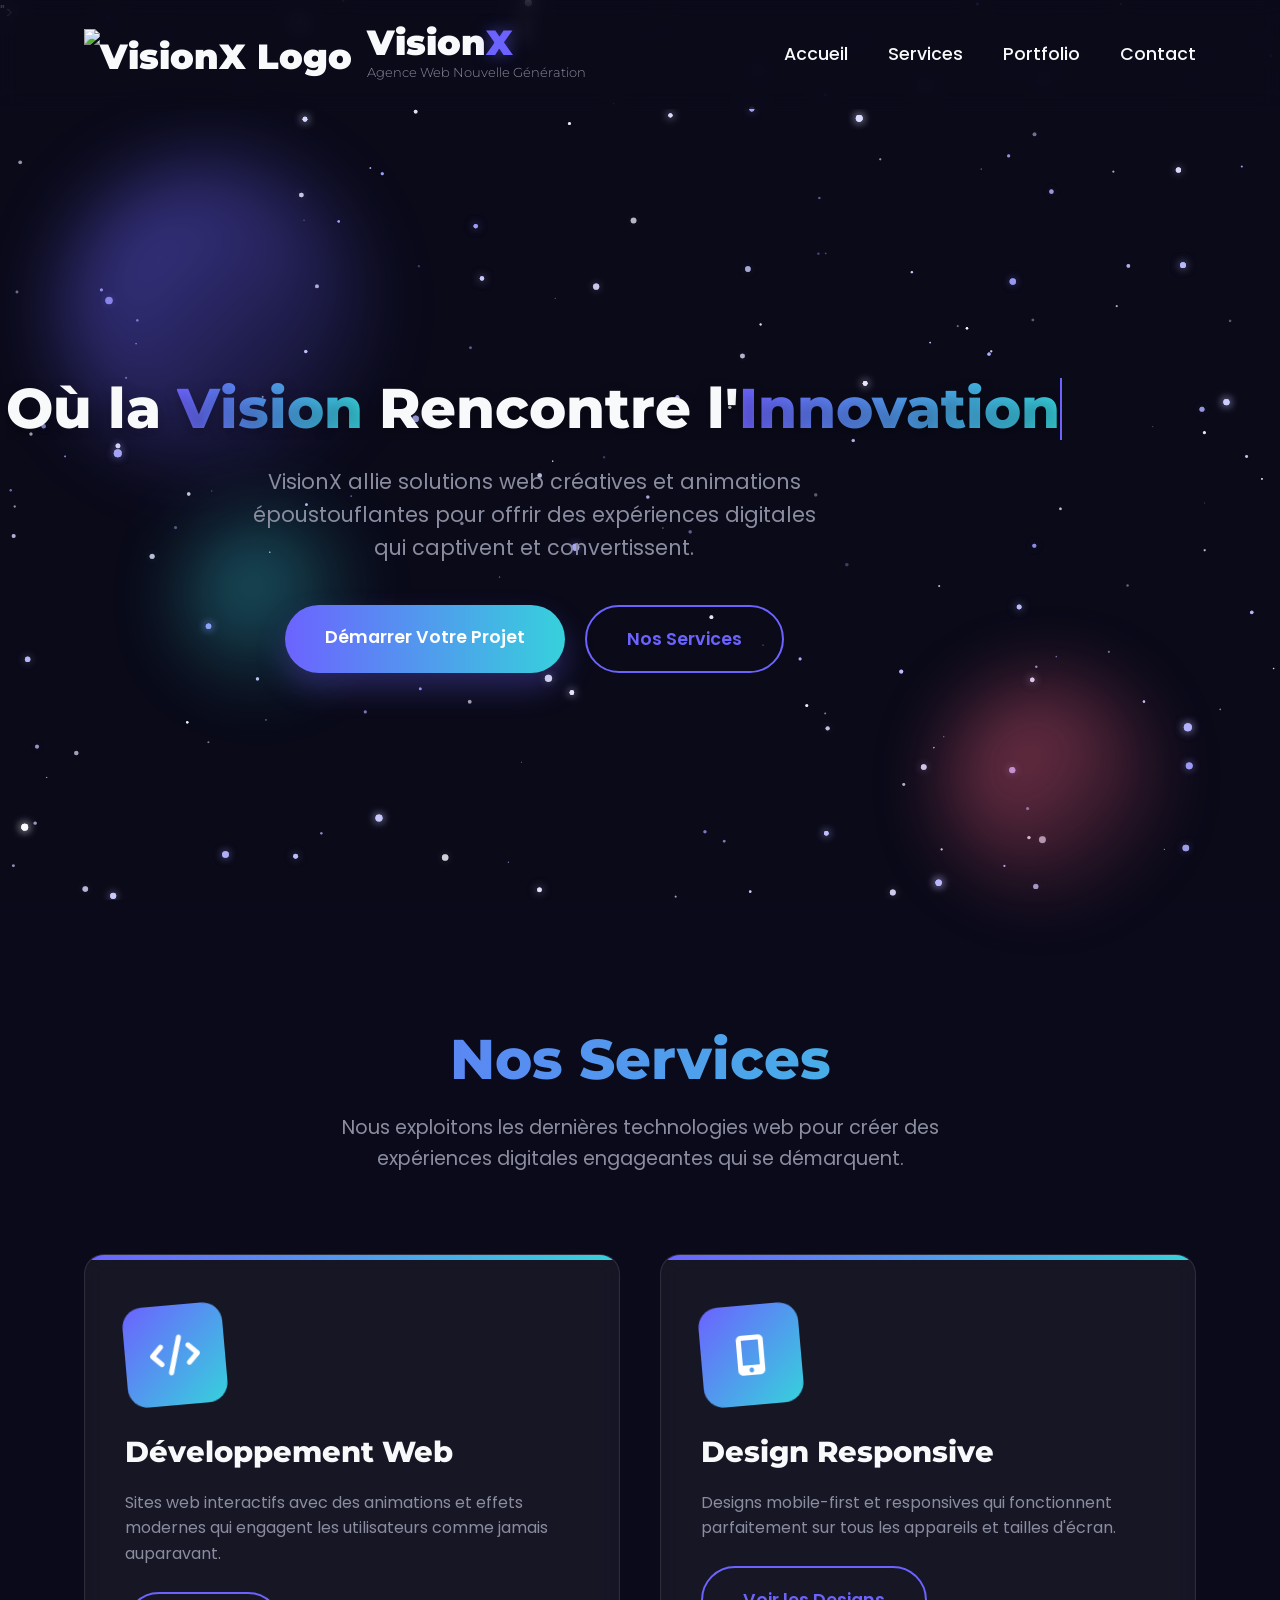
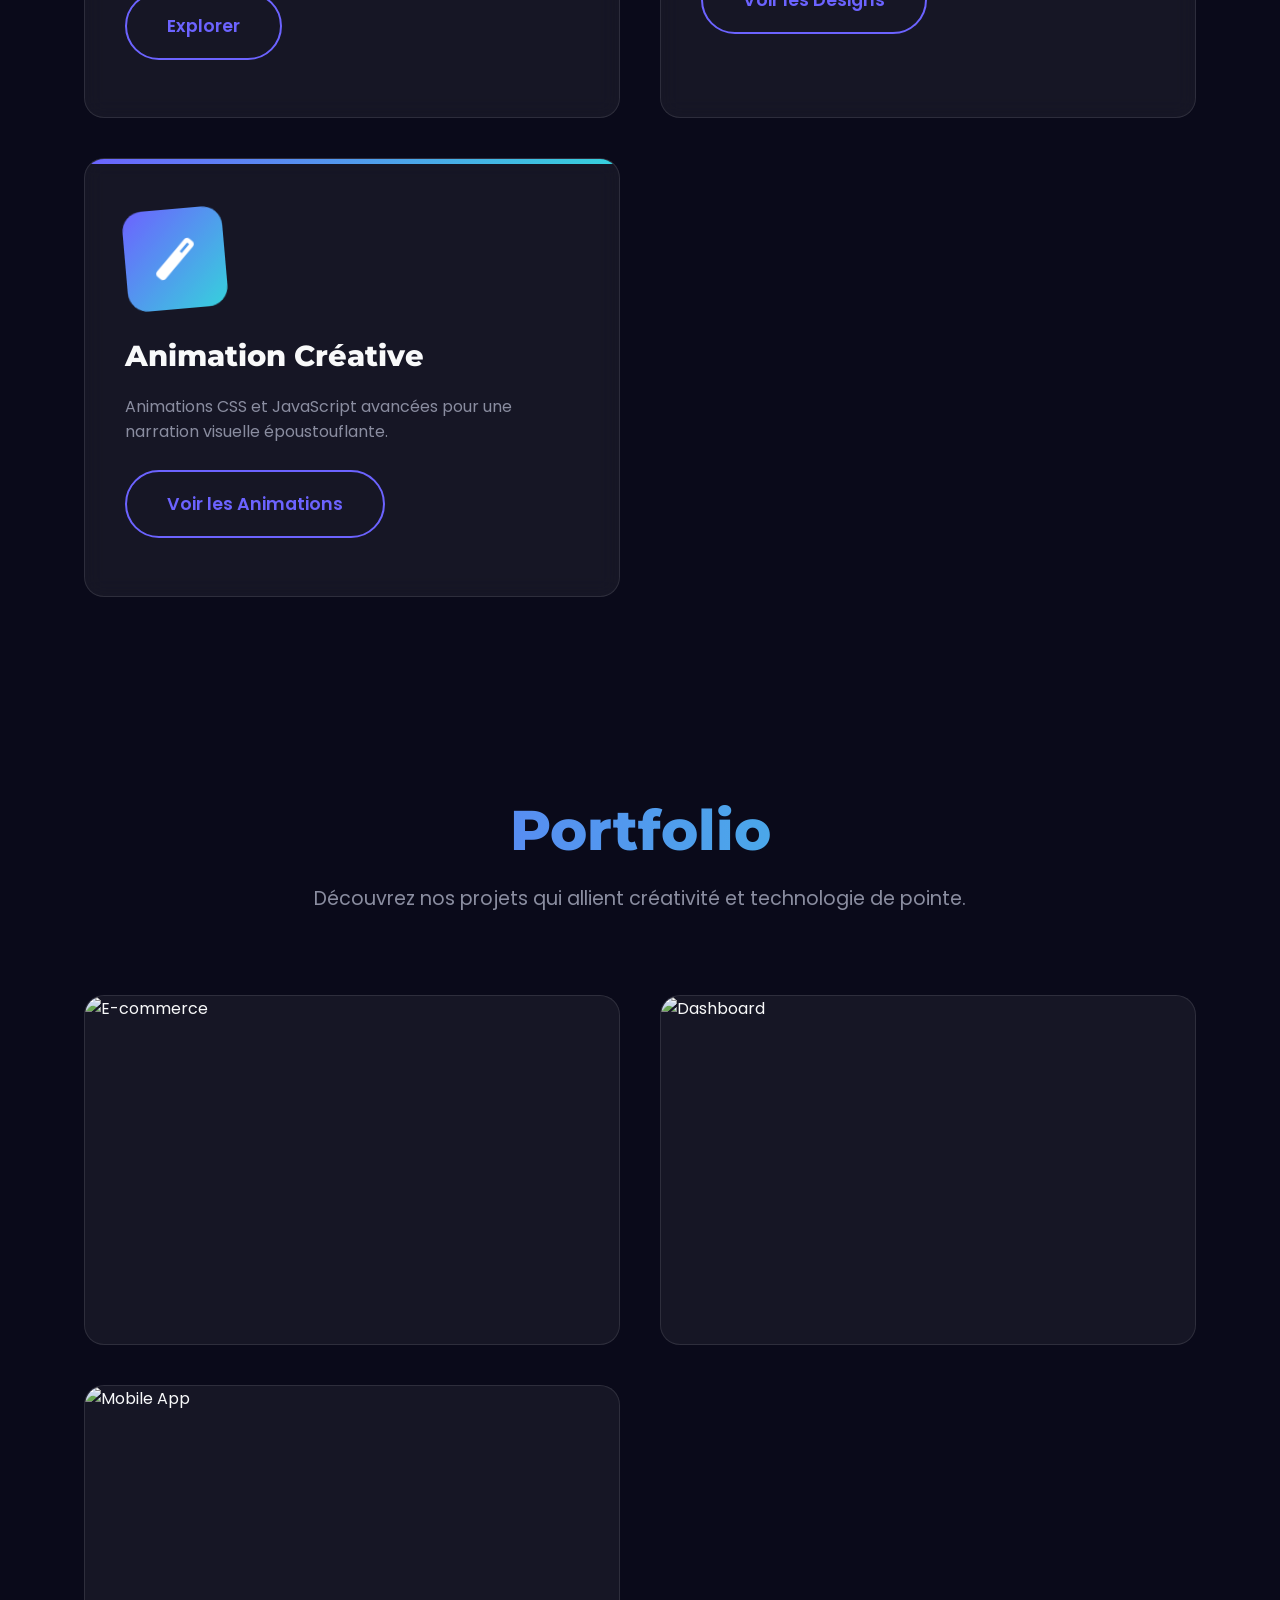
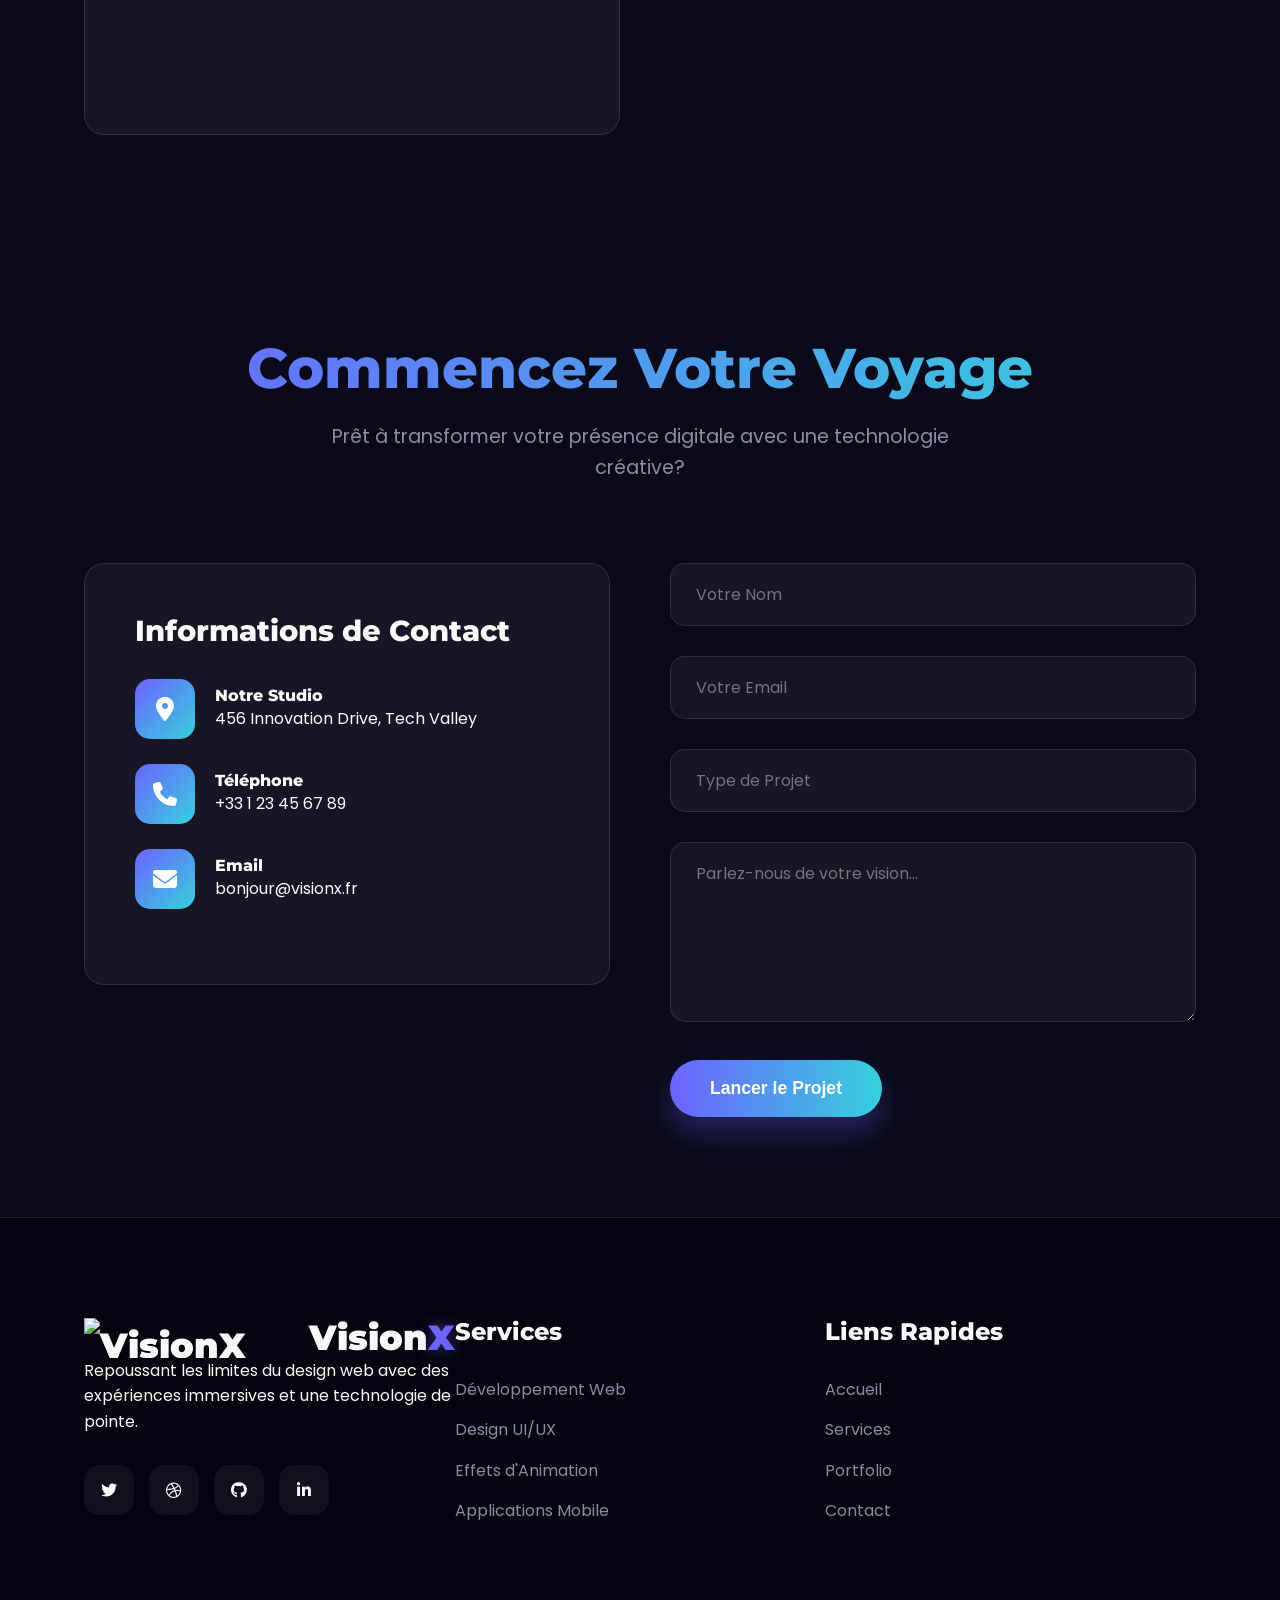
==== index.html @ 2b8e0475 "visionX" ====
<!DOCTYPE html>
<html lang="fr">
<head>
    <meta charset="UTF-8">
    <meta name="viewport" content="width=device-width, initial-scale=1.0">
    <title>VisionX | Agence Web Nouvelle Génération</title>
    
    <!-- Logo comme favicon (vous pouvez le remplacer par votre logo) -->
    <link rel="icon" href="data:image/svg+xml,<svg xmlns=%22http://www.w3.org/2000/svg%22 viewBox=%220 0 100 100%22><text y=%22.9em%22 font-size=%2290%22"> <img src="visionx1.png" alt="VisionX Logo" style="display:none;"></text></svg>">
    <link rel="stylesheet" href="https://cdnjs.cloudflare.com/ajax/libs/font-awesome/6.4.0/css/all.min.css">
    <link href="https://fonts.googleapis.com/css2?family=Poppins:wght@300;400;500;600;700&family=Montserrat:wght@800;900&display=swap" rel="stylesheet">
    <style>
        :root {
            --primary: #6c63ff;
            --primary-dark: #5a52d3;
            --secondary: #ff6584;
            --tertiary: #36d1dc;
            --dark: #0a0a1a;
            --light: #f8f9fa;
            --gray: #8a8da0;
            --transition: all 0.4s cubic-bezier(0.175, 0.885, 0.32, 1.275);
        }
        
        * {
            margin: 0;
            padding: 0;
            box-sizing: border-box;
        }
        
        html {
            scroll-behavior: smooth;
        }
        
        body {
            font-family: 'Poppins', sans-serif;
            line-height: 1.6;
            color: var(--light);
            background-color: var(--dark);
            overflow-x: hidden;
        }
        
        h1, h2, h3, h4 {
            font-family: 'Montserrat', sans-serif;
            font-weight: 800;
            line-height: 1.2;
        }
        
        .container {
            width: 90%;
            max-width: 1200px;
            margin: 0 auto;
            padding: 0 20px;
        }
        
        section {
            padding: 100px 0;
            position: relative;
        }
        
        /* Particle Canvas */
        #particleCanvas {
            position: fixed;
            top: 0;
            left: 0;
            width: 100%;
            height: 100%;
            z-index: -1;
        }
        
        /* Header & Navigation */
        header {
            position: fixed;
            top: 0;
            left: 0;
            width: 100%;
            z-index: 1000;
            padding: 25px 0;
            transition: var(--transition);
            background-color: rgba(10, 10, 26, 0.7);
            backdrop-filter: blur(10px);
        }
        
        header.scrolled {
            padding: 15px 0;
            background-color: rgba(10, 10, 26, 0.95);
            box-shadow: 0 5px 30px rgba(0, 0, 0, 0.2);
        }
        
        .navbar {
            display: flex;
            justify-content: space-between;
            align-items: center;
        }
        
        /* Mise à jour du logo pour utiliser votre image */
        .logo {
            font-family: 'Montserrat', sans-serif;
            font-weight: 900;
            font-size: 2.2rem;
            color: var(--light);
            text-decoration: none;
            display: flex;
            align-items: center;
            position: relative;
            z-index: 1001;
        }
        
        .logo-container {
            display: flex;
            align-items: center;
        }
        
        /* Conteneur pour votre logo sans fond */
        .logo-img {
            height: 50px;
            width: auto;
            margin-right: 15px;
            transition: var(--transition);
        }
        
        .logo:hover .logo-img {
            transform: scale(1.05);
        }
        
        /* Style de secours si votre logo ne charge pas */
        .logo-text {
            display: flex;
            flex-direction: column;
        }
        
        .logo-main {
            font-size: 2.2rem;
            line-height: 1;
        }
        
        .logo-tagline {
            font-size: 0.8rem;
            font-weight: 300;
            color: var(--gray);
            margin-top: 3px;
        }
        
        .logo span {
            color: var(--primary);
            text-shadow: 0 0 15px rgba(108, 99, 255, 0.5);
        }
        
        .nav-links {
            display: flex;
            list-style: none;
        }
        
        .nav-links li {
            margin-left: 40px;
        }
        
        .nav-links a {
            color: var(--light);
            text-decoration: none;
            font-weight: 500;
            font-size: 1.1rem;
            transition: var(--transition);
            position: relative;
            padding: 5px 0;
        }
        
        .nav-links a:hover {
            color: var(--primary);
        }
        
        .nav-links a::after {
            content: '';
            position: absolute;
            bottom: 0;
            left: 0;
            width: 0;
            height: 2px;
            background: linear-gradient(to right, var(--primary), var(--tertiary));
            transition: var(--transition);
        }
        
        .nav-links a:hover::after {
            width: 100%;
        }
        
        .menu-toggle {
            display: none;
            font-size: 1.5rem;
            cursor: pointer;
            color: var(--light);
            z-index: 1001;
        }
        
        /* Hero Section - Centered */
        .hero {
            padding-top: 200px;
            position: relative;
            min-height: 100vh;
            display: flex;
            align-items: center;
            justify-content: center;
            text-align: center;
        }
        
        .hero-content {
            max-width: 900px;
            position: relative;
            z-index: 10;
            display: flex;
            flex-direction: column;
            align-items: center;
            justify-content: center;
            width: 100%;
        }
        
        .hero-text {
            display: flex;
            flex-direction: column;
            align-items: center;
            justify-content: center;
            width: 100%;
        }
        
        .hero-text h1 {
            font-size: 3.5rem;
            margin-bottom: 25px;
            color: var(--light);
            line-height: 1.1;
            text-shadow: 0 5px 15px rgba(0, 0, 0, 0.3);
        }
        
        .hero-text h1 span {
            background: linear-gradient(90deg, var(--primary), var(--tertiary));
            -webkit-background-clip: text;
            background-clip: text;
            color: transparent;
            display: inline-block;
            position: relative;
        }
        
        .hero-text p {
            font-size: 1.3rem;
            color: var(--gray);
            margin-bottom: 40px;
            max-width: 600px;
            text-align: center;
        }
        
        .hero-buttons {
            display: flex;
            gap: 20px;
            justify-content: center;
            flex-wrap: wrap;
        }
        
        .floating-shapes {
            position: absolute;
            width: 100%;
            height: 100%;
            z-index: 1;
        }
        
        .floating-shape {
            position: absolute;
            border-radius: 50%;
            filter: blur(40px);
            opacity: 0.6;
            animation: float 8s ease-in-out infinite;
        }
        
        .shape-1 {
            width: 300px;
            height: 300px;
            top: 10%;
            left: 5%;
            background: linear-gradient(135deg, var(--primary), transparent);
            animation-delay: 0s;
        }
        
        .shape-2 {
            width: 200px;
            height: 200px;
            bottom: 10%;
            right: 10%;
            background: linear-gradient(135deg, var(--secondary), transparent);
            animation-delay: 2s;
        }
        
        .shape-3 {
            width: 150px;
            height: 150px;
            top: 50%;
            left: 15%;
            background: linear-gradient(135deg, var(--tertiary), transparent);
            animation-delay: 4s;
        }
        
        .btn {
            display: inline-block;
            padding: 18px 40px;
            background: linear-gradient(90deg, var(--primary), var(--tertiary));
            color: white;
            border-radius: 50px;
            text-decoration: none;
            font-weight: 600;
            font-size: 1.1rem;
            transition: var(--transition);
            border: none;
            cursor: pointer;
            box-shadow: 0 15px 30px rgba(108, 99, 255, 0.3);
            position: relative;
            overflow: hidden;
            z-index: 1;
        }
        
        .btn::before {
            content: '';
            position: absolute;
            top: 0;
            left: -100%;
            width: 100%;
            height: 100%;
            background: linear-gradient(90deg, var(--tertiary), var(--primary));
            transition: var(--transition);
            z-index: -1;
        }
        
        .btn:hover::before {
            left: 0;
        }
        
        .btn:hover {
            transform: translateY(-5px);
            box-shadow: 0 20px 40px rgba(108, 99, 255, 0.4);
        }
        
        .btn-secondary {
            background: transparent;
            border: 2px solid var(--primary);
            color: var(--primary);
            box-shadow: none;
        }
        
        .btn-secondary::before {
            background: linear-gradient(90deg, var(--primary), var(--tertiary));
        }
        
        .btn-secondary:hover {
            color: white;
        }
        
        /* Services Section */
        .services {
            position: relative;
            z-index: 10;
        }
        
        .section-title {
            text-align: center;
            margin-bottom: 80px;
        }
        
        .section-title h2 {
            font-size: 3.5rem;
            color: var(--light);
            margin-bottom: 20px;
            background: linear-gradient(90deg, var(--primary), var(--tertiary));
            -webkit-background-clip: text;
            background-clip: text;
            color: transparent;
        }
        
        .section-title p {
            color: var(--gray);
            max-width: 700px;
            margin: 0 auto;
            font-size: 1.2rem;
        }
        
        .services-grid {
            display: grid;
            grid-template-columns: repeat(auto-fit, minmax(350px, 1fr));
            gap: 40px;
        }
        
        .service-card {
            background: rgba(255, 255, 255, 0.05);
            border-radius: 20px;
            padding: 50px 40px;
            backdrop-filter: blur(10px);
            border: 1px solid rgba(255, 255, 255, 0.1);
            transition: var(--transition);
            position: relative;
            overflow: hidden;
            z-index: 1;
        }
        
        .service-card:hover {
            transform: translateY(-20px);
            background: rgba(255, 255, 255, 0.08);
            border-color: var(--primary);
            box-shadow: 0 20px 40px rgba(0, 0, 0, 0.3);
        }
        
        .service-card::before {
            content: '';
            position: absolute;
            top: 0;
            left: 0;
            width: 100%;
            height: 5px;
            background: linear-gradient(to right, var(--primary), var(--tertiary));
            z-index: 2;
        }
        
        .service-icon {
            width: 100px;
            height: 100px;
            background: linear-gradient(135deg, var(--primary), var(--tertiary));
            border-radius: 20px;
            display: flex;
            align-items: center;
            justify-content: center;
            margin-bottom: 30px;
            color: white;
            font-size: 2.5rem;
            transform: rotate(-5deg);
            transition: var(--transition);
        }
        
        .service-card:hover .service-icon {
            transform: rotate(0deg) scale(1.1);
        }
        
        .service-card h3 {
            font-size: 1.8rem;
            margin-bottom: 20px;
            color: var(--light);
        }
        
        .service-card p {
            color: var(--gray);
            margin-bottom: 25px;
        }
        
        /* Portfolio Section */
        .portfolio {
            position: relative;
            z-index: 10;
        }
        
        .portfolio-grid {
            display: grid;
            grid-template-columns: repeat(auto-fill, minmax(400px, 1fr));
            gap: 40px;
        }
        
        .portfolio-item {
            border-radius: 20px;
            overflow: hidden;
            position: relative;
            height: 350px;
            background: rgba(255, 255, 255, 0.05);
            border: 1px solid rgba(255, 255, 255, 0.1);
            transition: var(--transition);
        }
        
        .portfolio-item:hover {
            transform: translateY(-15px);
            border-color: var(--primary);
            box-shadow: 0 25px 50px rgba(0, 0, 0, 0.4);
        }
        
        .portfolio-img {
            width: 100%;
            height: 100%;
            object-fit: cover;
            transition: var(--transition);
            filter: grayscale(0.3);
        }
        
        .portfolio-item:hover .portfolio-img {
            filter: grayscale(0);
            transform: scale(1.05);
        }
        
        .portfolio-overlay {
            position: absolute;
            bottom: 0;
            left: 0;
            width: 100%;
            padding: 40px;
            background: linear-gradient(to top, rgba(10, 10, 26, 0.95), transparent);
            color: white;
            transform: translateY(20px);
            opacity: 0;
            transition: var(--transition);
        }
        
        .portfolio-item:hover .portfolio-overlay {
            transform: translateY(0);
            opacity: 1;
        }
        
        /* Contact Section */
        .contact {
            position: relative;
            z-index: 10;
        }
        
        .contact-content {
            display: flex;
            flex-wrap: wrap;
            gap: 60px;
        }
        
        .contact-info {
            flex: 1;
            min-width: 350px;
        }
        
        .contact-form {
            flex: 1;
            min-width: 350px;
        }
        
        .contact-card {
            background: rgba(255, 255, 255, 0.05);
            border-radius: 20px;
            padding: 50px;
            margin-bottom: 30px;
            backdrop-filter: blur(10px);
            border: 1px solid rgba(255, 255, 255, 0.1);
        }
        
        .contact-card h3 {
            font-size: 1.8rem;
            margin-bottom: 30px;
            color: var(--light);
        }
        
        .contact-detail {
            display: flex;
            align-items: center;
            margin-bottom: 25px;
        }
        
        .contact-detail i {
            width: 60px;
            height: 60px;
            background: linear-gradient(135deg, var(--primary), var(--tertiary));
            color: white;
            border-radius: 15px;
            display: flex;
            align-items: center;
            justify-content: center;
            margin-right: 20px;
            font-size: 1.5rem;
        }
        
        .form-group {
            margin-bottom: 30px;
        }
        
        .form-control {
            width: 100%;
            padding: 18px 25px;
            background: rgba(255, 255, 255, 0.05);
            border: 1px solid rgba(255, 255, 255, 0.1);
            border-radius: 15px;
            font-family: 'Poppins', sans-serif;
            font-size: 1rem;
            transition: var(--transition);
            color: var(--light);
        }
        
        .form-control:focus {
            outline: none;
            border-color: var(--primary);
            box-shadow: 0 0 20px rgba(108, 99, 255, 0.2);
        }
        
        textarea.form-control {
            min-height: 180px;
            resize: vertical;
        }
        
        /* Footer */
        footer {
            background: rgba(5, 5, 15, 0.95);
            padding: 100px 0 40px;
            position: relative;
            z-index: 10;
            border-top: 1px solid rgba(255, 255, 255, 0.1);
        }
        
        .footer-content {
            display: flex;
            flex-wrap: wrap;
            justify-content: space-between;
            margin-bottom: 60px;
        }
        
        .footer-col {
            flex: 1;
            min-width: 250px;
            margin-bottom: 40px;
        }
        
        .footer-col h3 {
            font-size: 1.5rem;
            margin-bottom: 30px;
            color: var(--light);
        }
        
        .footer-links {
            list-style: none;
        }
        
        .footer-links li {
            margin-bottom: 15px;
        }
        
        .footer-links a {
            color: var(--gray);
            text-decoration: none;
            transition: var(--transition);
        }
        
        .footer-links a:hover {
            color: var(--primary);
            padding-left: 10px;
        }
        
        .social-links {
            display: flex;
            margin-top: 30px;
        }
        
        .social-links a {
            width: 50px;
            height: 50px;
            background: rgba(255, 255, 255, 0.05);
            border-radius: 15px;
            display: flex;
            align-items: center;
            justify-content: center;
            margin-right: 15px;
            color: var(--light);
            text-decoration: none;
            transition: var(--transition);
        }
        
        .social-links a:hover {
            background: linear-gradient(135deg, var(--primary), var(--tertiary));
            transform: translateY(-5px);
        }
        
        .copyright {
            text-align: center;
            padding-top: 40px;
            border-top: 1px solid rgba(255, 255, 255, 0.1);
            color: var(--gray);
            font-size: 0.9rem;
        }
        
        /* Animation Classes */
        .animate-on-scroll {
            opacity: 0;
            transform: translateY(30px);
            transition: opacity 0.8s cubic-bezier(0.4, 0, 0.2, 1), 
                        transform 0.8s cubic-bezier(0.4, 0, 0.2, 1);
        }
        
        .animate-on-scroll.animated {
            opacity: 1;
            transform: translateY(0);
        }
        
        /* Staggered animations */
        .animate-on-scroll:nth-child(2) { transition-delay: 0.1s; }
        .animate-on-scroll:nth-child(3) { transition-delay: 0.2s; }
        .animate-on-scroll:nth-child(4) { transition-delay: 0.3s; }
        .animate-on-scroll:nth-child(5) { transition-delay: 0.4s; }
        
        /* Typewriter effect for hero */
        .typewriter {
            overflow: hidden;
            border-right: 2px solid var(--primary);
            white-space: nowrap;
            animation: typing 3.5s steps(40, end), blink-caret 0.75s step-end infinite;
        }
        
        @keyframes typing {
            from { width: 0 }
            to { width: 100% }
        }
        
        @keyframes blink-caret {
            from, to { border-color: transparent }
            50% { border-color: var(--primary) }
        }
        
        /* Floating animation */
        @keyframes float {
            0%, 100% {
                transform: translateY(0) rotate(0deg);
            }
            50% {
                transform: translateY(-30px) rotate(10deg);
            }
        }
        
        /* Fade-in-left animation */
        .fade-in-left {
            animation: fadeInLeft 1s ease-out;
        }
        
        @keyframes fadeInLeft {
            from {
                opacity: 0;
                transform: translateX(-50px);
            }
            to {
                opacity: 1;
                transform: translateX(0);
            }
        }
        
        /* Fade-in-right animation */
        .fade-in-right {
            animation: fadeInRight 1s ease-out;
        }
        
        @keyframes fadeInRight {
            from {
                opacity: 0;
                transform: translateX(50px);
            }
            to {
                opacity: 1;
                transform: translateX(0);
            }
        }
        
        /* Scale-in animation */
        .scale-in {
            animation: scaleIn 0.8s cubic-bezier(0.175, 0.885, 0.32, 1.275);
        }
        
        @keyframes scaleIn {
            from {
                opacity: 0;
                transform: scale(0.8);
            }
            to {
                opacity: 1;
                transform: scale(1);
            }
        }
        
        /* Pulse animation for logo */
        @keyframes pulse {
            from {
                opacity: 0.3;
                transform: scale(0.9);
            }
            to {
                opacity: 0.6;
                transform: scale(1.1);
            }
        }
        
        /* Responsive Styles */
        @media (max-width: 1200px) {
            .hero-text h1 {
                font-size: 3.8rem;
            }
        }
        
        @media (max-width: 992px) {
            .hero {
                padding-top: 150px;
            }
            
            .hero-text h1 {
                font-size: 3.2rem;
            }
            
            .hero-buttons {
                flex-direction: column;
                align-items: center;
                gap: 15px;
            }
            
            .btn-secondary {
                margin-left: 0;
                margin-top: 0;
            }
        }
        
        @media (max-width: 768px) {
            .menu-toggle {
                display: block;
            }
            
            .nav-links {
                position: fixed;
                top: 0;
                left: 0;
                width: 100%;
                height: 100vh;
                background: rgba(10, 10, 26, 0.98);
                flex-direction: column;
                align-items: center;
                justify-content: center;
                transform: translateX(-100%);
                opacity: 0;
                transition: var(--transition);
                z-index: 999;
                backdrop-filter: blur(10px);
            }
            
            .nav-links.active {
                transform: translateX(0);
                opacity: 1;
            }
            
            .nav-links li {
                margin: 20px 0;
            }
            
            .nav-links a {
                font-size: 1.5rem;
            }
            
            .hero-text h1 {
                font-size: 2.8rem;
            }
            
            .section-title h2 {
                font-size: 2.8rem;
            }
            
            .services-grid,
            .portfolio-grid {
                grid-template-columns: 1fr;
            }
        }
        
        @media (max-width: 576px) {
            .hero-text h1 {
                font-size: 2.3rem;
            }
            
            .hero-text p {
                font-size: 1.1rem;
            }
            
            .logo-main {
                font-size: 1.8rem;
            }
            
            .logo-img {
                height: 40px;
            }
            
            .btn {
                padding: 15px 30px;
                font-size: 1rem;
            }
            
            .section-title h2 {
                font-size: 2.2rem;
            }
            
            .service-card,
            .contact-card {
                padding: 30px;
            }
        }
    </style>
</head>
<body>
    <!-- Particle Background Canvas -->
    <canvas id="particleCanvas"></canvas>
    
    <!-- Header & Navigation -->
    <header id="header">
        <div class="container">
            <nav class="navbar">
                <a href="#home" class="logo">
                    <div class="logo-container">
                        <!-- Remplacez "logo.png" par le chemin vers votre logo sans fond -->
                        <img src="logo.png" alt="VisionX Logo" class="logo-img">
                        <div class="logo-text">
                            <div class="logo-main">Vision<span>X</span></div>
                            <div class="logo-tagline">Agence Web Nouvelle Génération</div>
                        </div>
                    </div>
                </a>
                
                <div class="menu-toggle" id="menuToggle">
                    <i class="fas fa-bars"></i>
                </div>
                
                <ul class="nav-links" id="navLinks">
                    <li><a href="#home">Accueil</a></li>
                    <li><a href="#services">Services</a></li>
                    <li><a href="#portfolio">Portfolio</a></li>
                    <li><a href="#contact">Contact</a></li>
                </ul>
            </nav>
        </div>
    </header>

    <!-- Hero Section -->
    <section class="hero" id="home">
        <div class="container">
            <div class="hero-content">
                <div class="hero-text">
                    <h1 class="typewriter animate-on-scroll">Où la <span>Vision</span> Rencontre l'<span>Innovation</span></h1>
                    <p class="animate-on-scroll" style="animation-delay: 0.3s;">VisionX allie solutions web créatives et animations époustouflantes pour offrir des expériences digitales qui captivent et convertissent.</p>
                    <div class="hero-buttons animate-on-scroll" style="animation-delay: 0.6s;">
                        <a href="#contact" class="btn">Démarrer Votre Projet</a>
                        <a href="#services" class="btn btn-secondary">Nos Services</a>
                    </div>
                </div>
            </div>
        </div>
        
        <!-- Floating Shapes -->
        <div class="floating-shapes">
            <div class="floating-shape shape-1"></div>
            <div class="floating-shape shape-2"></div>
            <div class="floating-shape shape-3"></div>
        </div>
    </section>

    <!-- Services Section -->
    <section class="services" id="services">
        <div class="container">
            <div class="section-title">
                <h2 class="animate-on-scroll">Nos Services</h2>
                <p class="animate-on-scroll" style="animation-delay: 0.2s;">Nous exploitons les dernières technologies web pour créer des expériences digitales engageantes qui se démarquent.</p>
            </div>
            
            <div class="services-grid">
                <div class="service-card animate-on-scroll">
                    <div class="service-icon">
                        <i class="fas fa-code"></i>
                    </div>
                    <h3>Développement Web</h3>
                    <p>Sites web interactifs avec des animations et effets modernes qui engagent les utilisateurs comme jamais auparavant.</p>
                    <a href="#" class="btn btn-secondary">Explorer</a>
                </div>
                
                <div class="service-card animate-on-scroll" style="animation-delay: 0.2s;">
                    <div class="service-icon">
                        <i class="fas fa-mobile-alt"></i>
                    </div>
                    <h3>Design Responsive</h3>
                    <p>Designs mobile-first et responsives qui fonctionnent parfaitement sur tous les appareils et tailles d'écran.</p>
                    <a href="#" class="btn btn-secondary">Voir les Designs</a>
                </div>
                
                <div class="service-card animate-on-scroll" style="animation-delay: 0.4s;">
                    <div class="service-icon">
                        <i class="fas fa-magic"></i>
                    </div>
                    <h3>Animation Créative</h3>
                    <p>Animations CSS et JavaScript avancées pour une narration visuelle époustouflante.</p>
                    <a href="#" class="btn btn-secondary">Voir les Animations</a>
                </div>
            </div>
        </div>
    </section>

    <!-- Portfolio Section -->
    <section class="portfolio" id="portfolio">
        <div class="container">
            <div class="section-title">
                <h2 class="animate-on-scroll">Portfolio</h2>
                <p class="animate-on-scroll" style="animation-delay: 0.2s;">Découvrez nos projets qui allient créativité et technologie de pointe.</p>
            </div>
            
            <div class="portfolio-grid">
                <div class="portfolio-item animate-on-scroll">
                    <img src="https://images.unsplash.com/photo-1633356122544-f134324a6cee?ixlib=rb-4.0.3&auto=format&fit=crop&w=800&q=80" alt="E-commerce" class="portfolio-img">
                    <div class="portfolio-overlay">
                        <h3>Plateforme E-commerce</h3>
                        <p>Expérience d'achat en ligne moderne avec animations fluides</p>
                    </div>
                </div>
                
                <div class="portfolio-item animate-on-scroll" style="animation-delay: 0.2s;">
                    <img src="https://images.unsplash.com/photo-1558618666-fcd25c85cd64?ixlib=rb-4.0.3&auto=format&fit=crop&w=800&q=80" alt="Dashboard" class="portfolio-img">
                    <div class="portfolio-overlay">
                        <h3>Tableau de Bord Analytics</h3>
                        <p>Visualisation de données interactive avec graphiques animés</p>
                    </div>
                </div>
                
                <div class="portfolio-item animate-on-scroll" style="animation-delay: 0.4s;">
                    <img src="https://images.unsplash.com/photo-1555949963-aa79dcee981c?ixlib=rb-4.0.3&auto=format&fit=crop&w=800&q=80" alt="Mobile App" class="portfolio-img">
                    <div class="portfolio-overlay">
                        <h3>Application Mobile</h3>
                        <p>Transitions UI fluides et expérience utilisateur engageante</p>
                    </div>
                </div>
            </div>
        </div>
    </section>

    <!-- Contact Section -->
    <section class="contact" id="contact">
        <div class="container">
            <div class="section-title">
                <h2 class="animate-on-scroll">Commencez Votre Voyage</h2>
                <p class="animate-on-scroll" style="animation-delay: 0.2s;">Prêt à transformer votre présence digitale avec une technologie créative?</p>
            </div>
            
            <div class="contact-content">
                <div class="contact-info">
                    <div class="contact-card animate-on-scroll">
                        <h3>Informations de Contact</h3>
                        <div class="contact-detail">
                            <i class="fas fa-map-marker-alt"></i>
                            <div>
                                <h4>Notre Studio</h4>
                                <p>456 Innovation Drive, Tech Valley</p>
                            </div>
                        </div>
                        
                        <div class="contact-detail">
                            <i class="fas fa-phone"></i>
                            <div>
                                <h4>Téléphone</h4>
                                <p>+33 1 23 45 67 89</p>
                            </div>
                        </div>
                        
                        <div class="contact-detail">
                            <i class="fas fa-envelope"></i>
                            <div>
                                <h4>Email</h4>
                                <p>bonjour@visionx.fr</p>
                            </div>
                        </div>
                    </div>
                </div>
                
                <div class="contact-form animate-on-scroll" style="animation-delay: 0.3s;">
                    <form id="contactForm">
                        <div class="form-group">
                            <input type="text" class="form-control" placeholder="Votre Nom" required>
                        </div>
                        
                        <div class="form-group">
                            <input type="email" class="form-control" placeholder="Votre Email" required>
                        </div>
                        
                        <div class="form-group">
                            <input type="text" class="form-control" placeholder="Type de Projet">
                        </div>
                        
                        <div class="form-group">
                            <textarea class="form-control" placeholder="Parlez-nous de votre vision..." required></textarea>
                        </div>
                        
                        <button type="submit" class="btn">Lancer le Projet</button>
                    </form>
                </div>
            </div>
        </div>
    </section>

    <!-- Footer -->
    <footer>
        <div class="container">
            <div class="footer-content">
                <div class="footer-col animate-on-scroll">
                    <a href="#home" class="logo">
                        <div class="logo-container">
                            <!-- Votre logo dans le footer également -->
                            <img src="logo.png" alt="VisionX Logo" class="logo-img" style="height: 40px;">
                            <div class="logo-text">
                                <div class="logo-main">Vision<span>X</span></div>
                            </div>
                        </div>
                    </a>
                    <p>Repoussant les limites du design web avec des expériences immersives et une technologie de pointe.</p>
                    <div class="social-links">
                        <a href="#"><i class="fab fa-twitter"></i></a>
                        <a href="#"><i class="fab fa-dribbble"></i></a>
                        <a href="#"><i class="fab fa-github"></i></a>
                        <a href="#"><i class="fab fa-linkedin-in"></i></a>
                    </div>
                </div>
                
                <div class="footer-col animate-on-scroll" style="animation-delay: 0.1s;">
                    <h3>Services</h3>
                    <ul class="footer-links">
                        <li><a href="#services">Développement Web</a></li>
                        <li><a href="#services">Design UI/UX</a></li>
                        <li><a href="#services">Effets d'Animation</a></li>
                        <li><a href="#services">Applications Mobile</a></li>
                    </ul>
                </div>
                
                <div class="footer-col animate-on-scroll" style="animation-delay: 0.2s;">
                    <h3>Liens Rapides</h3>
                    <ul class="footer-links">
                        <li><a href="#home">Accueil</a></li>
                        <li><a href="#services">Services</a></li>
                        <li><a href="#portfolio">Portfolio</a></li>
                        <li><a href="#contact">Contact</a></li>
                    </ul>
                </div>
            </div>
            
            <div class="copyright animate-on-scroll" style="animation-delay: 0.3s;">
                <p>&copy; 2023 VisionX Agence Web. Tous droits réservés.</p>
            </div>
        </div>
    </footer>

    <script>
        // Particle Background
        function initParticleBackground() {
            const canvas = document.getElementById('particleCanvas');
            const ctx = canvas.getContext('2d');
            
            // Set canvas dimensions
            canvas.width = window.innerWidth;
            canvas.height = window.innerHeight;
            
            // Particle array
            let particles = [];
            const particleCount = 200;
            
            // Particle class
            class Particle {
                constructor() {
                    this.x = Math.random() * canvas.width;
                    this.y = Math.random() * canvas.height;
                    this.size = Math.random() * 3 + 1;
                    this.speedX = Math.random() * 0.5 - 0.25;
                    this.speedY = Math.random() * 0.5 - 0.25;
                    const brightness = Math.floor(Math.random() * 100 + 155);
                    this.color = `rgba(${brightness}, ${brightness}, 255, ${Math.random() * 0.8 + 0.2})`;
                    this.twinkleSpeed = Math.random() * 0.05 + 0.02;
                    this.twinkleOffset = Math.random() * Math.PI * 2;
                    this.originalSize = this.size;
                }
                
                update() {
                    this.x += this.speedX;
                    this.y += this.speedY;
                    
                    // Boundary check with wrap-around
                    if (this.x > canvas.width) this.x = 0;
                    else if (this.x < 0) this.x = canvas.width;
                    
                    if (this.y > canvas.height) this.y = 0;
                    else if (this.y < 0) this.y = canvas.height;
                    
                    // Twinkling effect
                    const time = Date.now() * 0.001;
                    this.size = this.originalSize * (0.7 + 0.3 * Math.sin(time * this.twinkleSpeed + this.twinkleOffset));
                }
                
                draw() {
                    ctx.fillStyle = this.color;
                    ctx.beginPath();
                    ctx.arc(this.x, this.y, this.size, 0, Math.PI * 2);
                    ctx.fill();
                    
                    // Add glow effect for brighter stars
                    if (this.size > 2) {
                        ctx.shadowBlur = 10;
                        ctx.shadowColor = this.color;
                        ctx.fill();
                        ctx.shadowBlur = 0;
                    }
                }
            }
            
            // Create particles
            function initParticles() {
                particles = [];
                for (let i = 0; i < particleCount; i++) {
                    particles.push(new Particle());
                }
            }
            
            // Animation loop
            function animateParticles() {
                // Clear with a dark blue background
                ctx.fillStyle = 'rgba(10, 10, 26, 0.1)';
                ctx.fillRect(0, 0, canvas.width, canvas.height);
                
                for (let particle of particles) {
                    particle.update();
                    particle.draw();
                }
                
                requestAnimationFrame(animateParticles);
            }
            
            // Handle window resize
            window.addEventListener('resize', function() {
                canvas.width = window.innerWidth;
                canvas.height = window.innerHeight;
                initParticles();
            });
            
            // Initialize and start animation
            initParticles();
            animateParticles();
        }
        
        // Scroll Animation Handler
        function initScrollAnimations() {
            const observer = new IntersectionObserver((entries) => {
                entries.forEach(entry => {
                    if (entry.isIntersecting) {
                        entry.target.classList.add('animated');
                        
                        // Add additional animation classes based on element type
                        if (entry.target.classList.contains('section-title')) {
                            setTimeout(() => {
                                entry.target.classList.add('scale-in');
                            }, 300);
                        }
                        
                        if (entry.target.classList.contains('service-card')) {
                            setTimeout(() => {
                                entry.target.classList.add('fade-in-left');
                            }, entry.target.dataset.delay || 0);
                        }
                    }
                });
            }, {
                threshold: 0.1,
                rootMargin: '0px 0px -100px 0px'
            });
            
            // Observe all animate-on-scroll elements
            document.querySelectorAll('.animate-on-scroll').forEach(el => {
                observer.observe(el);
            });
        }
        
        // Mobile Menu Toggle
        const menuToggle = document.getElementById('menuToggle');
        const navLinks = document.getElementById('navLinks');
        
        menuToggle.addEventListener('click', () => {
            navLinks.classList.toggle('active');
            menuToggle.innerHTML = navLinks.classList.contains('active') 
                ? '<i class="fas fa-times"></i>' 
                : '<i class="fas fa-bars"></i>';
        });
        
        // Close menu when clicking on a link
        document.querySelectorAll('.nav-links a').forEach(link => {
            link.addEventListener('click', () => {
                navLinks.classList.remove('active');
                menuToggle.innerHTML = '<i class="fas fa-bars"></i>';
            });
        });
        
        // Header scroll effect
        window.addEventListener('scroll', () => {
            const header = document.getElementById('header');
            if (window.scrollY > 100) {
                header.classList.add('scrolled');
            } else {
                header.classList.remove('scrolled');
            }
            
            // Animate hero text on scroll
            const heroText = document.querySelector('.hero-text h1');
            if (window.scrollY < 100 && heroText) {
                heroText.classList.add('typewriter');
            }
        });
        
        // Form submission
        const contactForm = document.getElementById('contactForm');
        contactForm.addEventListener('submit', (e) => {
            e.preventDefault();
            
            // Create a success animation
            const submitBtn = contactForm.querySelector('.btn');
            const originalText = submitBtn.textContent;
            
            submitBtn.textContent = "Envoi en cours...";
            submitBtn.style.background = "linear-gradient(90deg, #36d1dc, #5a52d3)";
            
            // Animate the form
            contactForm.classList.add('scale-in');
            
            // Simulate API call
            setTimeout(() => {
                submitBtn.textContent = "✓ Envoyé avec succès!";
                submitBtn.style.background = "linear-gradient(90deg, #4CAF50, #2E7D32)";
                
                // Add a little animation to the success message
                submitBtn.classList.add('scale-in');
                
                // Reset form
                contactForm.reset();
                
                // Revert button after delay
                setTimeout(() => {
                    submitBtn.textContent = originalText;
                    submitBtn.style.background = "linear-gradient(90deg, var(--primary), var(--tertiary))";
                    submitBtn.classList.remove('scale-in');
                }, 2000);
            }, 1500);
        });
        
        // Initialize everything when page loads
        window.addEventListener('load', () => {
            initParticleBackground();
            initScrollAnimations();
            
            // Animate hero section immediately
            const heroElements = document.querySelectorAll('.hero .animate-on-scroll');
            heroElements.forEach((el, index) => {
                setTimeout(() => {
                    el.classList.add('animated');
                    if (index === 0) {
                        el.classList.add('fade-in-left');
                    } else {
                        el.classList.add('fade-in-right');
                    }
                }, index * 300);
            });
            
            // Vérifier si le logo est chargé, sinon afficher un fallback
            const logoImgs = document.querySelectorAll('.logo-img');
            logoImgs.forEach(img => {
                img.onerror = function() {
                    // Si le logo ne charge pas, on le remplace par du texte
                    this.style.display = 'none';
                    // Vous pouvez aussi afficher un message dans la console pour debug
                    console.log("Le logo n'a pas pu être chargé. Vérifiez le chemin: " + this.src);
                };
            });
        });
        
        // Add scroll listener for extra effects
        window.addEventListener('scroll', () => {
            const scrollY = window.scrollY;
            const windowHeight = window.innerHeight;
            
            // Animate floating shapes based on scroll
            const shapes = document.querySelectorAll('.floating-shape');
            shapes.forEach((shape, index) => {
                const speed = 0.5 + (index * 0.1);
                const yOffset = Math.sin(scrollY * 0.002 * speed) * 20;
                shape.style.transform = `translateY(${yOffset}px) rotate(${yOffset * 0.5}deg)`;
            });
        });
    </script>
</body>
</html>
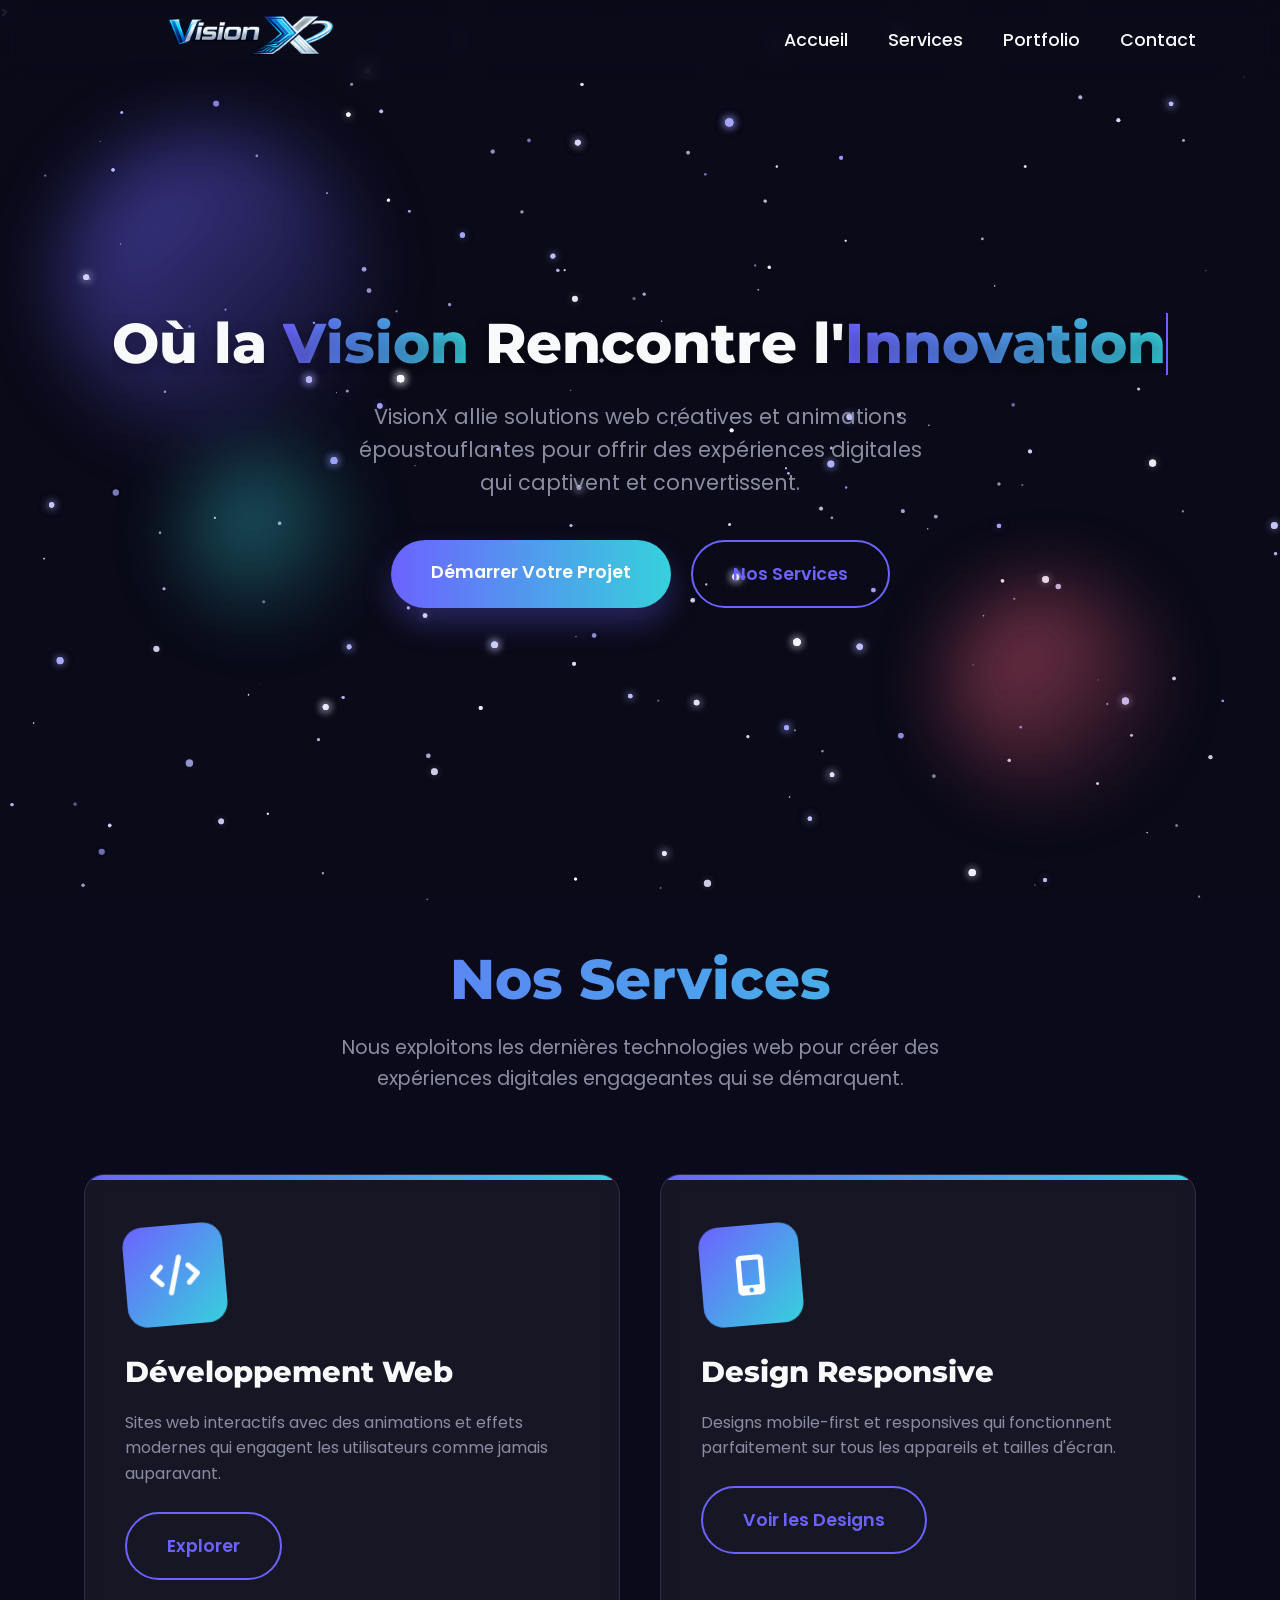
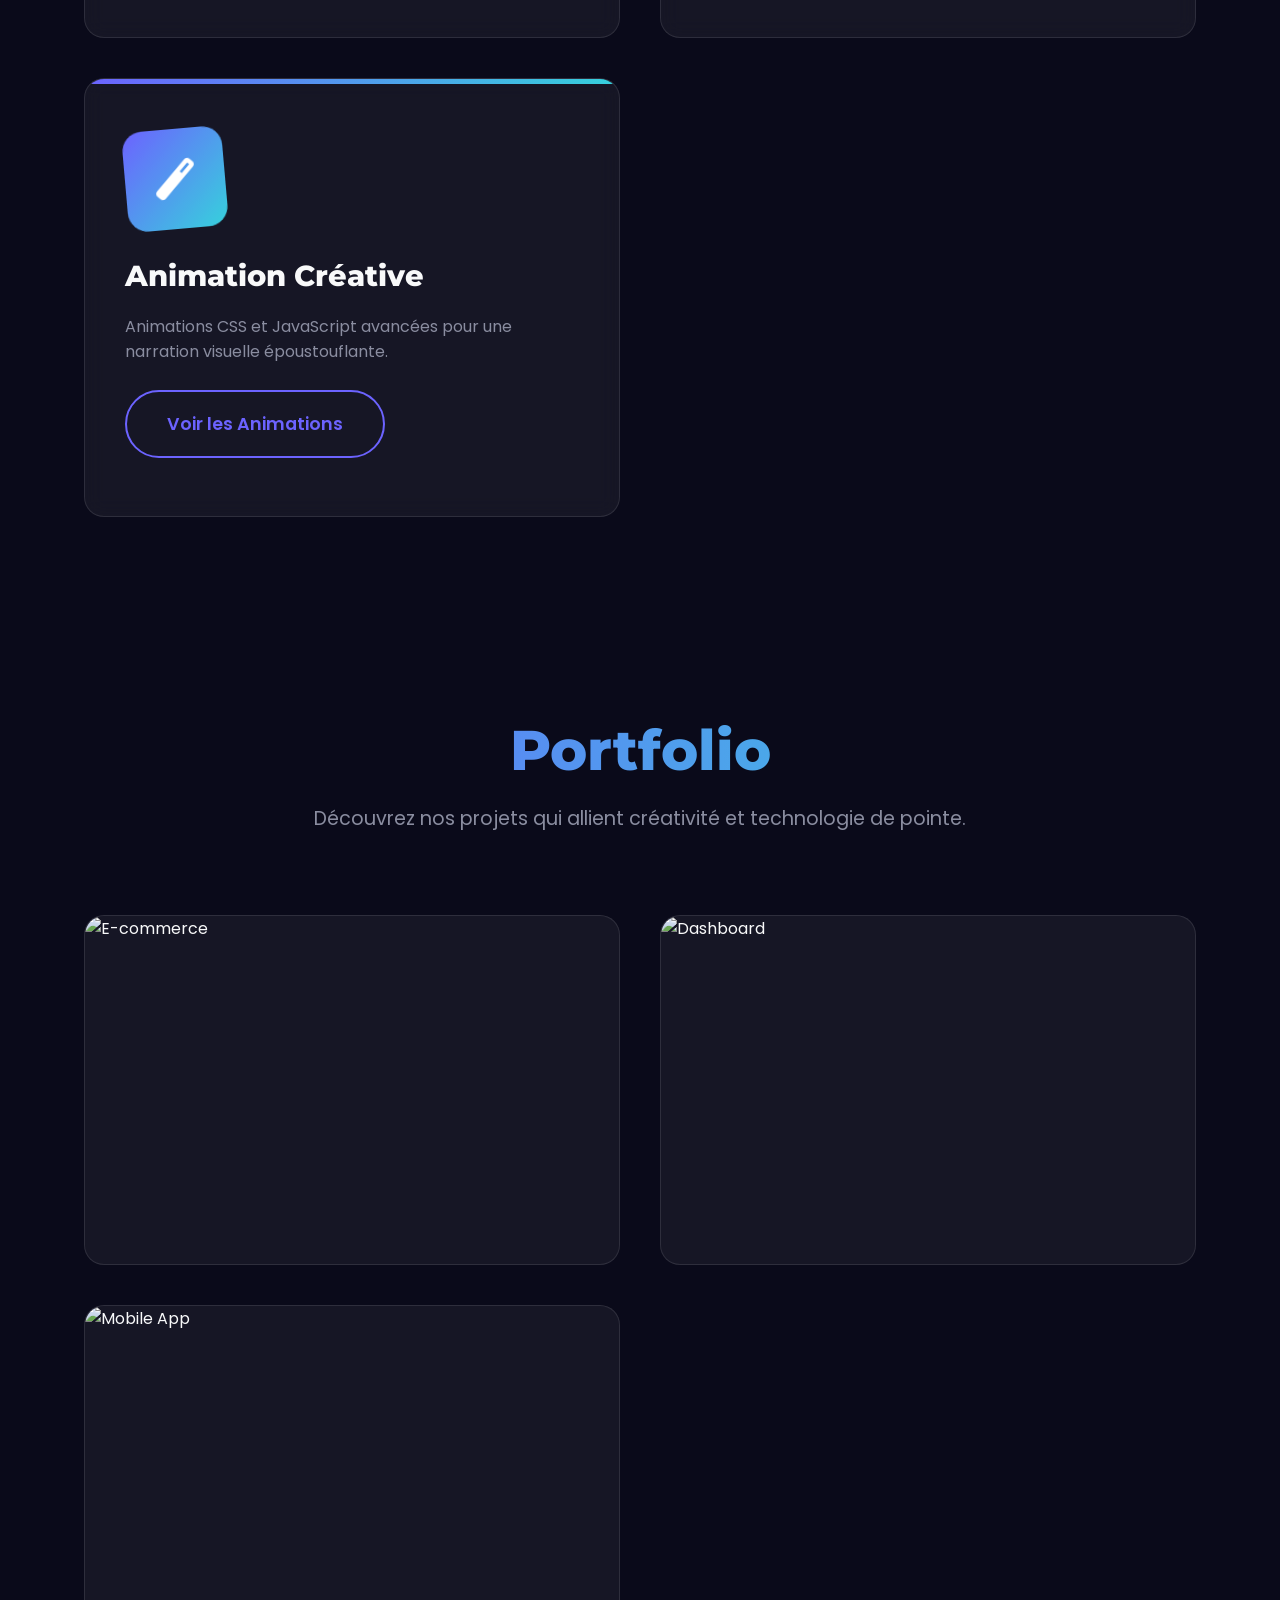
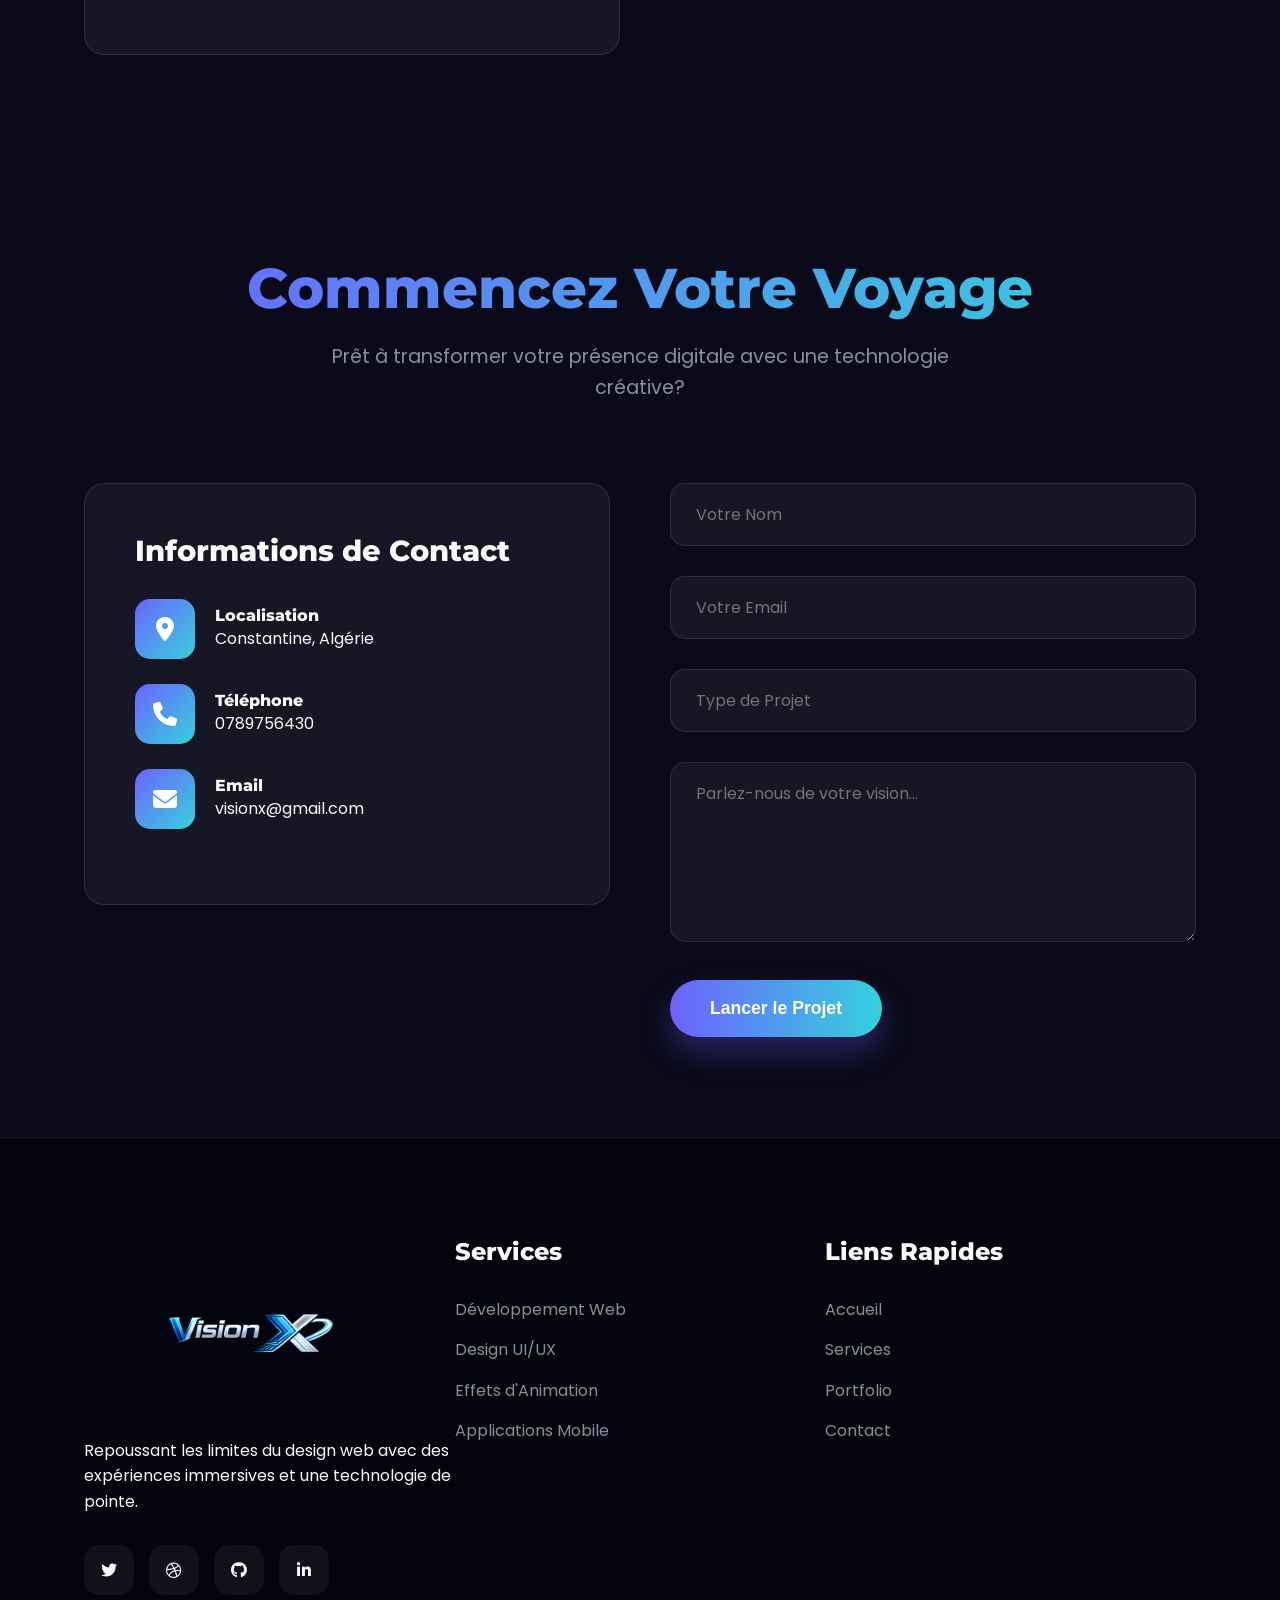
==== commit d4cd75ef: "VisionX" ====
--- a/index.html
+++ b/index.html
@@ -5,8 +5,8 @@
     <meta name="viewport" content="width=device-width, initial-scale=1.0">
     <title>VisionX | Agence Web Nouvelle Génération</title>
     
-    <!-- Logo comme favicon (vous pouvez le remplacer par votre logo) -->
-    <link rel="icon" href="data:image/svg+xml,<svg xmlns=%22http://www.w3.org/2000/svg%22 viewBox=%220 0 100 100%22><text y=%22.9em%22 font-size=%2290%22"> <img src="visionx1.png" alt="VisionX Logo" style="display:none;"></text></svg>">
+    
+    <link rel="icon" >  <img src="visionx1.png" alt="VisionX Logo" style="display:none;">>
     <link rel="stylesheet" href="https://cdnjs.cloudflare.com/ajax/libs/font-awesome/6.4.0/css/all.min.css">
     <link href="https://fonts.googleapis.com/css2?family=Poppins:wght@300;400;500;600;700&family=Montserrat:wght@800;900&display=swap" rel="stylesheet">
     <style>
@@ -19,6 +19,7 @@
             --light: #f8f9fa;
             --gray: #8a8da0;
             --transition: all 0.4s cubic-bezier(0.175, 0.885, 0.32, 1.275);
+            --header-height: 80px;
         }
         
         * {
@@ -74,14 +75,16 @@
             left: 0;
             width: 100%;
             z-index: 1000;
-            padding: 25px 0;
             transition: var(--transition);
             background-color: rgba(10, 10, 26, 0.7);
             backdrop-filter: blur(10px);
+            height: var(--header-height);
+            display: flex;
+            align-items: center;
+            
         }
         
         header.scrolled {
-            padding: 15px 0;
             background-color: rgba(10, 10, 26, 0.95);
             box-shadow: 0 5px 30px rgba(0, 0, 0, 0.2);
         }
@@ -90,19 +93,15 @@
             display: flex;
             justify-content: space-between;
             align-items: center;
-        }
-        
-        /* Mise à jour du logo pour utiliser votre image */
+            width: 100%;
+        }
+        
         .logo {
-            font-family: 'Montserrat', sans-serif;
-            font-weight: 900;
-            font-size: 2.2rem;
-            color: var(--light);
-            text-decoration: none;
-            display: flex;
-            align-items: center;
+            display: flex;
             position: relative;
             z-index: 1001;
+            align-items: center;
+            text-decoration: none;
         }
         
         .logo-container {
@@ -110,34 +109,28 @@
             align-items: center;
         }
         
-        /* Conteneur pour votre logo sans fond */
+        
         .logo-img {
-            height: 50px;
+            height: 200px;
             width: auto;
             margin-right: 15px;
+            margin-left: 15px;
             transition: var(--transition);
         }
-        
+
         .logo:hover .logo-img {
             transform: scale(1.05);
         }
         
-        /* Style de secours si votre logo ne charge pas */
-        .logo-text {
-            display: flex;
-            flex-direction: column;
-        }
-        
         .logo-main {
-            font-size: 2.2rem;
+            font-size: 1.2rem;
             line-height: 1;
         }
         
         .logo-tagline {
             font-size: 0.8rem;
-            font-weight: 300;
             color: var(--gray);
-            margin-top: 3px;
+            margin-top: 0px;
         }
         
         .logo span {
@@ -192,14 +185,15 @@
         }
         
         /* Hero Section - Centered */
+        
         .hero {
-            padding-top: 200px;
-            position: relative;
-            min-height: 100vh;
+            
+            min-height: calc(100vh - var(--header-height));
             display: flex;
             align-items: center;
             justify-content: center;
             text-align: center;
+            padding-top: 150px; 
         }
         
         .hero-content {
@@ -211,6 +205,7 @@
             align-items: center;
             justify-content: center;
             width: 100%;
+            margin: 0 auto;
         }
         
         .hero-text {
@@ -774,17 +769,17 @@
         /* Responsive Styles */
         @media (max-width: 1200px) {
             .hero-text h1 {
-                font-size: 3.8rem;
+                font-size: 3.2rem;
             }
         }
         
         @media (max-width: 992px) {
             .hero {
-                padding-top: 150px;
+                min-height: calc(100vh - var(--header-height));
             }
             
             .hero-text h1 {
-                font-size: 3.2rem;
+                font-size: 3rem;
             }
             
             .hero-buttons {
@@ -835,7 +830,7 @@
             }
             
             .hero-text h1 {
-                font-size: 2.8rem;
+                font-size: 2.6rem;
             }
             
             .section-title h2 {
@@ -846,6 +841,11 @@
             .portfolio-grid {
                 grid-template-columns: 1fr;
             }
+
+            
+            .logo-img {
+                height: 40px;
+            }
         }
         
         @media (max-width: 576px) {
@@ -858,11 +858,11 @@
             }
             
             .logo-main {
-                font-size: 1.8rem;
+                font-size: 1.0rem;
             }
             
             .logo-img {
-                height: 40px;
+                height: 36px;
             }
             
             .btn {
@@ -891,12 +891,7 @@
             <nav class="navbar">
                 <a href="#home" class="logo">
                     <div class="logo-container">
-                        <!-- Remplacez "logo.png" par le chemin vers votre logo sans fond -->
-                        <img src="logo.png" alt="VisionX Logo" class="logo-img">
-                        <div class="logo-text">
-                            <div class="logo-main">Vision<span>X</span></div>
-                            <div class="logo-tagline">Agence Web Nouvelle Génération</div>
-                        </div>
+                        <img src="visionx1.png" alt="VisionX Logo" class="logo-img">
                     </div>
                 </a>
                 
@@ -1027,8 +1022,8 @@
                         <div class="contact-detail">
                             <i class="fas fa-map-marker-alt"></i>
                             <div>
-                                <h4>Notre Studio</h4>
-                                <p>456 Innovation Drive, Tech Valley</p>
+                                <h4>Localisation</h4>
+                                <p>Constantine, Algérie</p>
                             </div>
                         </div>
                         
@@ -1036,7 +1031,7 @@
                             <i class="fas fa-phone"></i>
                             <div>
                                 <h4>Téléphone</h4>
-                                <p>+33 1 23 45 67 89</p>
+                                <p>0789756430</p>
                             </div>
                         </div>
                         
@@ -1044,7 +1039,7 @@
                             <i class="fas fa-envelope"></i>
                             <div>
                                 <h4>Email</h4>
-                                <p>bonjour@visionx.fr</p>
+                                <p>visionx@gmail.com</p>
                             </div>
                         </div>
                     </div>
@@ -1082,11 +1077,9 @@
                 <div class="footer-col animate-on-scroll">
                     <a href="#home" class="logo">
                         <div class="logo-container">
-                            <!-- Votre logo dans le footer également -->
-                            <img src="logo.png" alt="VisionX Logo" class="logo-img" style="height: 40px;">
-                            <div class="logo-text">
-                                <div class="logo-main">Vision<span>X</span></div>
-                            </div>
+                            
+                            <img src="visionx1.png" alt="VisionX Logo" class="logo-img" style="height: 200px;">
+                            
                         </div>
                     </a>
                     <p>Repoussant les limites du design web avec des expériences immersives et une technologie de pointe.</p>
@@ -1176,7 +1169,7 @@
                     ctx.arc(this.x, this.y, this.size, 0, Math.PI * 2);
                     ctx.fill();
                     
-                    // Add glow effect for brighter stars
+                    //  Glow effect for brighter stars
                     if (this.size > 2) {
                         ctx.shadowBlur = 10;
                         ctx.shadowColor = this.color;
@@ -1344,9 +1337,7 @@
             const logoImgs = document.querySelectorAll('.logo-img');
             logoImgs.forEach(img => {
                 img.onerror = function() {
-                    // Si le logo ne charge pas, on le remplace par du texte
-                    this.style.display = 'none';
-                    // Vous pouvez aussi afficher un message dans la console pour debug
+                   this.style.display = 'none';
                     console.log("Le logo n'a pas pu être chargé. Vérifiez le chemin: " + this.src);
                 };
             });
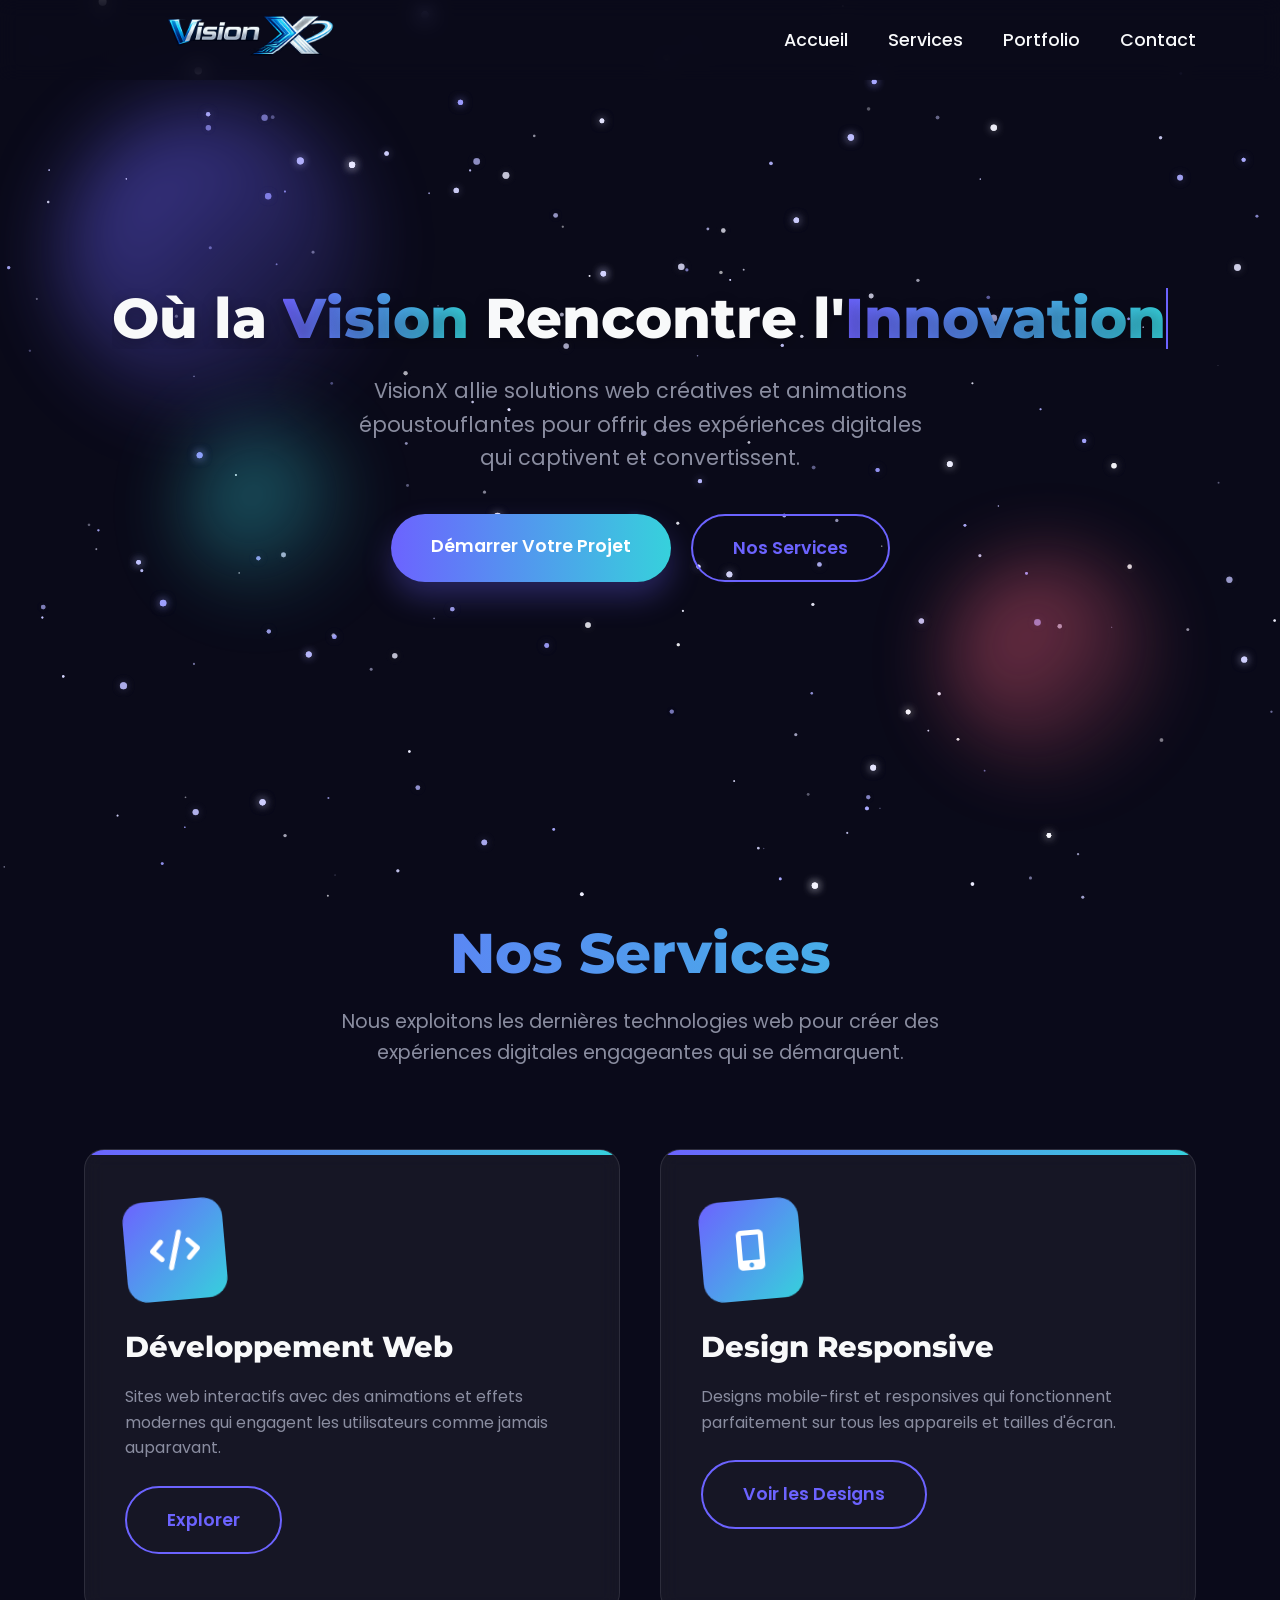
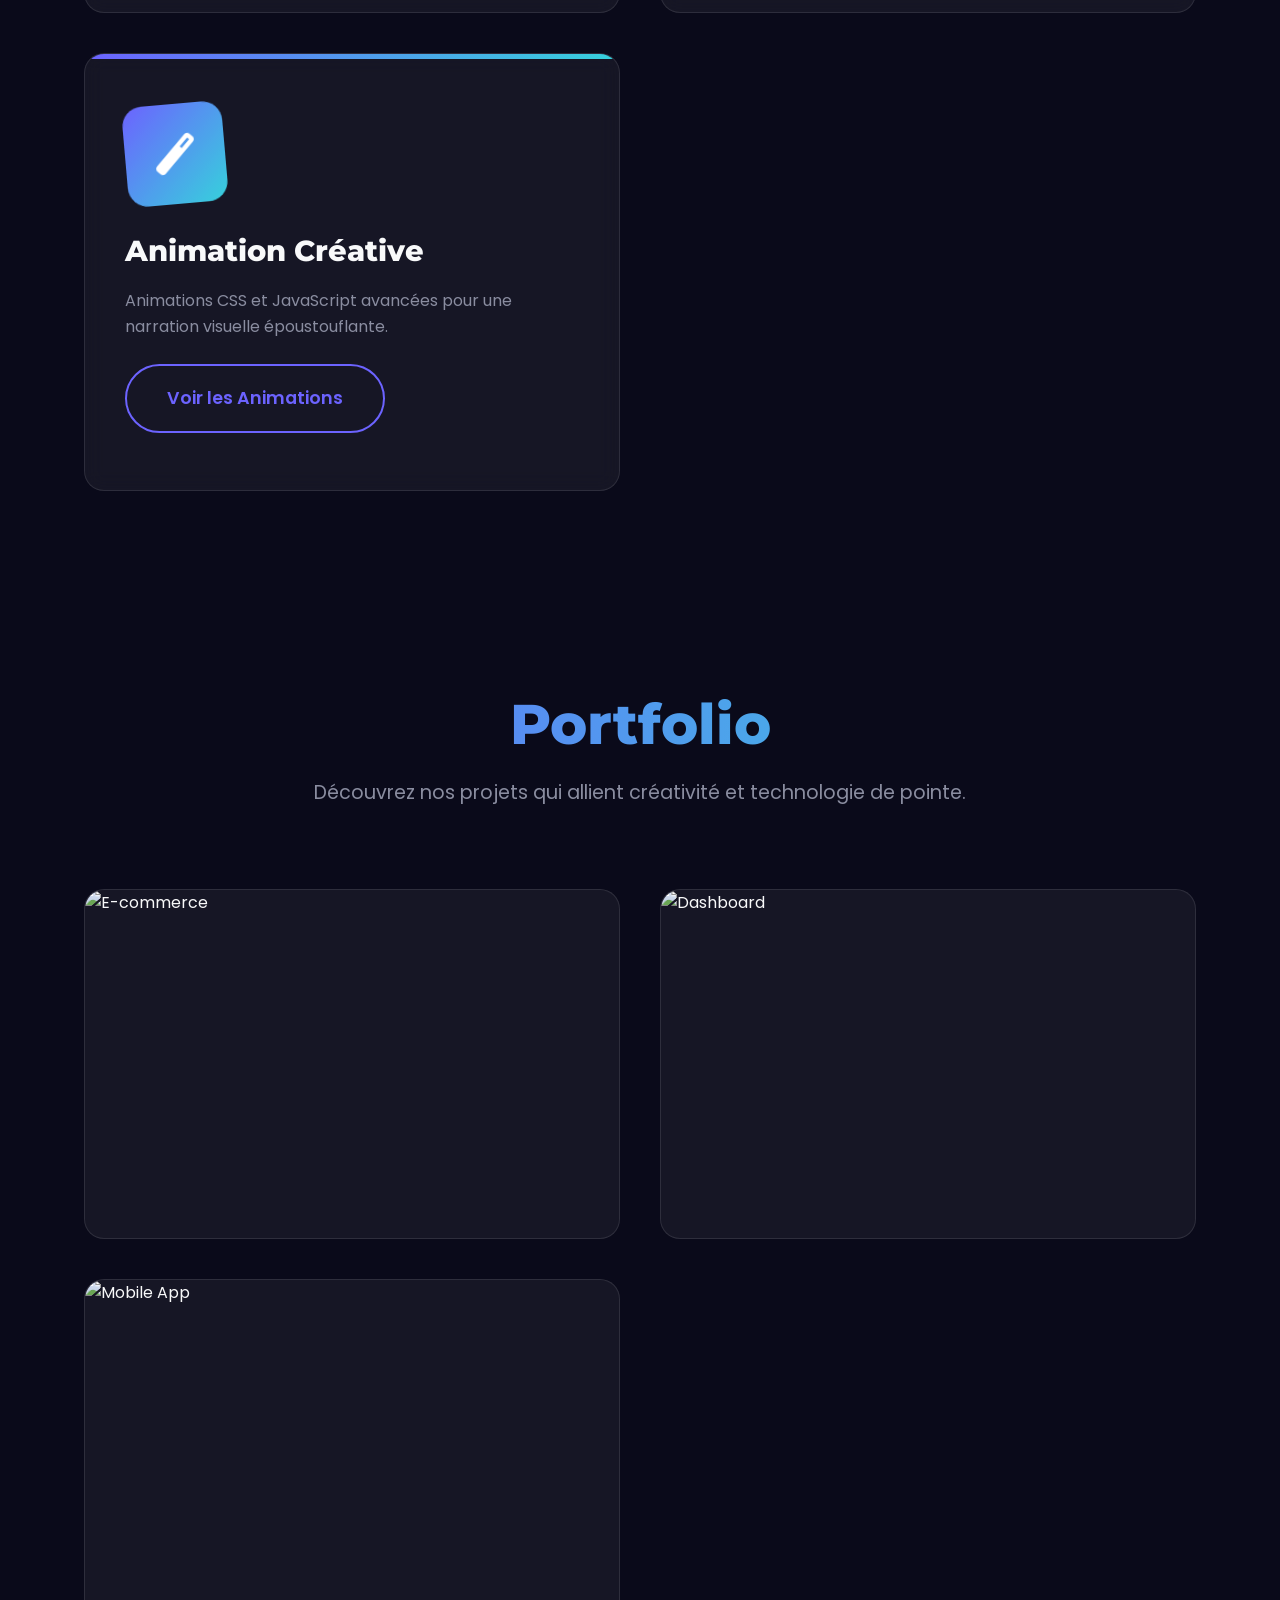
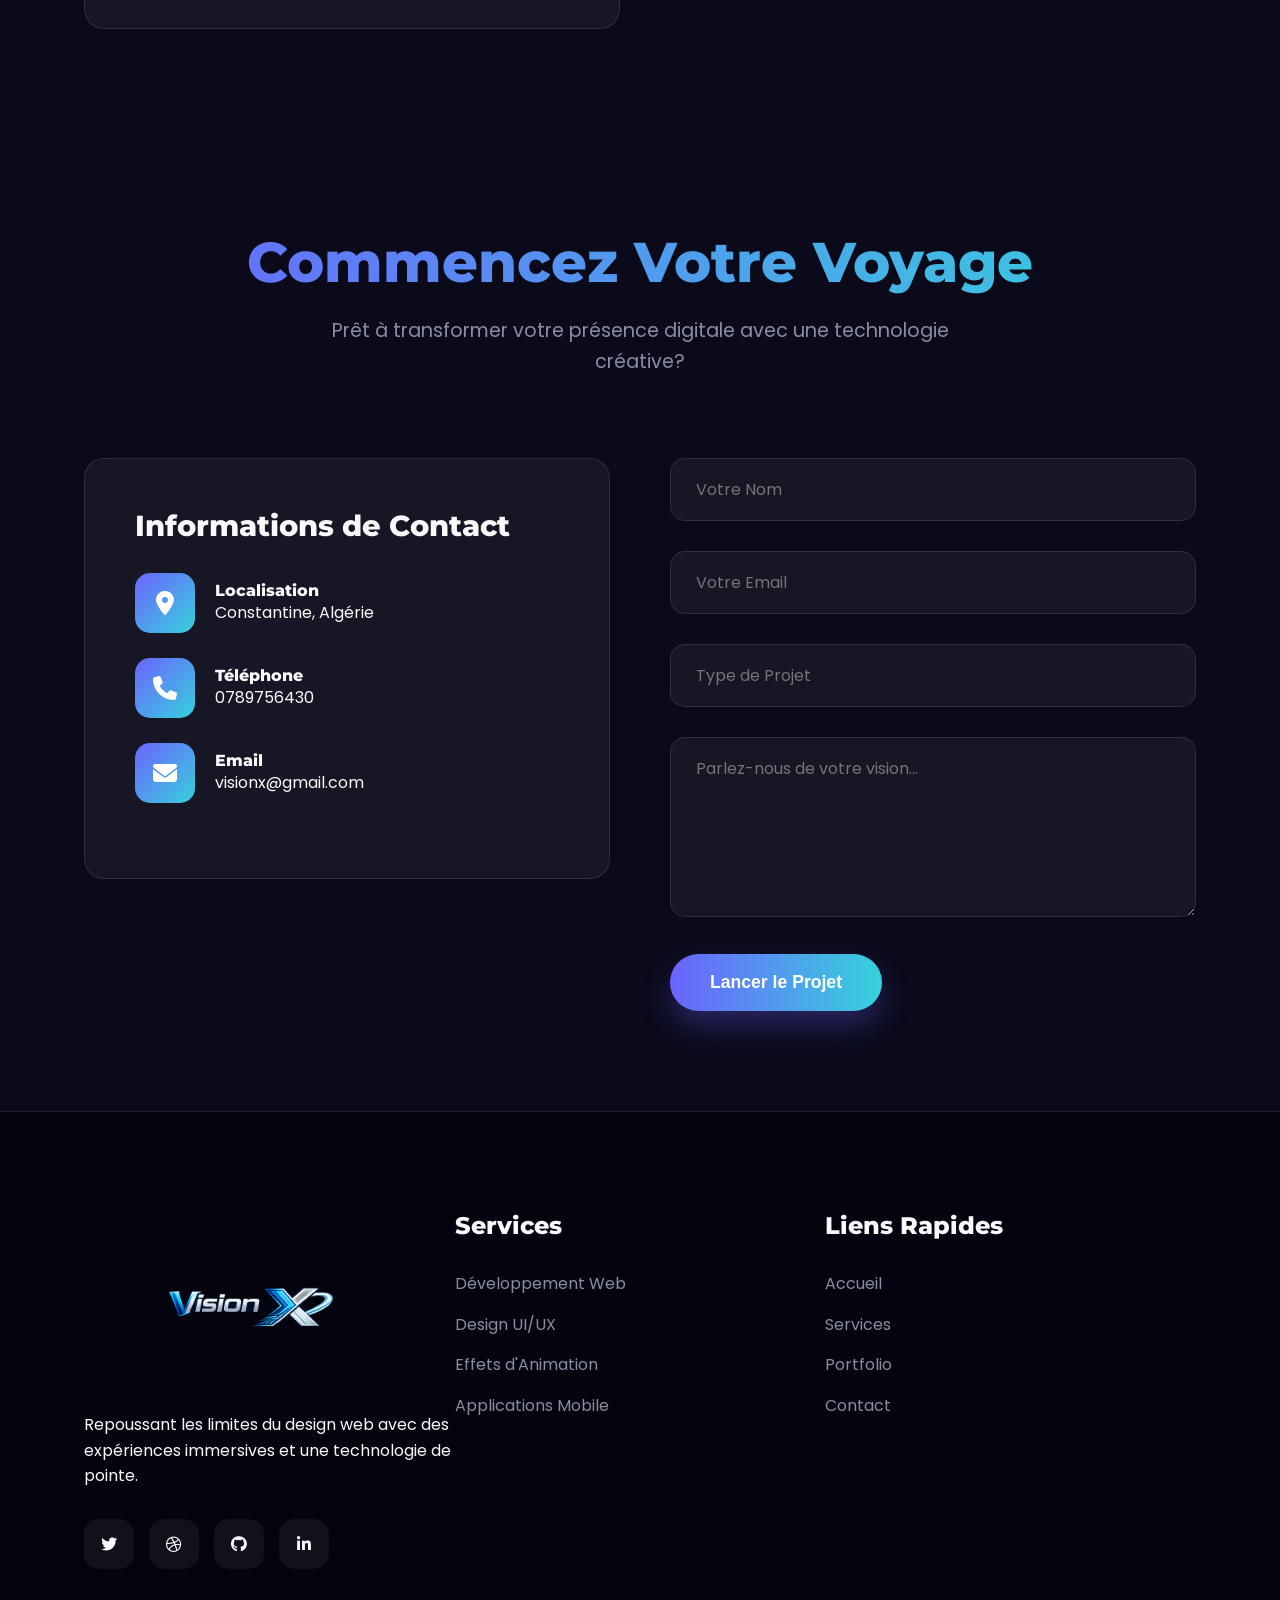
==== commit 3c9219d3: "VisionX" ====
--- a/index.html
+++ b/index.html
@@ -6,7 +6,7 @@
     <title>VisionX | Agence Web Nouvelle Génération</title>
     
     
-    <link rel="icon" >  <img src="visionx1.png" alt="VisionX Logo" style="display:none;">>
+    <link rel="icon" type="image/x-icon" href="vx.png" >
     <link rel="stylesheet" href="https://cdnjs.cloudflare.com/ajax/libs/font-awesome/6.4.0/css/all.min.css">
     <link href="https://fonts.googleapis.com/css2?family=Poppins:wght@300;400;500;600;700&family=Montserrat:wght@800;900&display=swap" rel="stylesheet">
     <style>
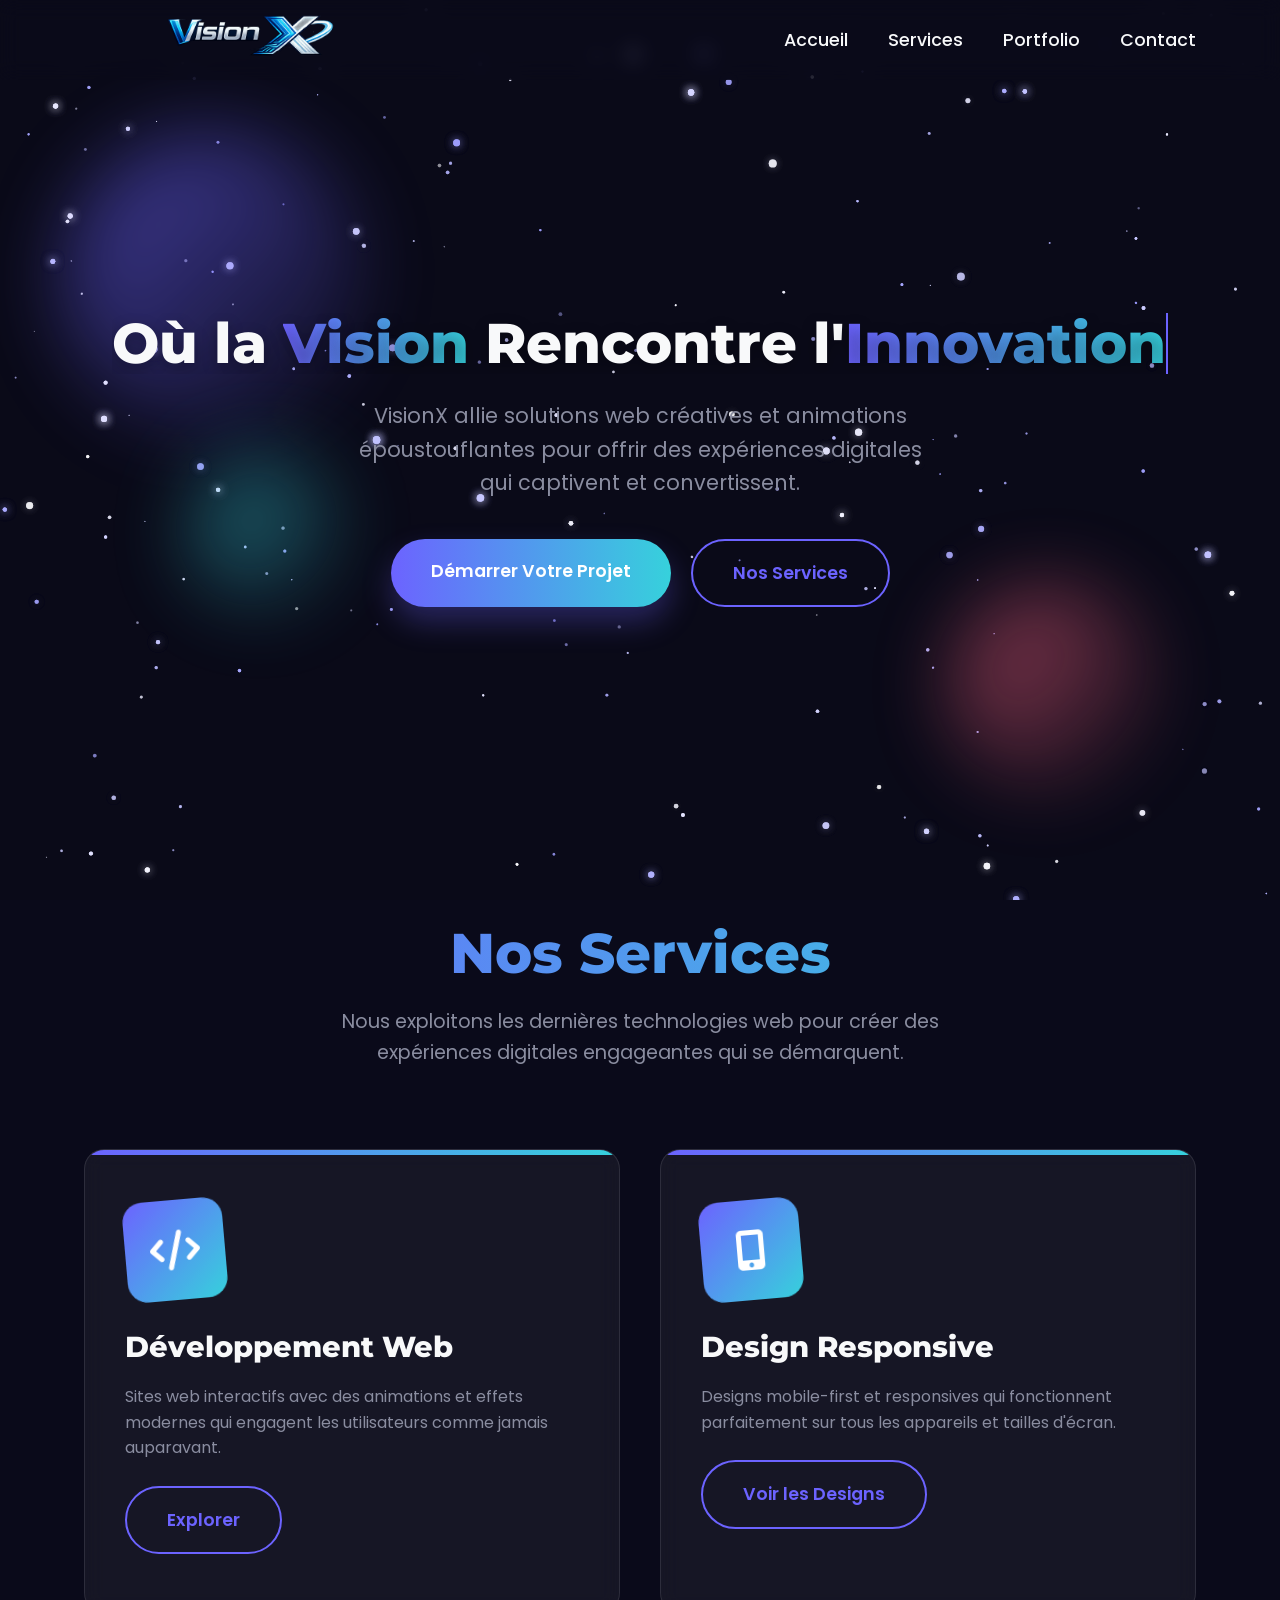
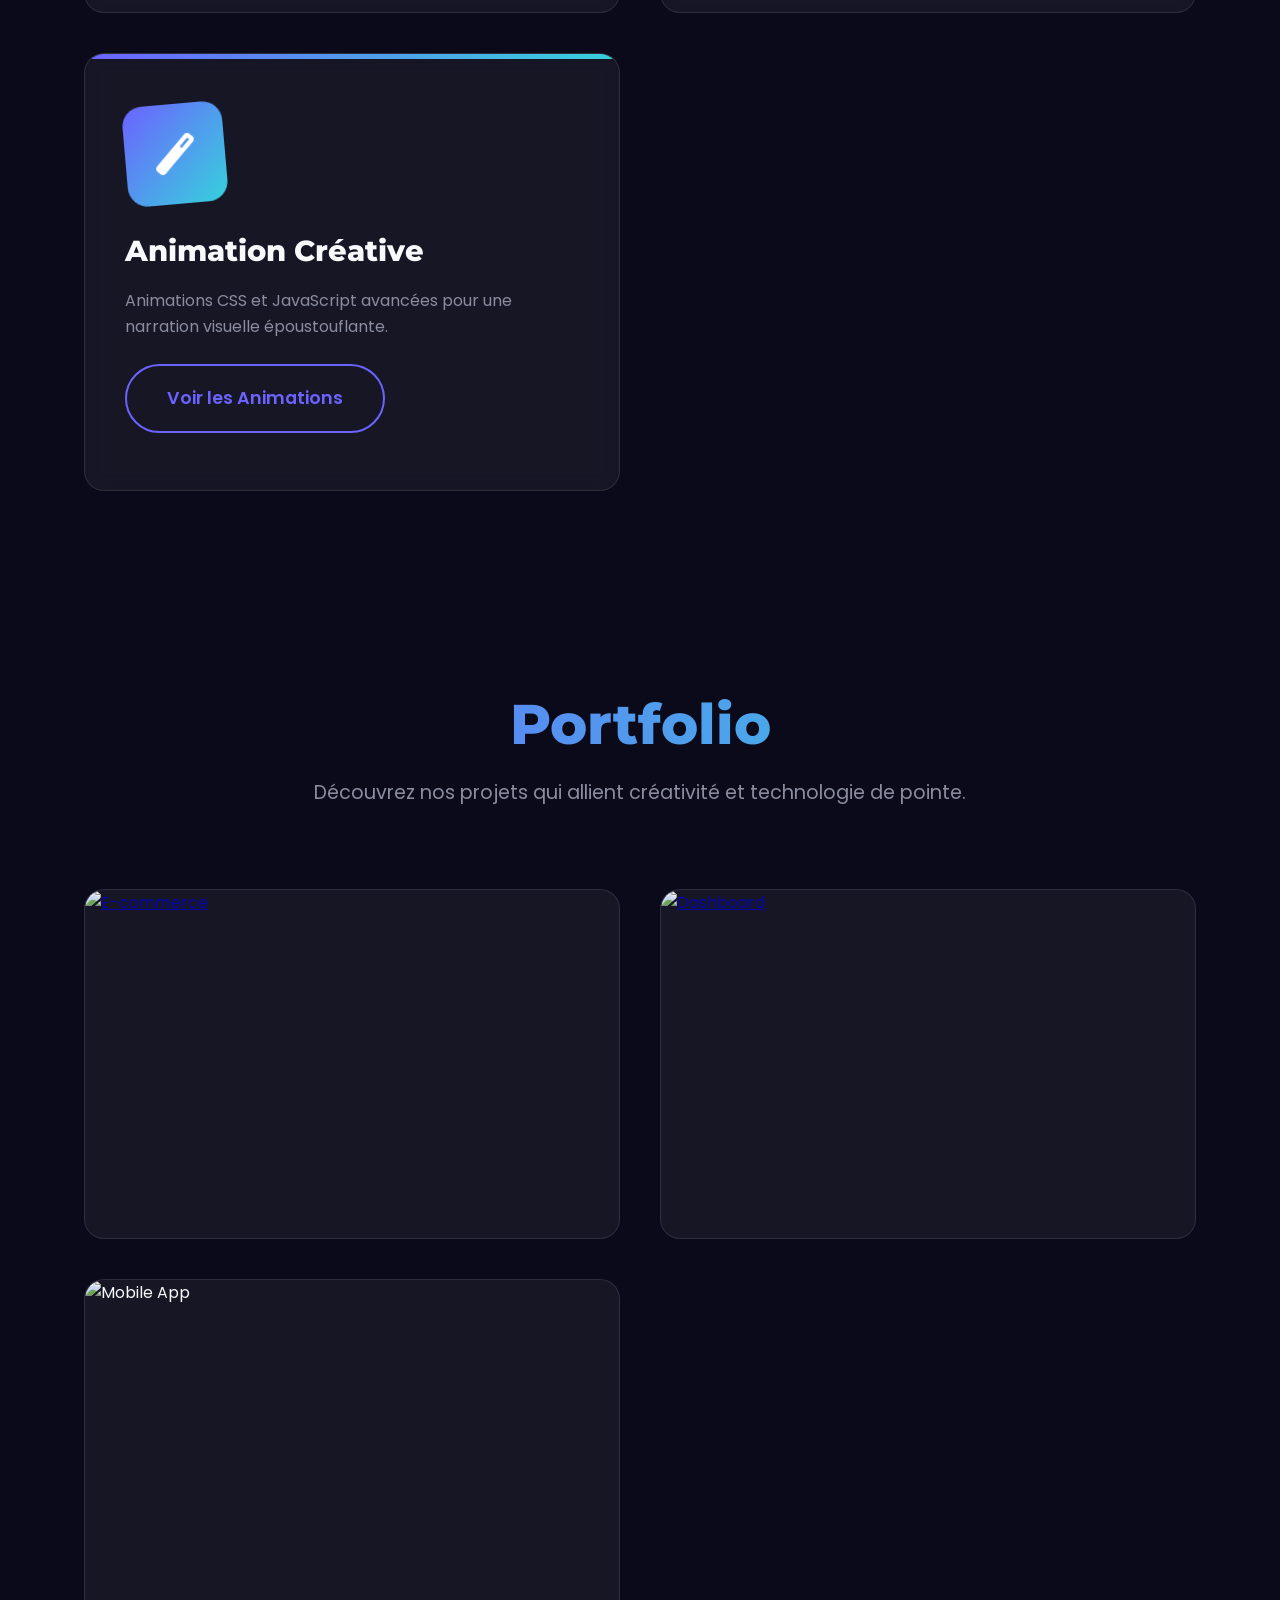
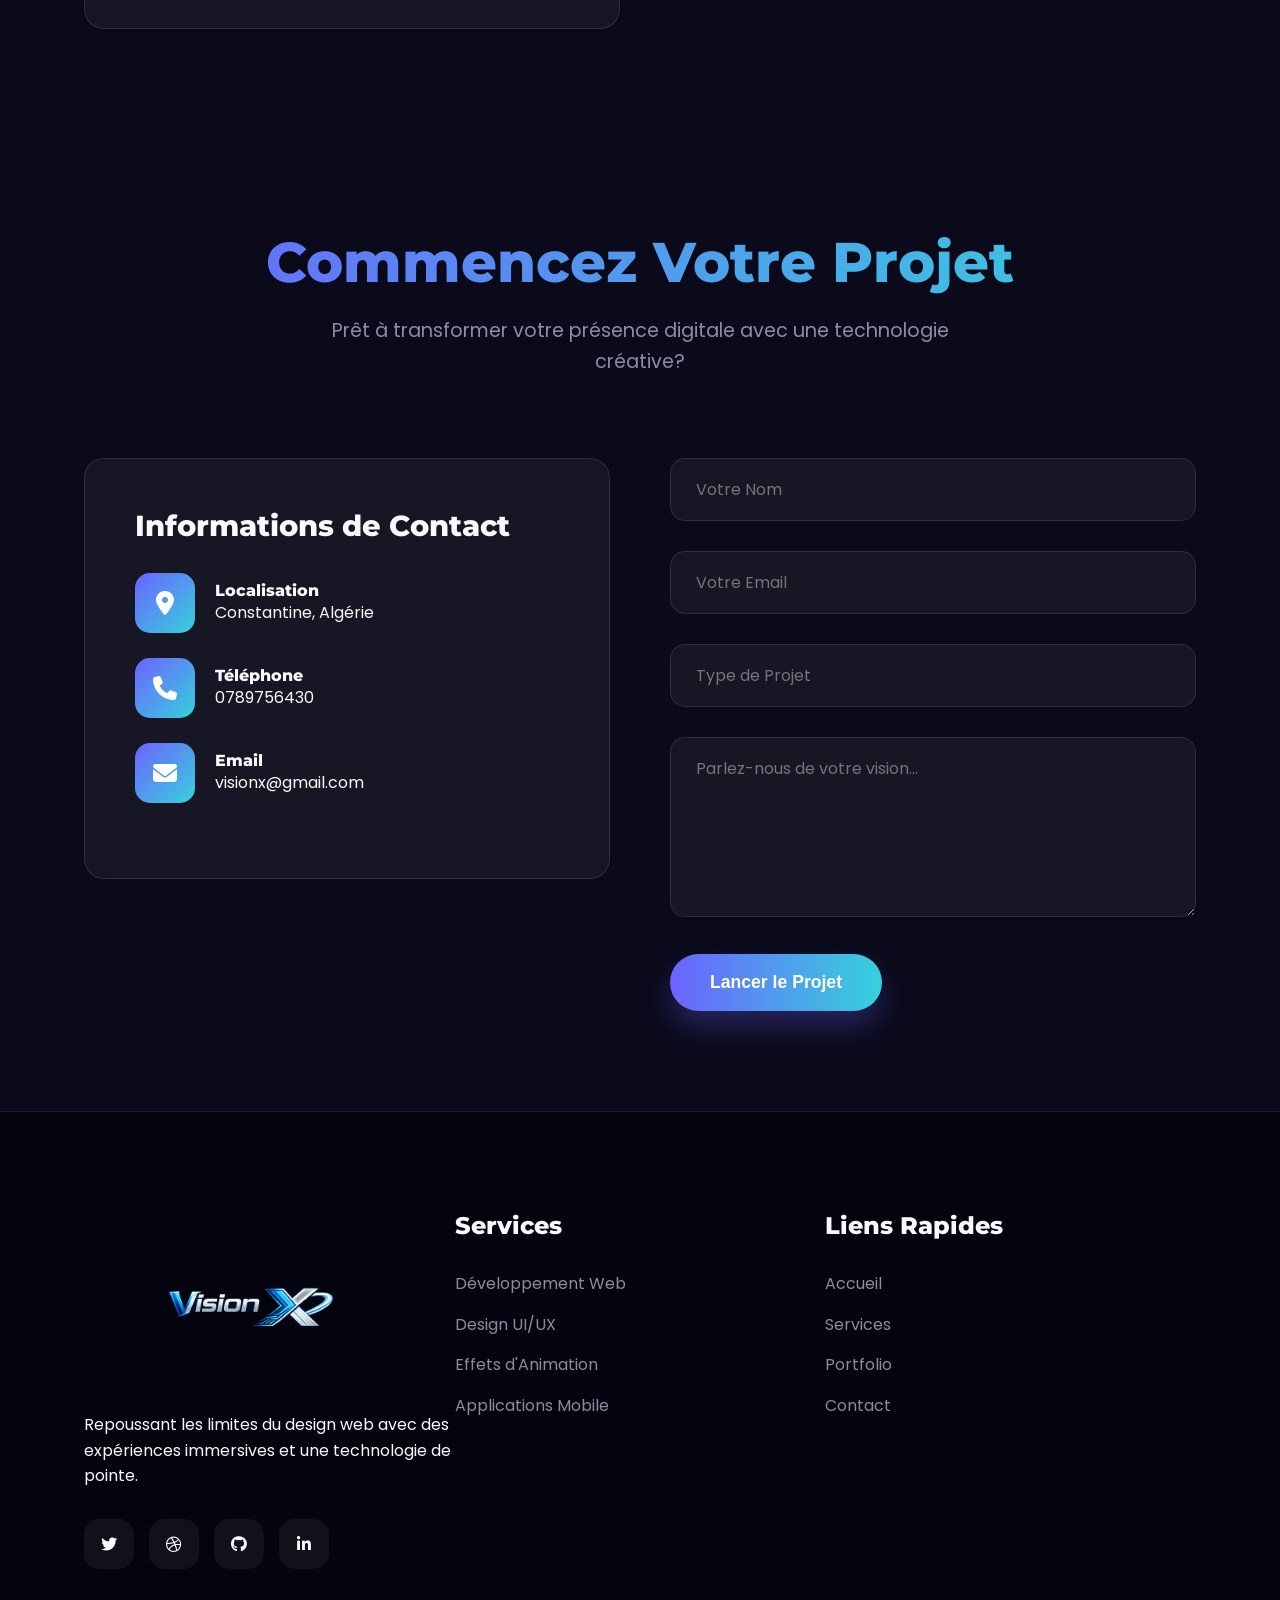
==== commit 68292792: "VisionX" ====
--- a/index.html
+++ b/index.html
@@ -193,7 +193,7 @@
             align-items: center;
             justify-content: center;
             text-align: center;
-            padding-top: 150px; 
+            padding-top: 200px; 
         }
         
         .hero-content {
@@ -981,18 +981,18 @@
             
             <div class="portfolio-grid">
                 <div class="portfolio-item animate-on-scroll">
-                    <img src="https://images.unsplash.com/photo-1633356122544-f134324a6cee?ixlib=rb-4.0.3&auto=format&fit=crop&w=800&q=80" alt="E-commerce" class="portfolio-img">
+                    <a href="https://simoucosmetique.com/"><img  src="simou.png" alt="E-commerce" class="portfolio-img"></a>
                     <div class="portfolio-overlay">
                         <h3>Plateforme E-commerce</h3>
-                        <p>Expérience d'achat en ligne moderne avec animations fluides</p>
+                        
                     </div>
                 </div>
                 
                 <div class="portfolio-item animate-on-scroll" style="animation-delay: 0.2s;">
-                    <img src="https://images.unsplash.com/photo-1558618666-fcd25c85cd64?ixlib=rb-4.0.3&auto=format&fit=crop&w=800&q=80" alt="Dashboard" class="portfolio-img">
+                    <a href="https://rymemballage.com/"><img src="REM.png" alt="Dashboard" class="portfolio-img"></a>
                     <div class="portfolio-overlay">
                         <h3>Tableau de Bord Analytics</h3>
-                        <p>Visualisation de données interactive avec graphiques animés</p>
+                        
                     </div>
                 </div>
                 
@@ -1011,7 +1011,7 @@
     <section class="contact" id="contact">
         <div class="container">
             <div class="section-title">
-                <h2 class="animate-on-scroll">Commencez Votre Voyage</h2>
+                <h2 class="animate-on-scroll">Commencez Votre Projet</h2>
                 <p class="animate-on-scroll" style="animation-delay: 0.2s;">Prêt à transformer votre présence digitale avec une technologie créative?</p>
             </div>
             
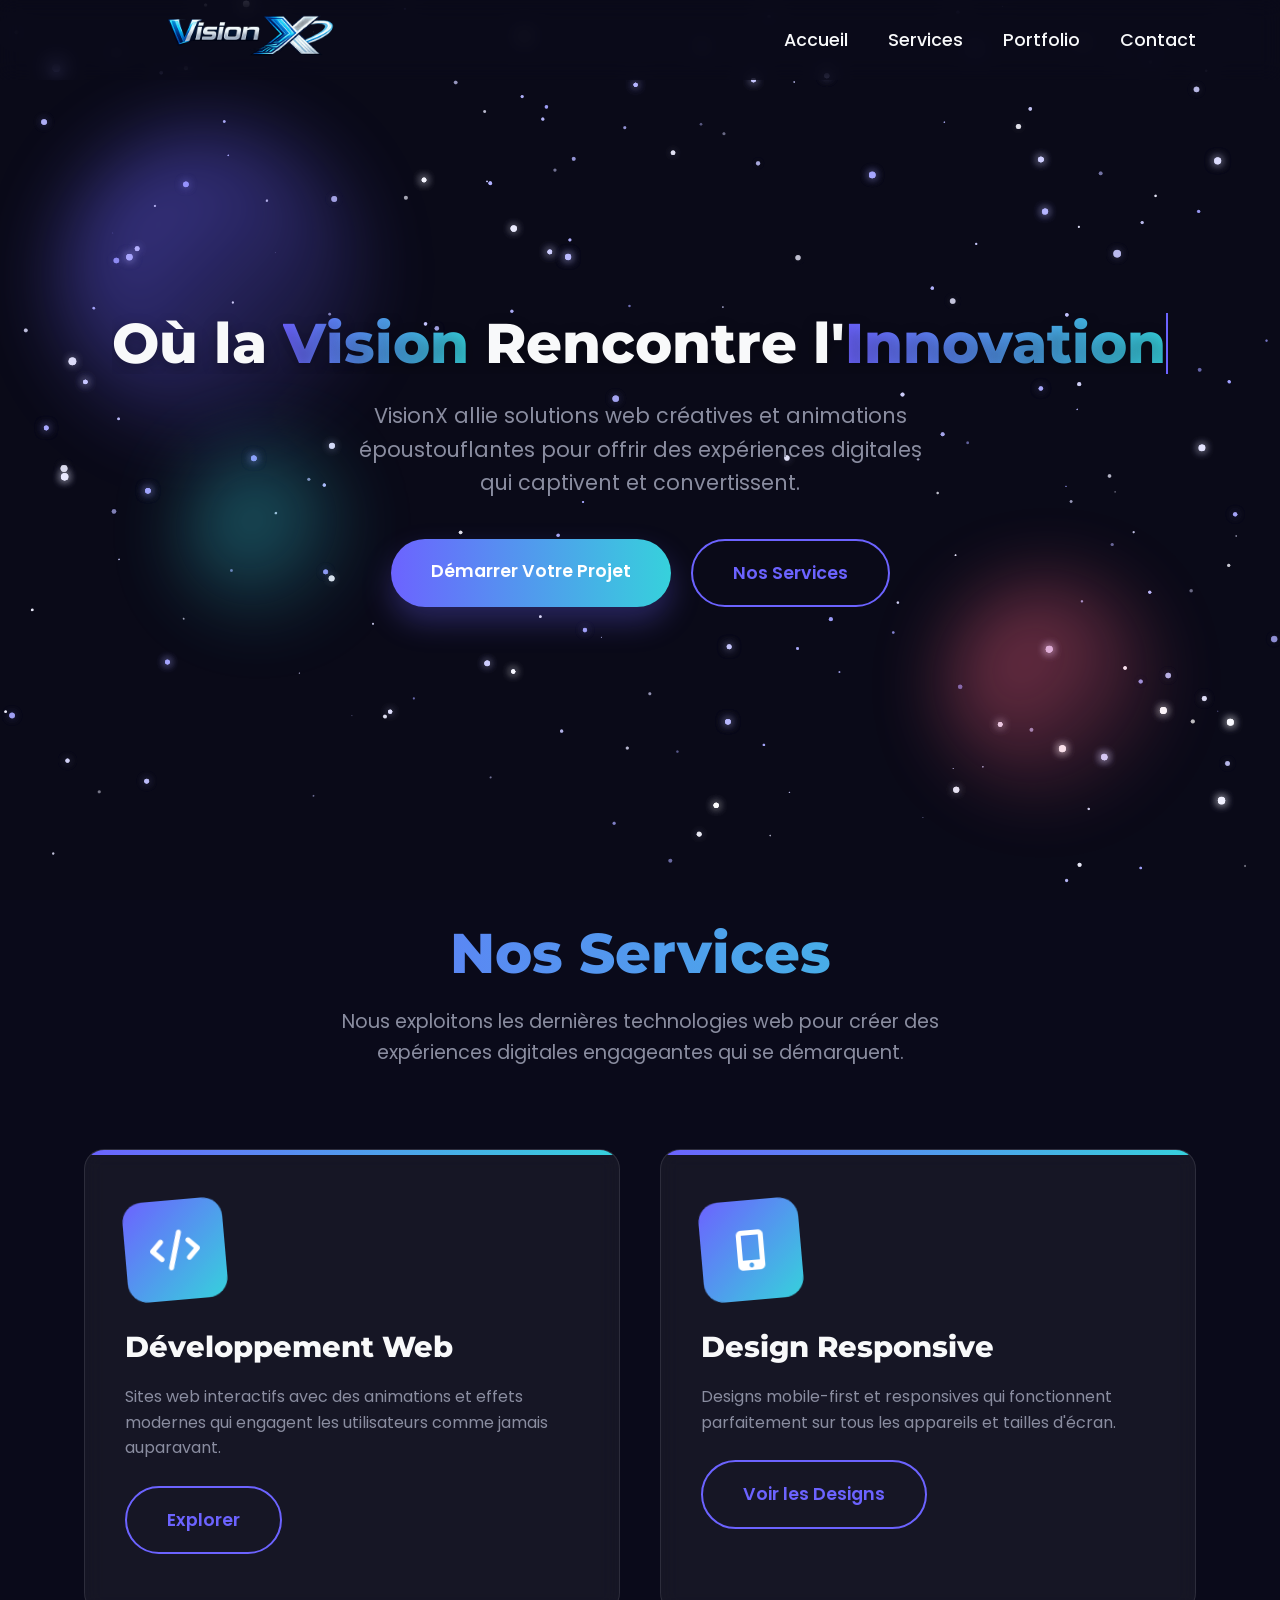
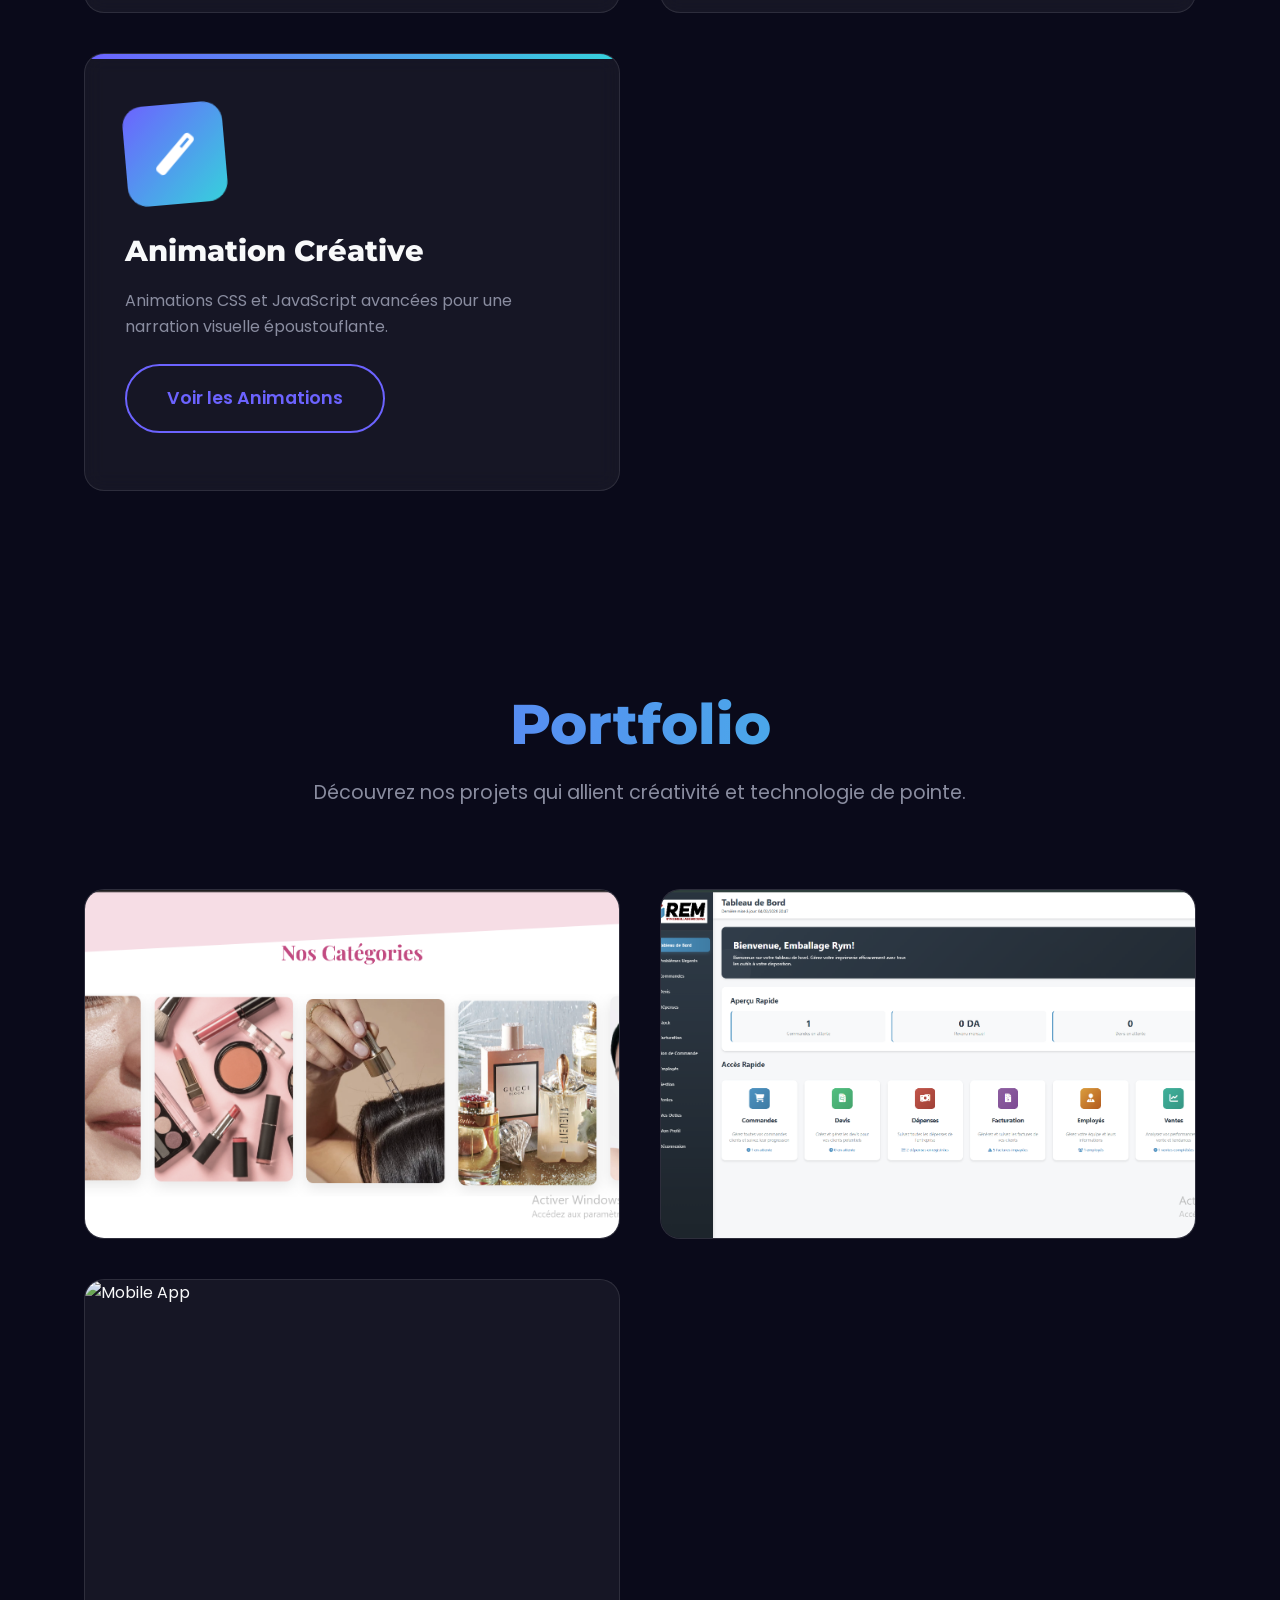
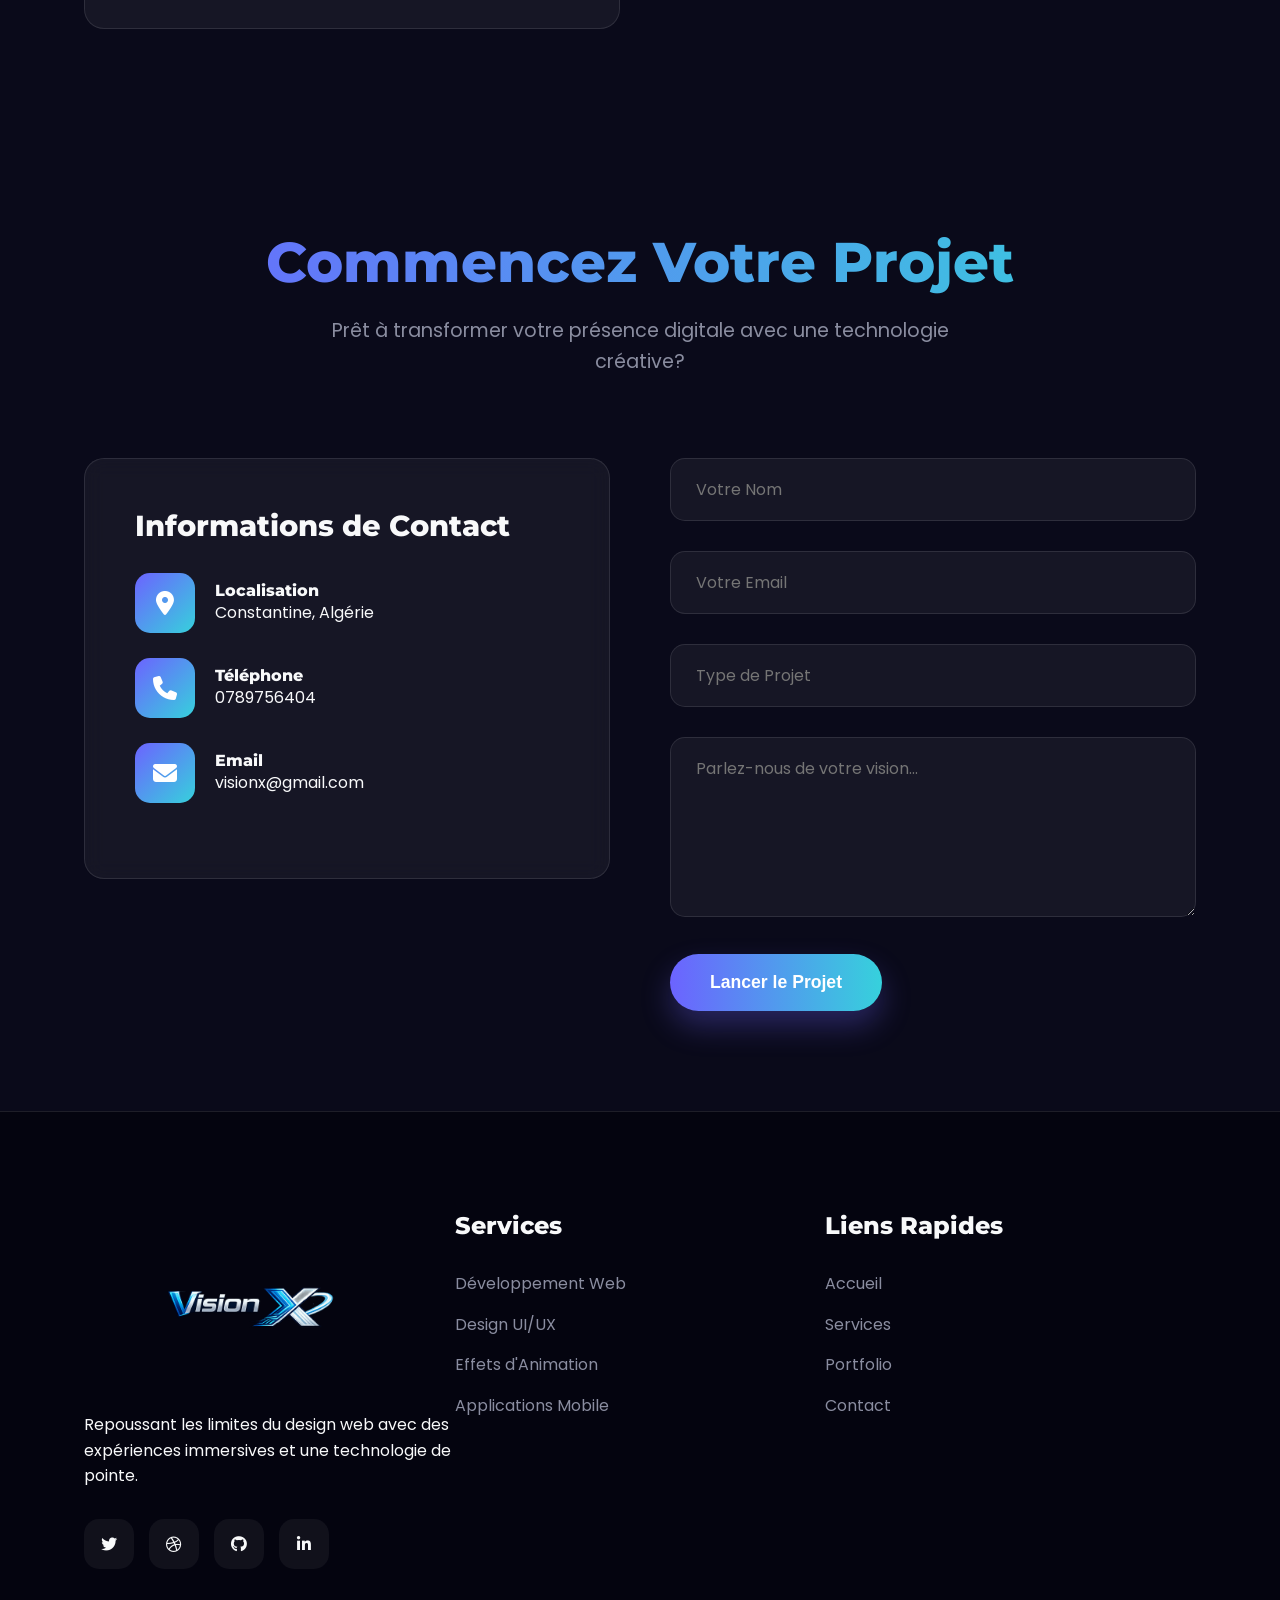
==== commit 36f949be: "VisionX" ====
--- a/index.html
+++ b/index.html
@@ -1031,7 +1031,7 @@
                             <i class="fas fa-phone"></i>
                             <div>
                                 <h4>Téléphone</h4>
-                                <p>0789756430</p>
+                                <p>0789756404</p>
                             </div>
                         </div>
                         
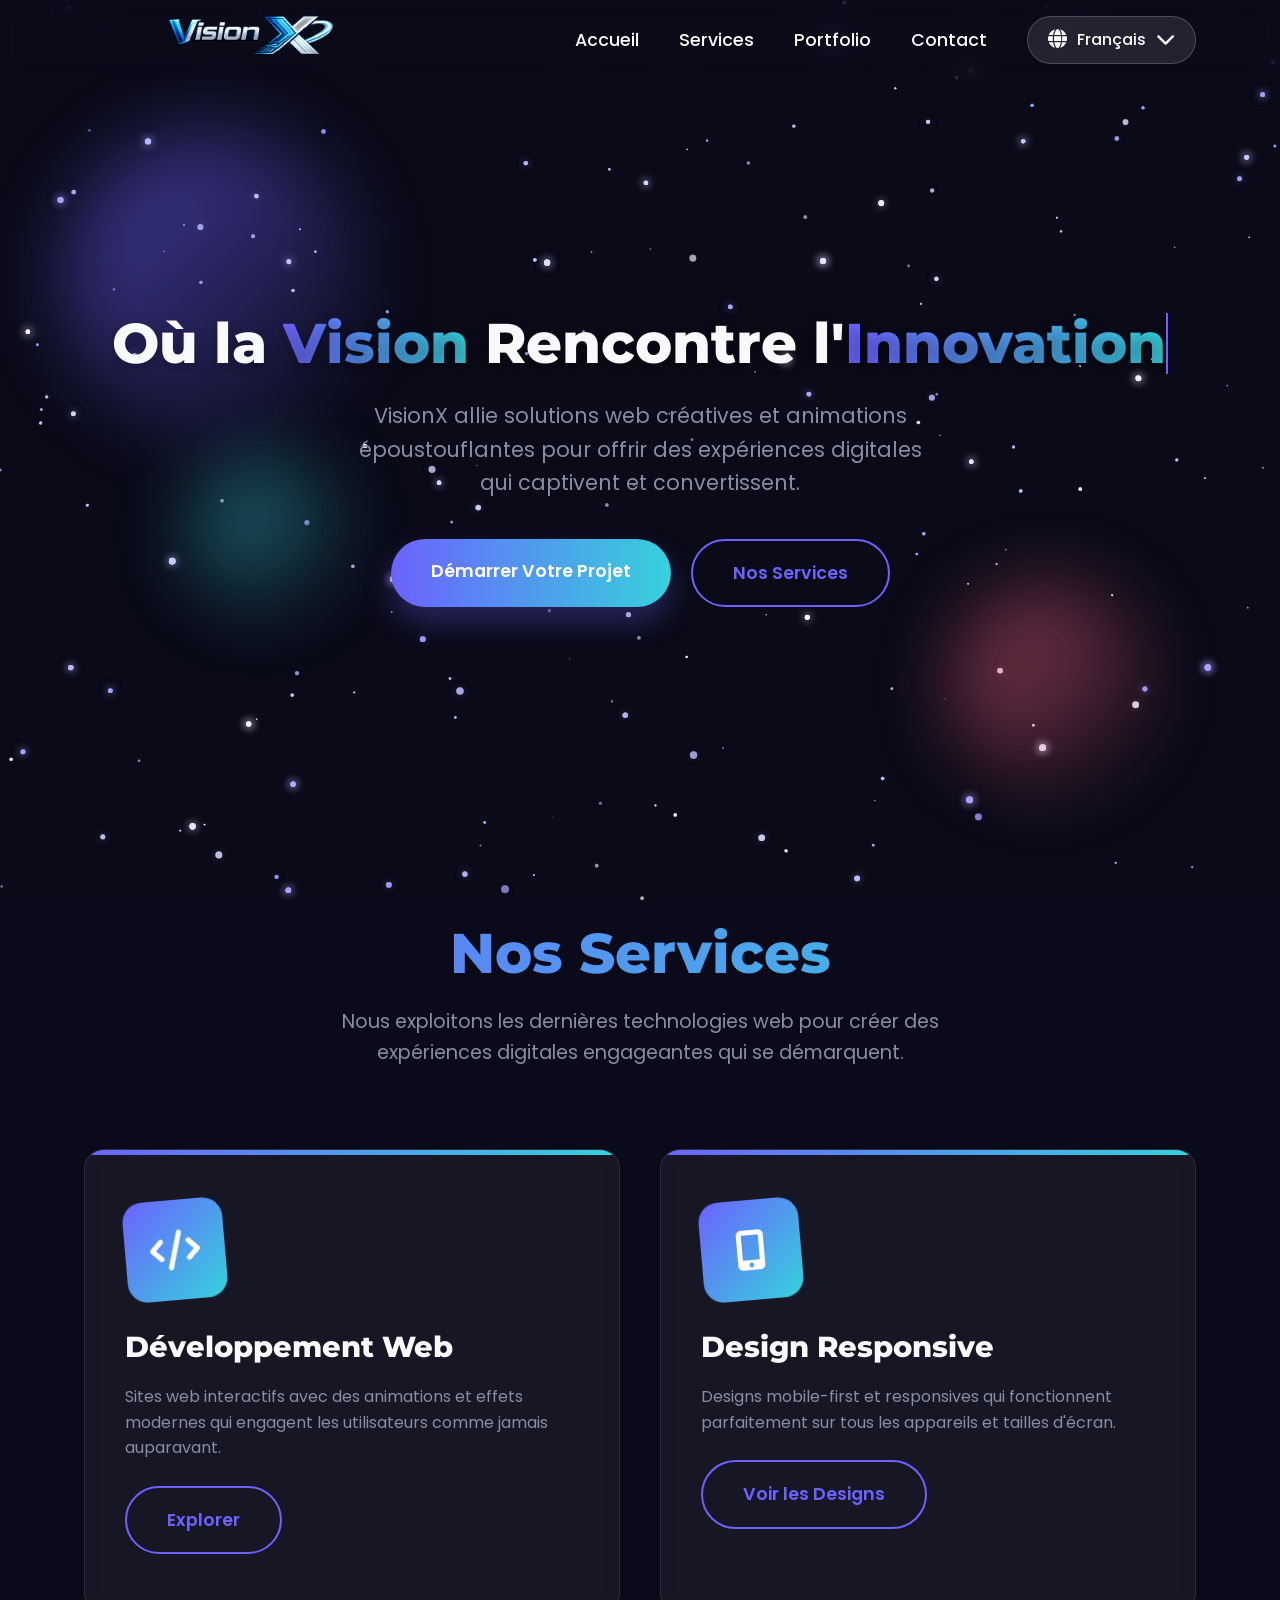
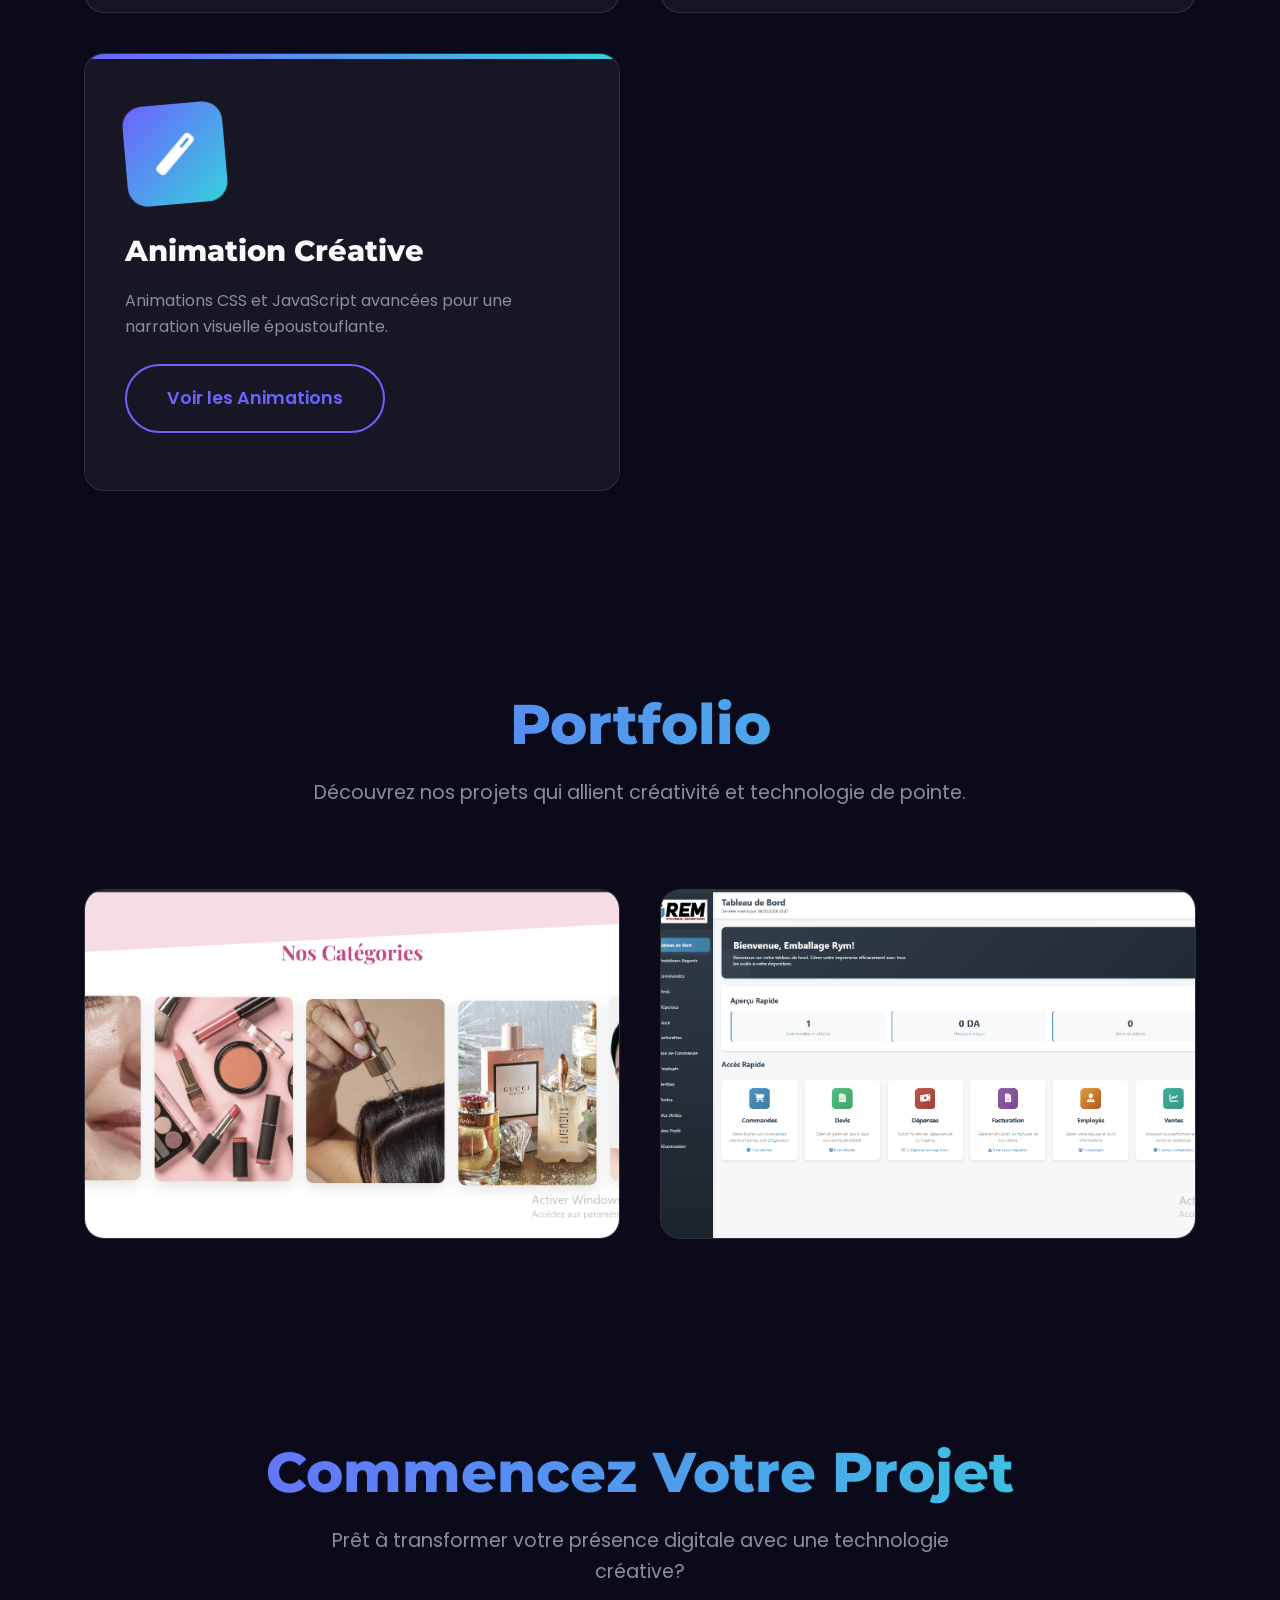
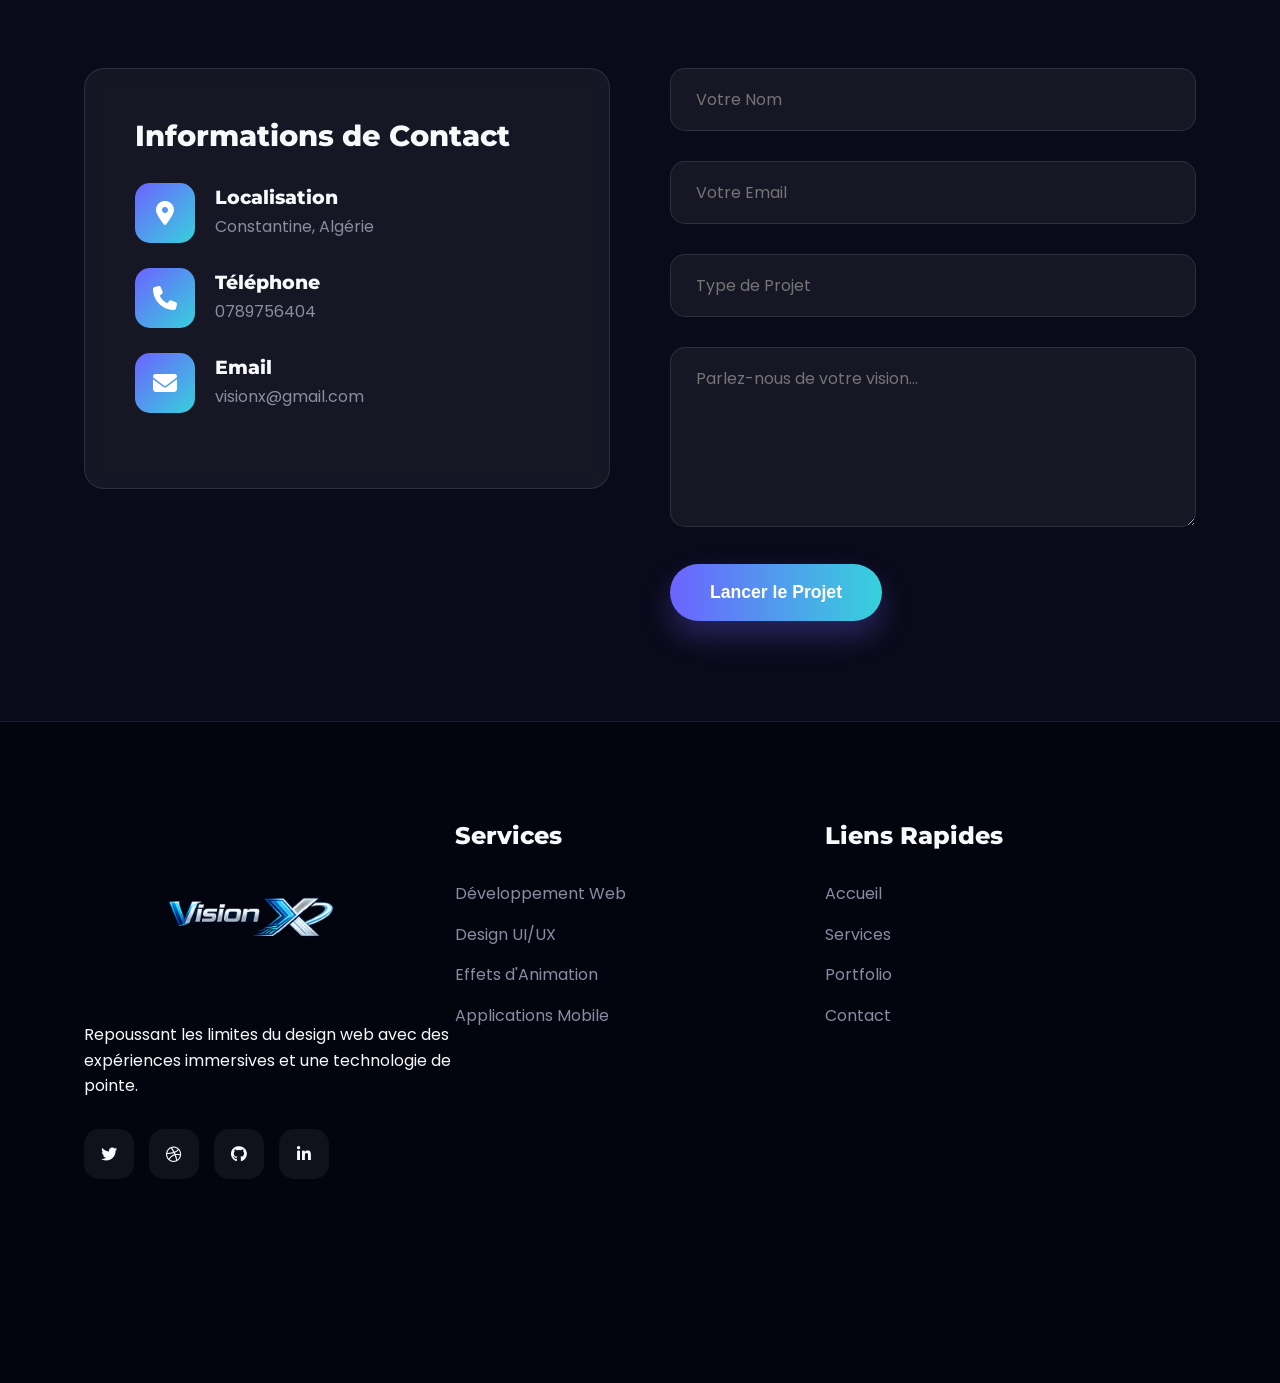
==== commit 44630166: "VisionX" ====
--- a/index.html
+++ b/index.html
@@ -5,10 +5,11 @@
     <meta name="viewport" content="width=device-width, initial-scale=1.0">
     <title>VisionX | Agence Web Nouvelle Génération</title>
     
-    
     <link rel="icon" type="image/x-icon" href="vx.png" >
     <link rel="stylesheet" href="https://cdnjs.cloudflare.com/ajax/libs/font-awesome/6.4.0/css/all.min.css">
     <link href="https://fonts.googleapis.com/css2?family=Poppins:wght@300;400;500;600;700&family=Montserrat:wght@800;900&display=swap" rel="stylesheet">
+    <!-- Arabic Fonts -->
+    <link href="https://fonts.googleapis.com/css2?family=Almarai:wght@300;400;700;800&family=Cairo:wght@300;400;600;700&display=swap" rel="stylesheet">
     <style>
         :root {
             --primary: #6c63ff;
@@ -40,10 +41,22 @@
             overflow-x: hidden;
         }
         
+        body[lang="ar"] {
+            font-family: 'Almarai', 'Cairo', sans-serif;
+        }
+        
         h1, h2, h3, h4 {
             font-family: 'Montserrat', sans-serif;
             font-weight: 800;
             line-height: 1.2;
+        }
+        
+        body[lang="ar"] h1,
+        body[lang="ar"] h2,
+        body[lang="ar"] h3,
+        body[lang="ar"] h4 {
+            font-family: 'Cairo', 'Almarai', sans-serif;
+            font-weight: 700;
         }
         
         .container {
@@ -81,7 +94,6 @@
             height: var(--header-height);
             display: flex;
             align-items: center;
-            
         }
         
         header.scrolled {
@@ -109,7 +121,6 @@
             align-items: center;
         }
         
-        
         .logo-img {
             height: 200px;
             width: auto;
@@ -141,6 +152,7 @@
         .nav-links {
             display: flex;
             list-style: none;
+            align-items: center;
         }
         
         .nav-links li {
@@ -155,6 +167,10 @@
             transition: var(--transition);
             position: relative;
             padding: 5px 0;
+        }
+        
+        body[lang="ar"] .nav-links a {
+            font-family: 'Almarai', sans-serif;
         }
         
         .nav-links a:hover {
@@ -172,6 +188,11 @@
             transition: var(--transition);
         }
         
+        body[lang="ar"] .nav-links a::after {
+            left: auto;
+            right: 0;
+        }
+        
         .nav-links a:hover::after {
             width: 100%;
         }
@@ -184,10 +205,118 @@
             z-index: 1001;
         }
         
+        /* Language Switcher Styles */
+        .language-switcher {
+            position: relative;
+            z-index: 1001;
+        }
+        
+        .language-btn {
+            background: rgba(255, 255, 255, 0.1);
+            border: 1px solid rgba(255, 255, 255, 0.2);
+            border-radius: 25px;
+            padding: 10px 20px;
+            color: var(--light);
+            font-size: 1rem;
+            font-weight: 500;
+            cursor: pointer;
+            display: flex;
+            align-items: center;
+            gap: 10px;
+            transition: var(--transition);
+            backdrop-filter: blur(5px);
+        }
+        
+        .language-btn:hover {
+            background: rgba(255, 255, 255, 0.15);
+            border-color: var(--primary);
+            transform: translateY(-2px);
+        }
+        
+        .language-btn i {
+            font-size: 1.2rem;
+        }
+        
+        .language-dropdown {
+            position: absolute;
+            top: 100%;
+            right: 0;
+            margin-top: 10px;
+            background: rgba(10, 10, 26, 0.95);
+            border-radius: 15px;
+            padding: 10px 0;
+            min-width: 180px;
+            backdrop-filter: blur(20px);
+            border: 1px solid rgba(255, 255, 255, 0.1);
+            opacity: 0;
+            visibility: hidden;
+            transform: translateY(10px);
+            transition: var(--transition);
+            box-shadow: 0 10px 40px rgba(0, 0, 0, 0.3);
+        }
+        
+        body[lang="ar"] .language-dropdown {
+            right: auto;
+            left: 0;
+        }
+        
+        .language-dropdown.active {
+            opacity: 1;
+            visibility: visible;
+            transform: translateY(0);
+        }
+        
+        .language-option {
+            padding: 12px 25px;
+            display: flex;
+            align-items: center;
+            gap: 12px;
+            cursor: pointer;
+            transition: var(--transition);
+            color: var(--light);
+            text-decoration: none;
+        }
+        
+        body[lang="ar"] .language-option {
+            font-family: 'Almarai', sans-serif;
+        }
+        
+        .language-option:hover {
+            background: rgba(108, 99, 255, 0.2);
+            padding-left: 30px;
+        }
+        
+        body[lang="ar"] .language-option:hover {
+            padding-left: 25px;
+            padding-right: 30px;
+        }
+        
+        .language-option i {
+            font-size: 1.2rem;
+            width: 24px;
+            text-align: center;
+        }
+        
+        .language-option.active {
+            background: rgba(108, 99, 255, 0.3);
+            color: var(--primary);
+            position: relative;
+        }
+        
+        .language-option.active::before {
+            content: '✓';
+            position: absolute;
+            right: 20px;
+            font-weight: bold;
+        }
+        
+        body[lang="ar"] .language-option.active::before {
+            right: auto;
+            left: 20px;
+        }
+        
         /* Hero Section - Centered */
-        
         .hero {
-            
             min-height: calc(100vh - var(--header-height));
             display: flex;
             align-items: center;
@@ -224,6 +353,13 @@
             text-shadow: 0 5px 15px rgba(0, 0, 0, 0.3);
         }
         
+        body[lang="ar"] .hero-text h1 {
+            font-size: 3.2rem;
+            font-family: 'Cairo', sans-serif;
+            font-weight: 700;
+            line-height: 1.3;
+        }
+        
         .hero-text h1 span {
             background: linear-gradient(90deg, var(--primary), var(--tertiary));
             -webkit-background-clip: text;
@@ -241,11 +377,21 @@
             text-align: center;
         }
         
+        body[lang="ar"] .hero-text p {
+            font-family: 'Almarai', sans-serif;
+            font-size: 1.4rem;
+            line-height: 1.8;
+        }
+        
         .hero-buttons {
             display: flex;
             gap: 20px;
             justify-content: center;
             flex-wrap: wrap;
+        }
+        
+        body[lang="ar"] .hero-buttons {
+            flex-direction: row-reverse;
         }
         
         .floating-shapes {
@@ -308,6 +454,12 @@
             z-index: 1;
         }
         
+        body[lang="ar"] .btn {
+            font-family: 'Almarai', sans-serif;
+            font-weight: 700;
+            font-size: 1.2rem;
+        }
+        
         .btn::before {
             content: '';
             position: absolute;
@@ -365,11 +517,23 @@
             color: transparent;
         }
         
+        body[lang="ar"] .section-title h2 {
+            font-family: 'Cairo', sans-serif;
+            font-weight: 700;
+            font-size: 3.2rem;
+        }
+        
         .section-title p {
             color: var(--gray);
             max-width: 700px;
             margin: 0 auto;
             font-size: 1.2rem;
+        }
+        
+        body[lang="ar"] .section-title p {
+            font-family: 'Almarai', sans-serif;
+            font-size: 1.3rem;
+            line-height: 1.8;
         }
         
         .services-grid {
@@ -433,9 +597,21 @@
             color: var(--light);
         }
         
+        body[lang="ar"] .service-card h3 {
+            font-family: 'Cairo', sans-serif;
+            font-weight: 700;
+            font-size: 1.9rem;
+        }
+        
         .service-card p {
             color: var(--gray);
             margin-bottom: 25px;
+        }
+        
+        body[lang="ar"] .service-card p {
+            font-family: 'Almarai', sans-serif;
+            font-size: 1.1rem;
+            line-height: 1.8;
         }
         
         /* Portfolio Section */
@@ -497,6 +673,15 @@
             opacity: 1;
         }
         
+        .portfolio-overlay h3 {
+            font-size: 1.8rem;
+        }
+        
+        body[lang="ar"] .portfolio-overlay h3 {
+            font-family: 'Cairo', sans-serif;
+            font-weight: 700;
+        }
+        
         /* Contact Section */
         .contact {
             position: relative;
@@ -507,6 +692,10 @@
             display: flex;
             flex-wrap: wrap;
             gap: 60px;
+        }
+        
+        body[lang="ar"] .contact-content {
+            flex-direction: row-reverse;
         }
         
         .contact-info {
@@ -534,10 +723,19 @@
             color: var(--light);
         }
         
+        body[lang="ar"] .contact-card h3 {
+            font-family: 'Cairo', sans-serif;
+            font-weight: 700;
+        }
+        
         .contact-detail {
             display: flex;
             align-items: center;
             margin-bottom: 25px;
+        }
+        
+        body[lang="ar"] .contact-detail {
+            flex-direction: row-reverse;
         }
         
         .contact-detail i {
@@ -553,6 +751,29 @@
             font-size: 1.5rem;
         }
         
+        body[lang="ar"] .contact-detail i {
+            margin-right: 0;
+            margin-left: 20px;
+        }
+        
+        .contact-detail div h4 {
+            font-size: 1.2rem;
+            margin-bottom: 5px;
+        }
+        
+        body[lang="ar"] .contact-detail div h4 {
+            font-family: 'Cairo', sans-serif;
+            font-weight: 700;
+        }
+        
+        .contact-detail div p {
+            color: var(--gray);
+        }
+        
+        body[lang="ar"] .contact-detail div p {
+            font-family: 'Almarai', sans-serif;
+        }
+        
         .form-group {
             margin-bottom: 30px;
         }
@@ -569,6 +790,12 @@
             color: var(--light);
         }
         
+        body[lang="ar"] .form-control {
+            font-family: 'Almarai', sans-serif;
+            font-size: 1.1rem;
+            text-align: right;
+        }
+        
         .form-control:focus {
             outline: none;
             border-color: var(--primary);
@@ -578,6 +805,11 @@
         textarea.form-control {
             min-height: 180px;
             resize: vertical;
+        }
+        
+        body[lang="ar"] textarea.form-control {
+            text-align: right;
+            direction: rtl;
         }
         
         /* Footer */
@@ -596,6 +828,10 @@
             margin-bottom: 60px;
         }
         
+        body[lang="ar"] .footer-content {
+            flex-direction: row-reverse;
+        }
+        
         .footer-col {
             flex: 1;
             min-width: 250px;
@@ -608,6 +844,11 @@
             color: var(--light);
         }
         
+        body[lang="ar"] .footer-col h3 {
+            font-family: 'Cairo', sans-serif;
+            font-weight: 700;
+        }
+        
         .footer-links {
             list-style: none;
         }
@@ -622,9 +863,19 @@
             transition: var(--transition);
         }
         
+        body[lang="ar"] .footer-links a {
+            font-family: 'Almarai', sans-serif;
+            font-size: 1.1rem;
+        }
+        
         .footer-links a:hover {
             color: var(--primary);
             padding-left: 10px;
+        }
+        
+        body[lang="ar"] .footer-links a:hover {
+            padding-left: 0;
+            padding-right: 10px;
         }
         
         .social-links {
@@ -659,6 +910,11 @@
             font-size: 0.9rem;
         }
         
+        body[lang="ar"] .copyright {
+            font-family: 'Almarai', sans-serif;
+            font-size: 1rem;
+        }
+        
         /* Animation Classes */
         .animate-on-scroll {
             opacity: 0;
@@ -771,6 +1027,10 @@
             .hero-text h1 {
                 font-size: 3.2rem;
             }
+            
+            body[lang="ar"] .hero-text h1 {
+                font-size: 3rem;
+            }
         }
         
         @media (max-width: 992px) {
@@ -780,6 +1040,10 @@
             
             .hero-text h1 {
                 font-size: 3rem;
+            }
+            
+            body[lang="ar"] .hero-text h1 {
+                font-size: 2.8rem;
             }
             
             .hero-buttons {
@@ -788,9 +1052,21 @@
                 gap: 15px;
             }
             
+            body[lang="ar"] .hero-buttons {
+                flex-direction: column;
+            }
+            
             .btn-secondary {
                 margin-left: 0;
                 margin-top: 0;
+            }
+            
+            .contact-content {
+                flex-direction: column;
+            }
+            
+            body[lang="ar"] .contact-content {
+                flex-direction: column;
             }
         }
         
@@ -816,6 +1092,10 @@
                 backdrop-filter: blur(10px);
             }
             
+            body[lang="ar"] .nav-links {
+                transform: translateX(100%);
+            }
+            
             .nav-links.active {
                 transform: translateX(0);
                 opacity: 1;
@@ -829,22 +1109,71 @@
                 font-size: 1.5rem;
             }
             
+            body[lang="ar"] .nav-links a {
+                font-family: 'Almarai', sans-serif;
+                font-size: 1.6rem;
+            }
+            
             .hero-text h1 {
                 font-size: 2.6rem;
             }
             
+            body[lang="ar"] .hero-text h1 {
+                font-size: 2.4rem;
+            }
+            
             .section-title h2 {
                 font-size: 2.8rem;
+            }
+            
+            body[lang="ar"] .section-title h2 {
+                font-size: 2.6rem;
             }
             
             .services-grid,
             .portfolio-grid {
                 grid-template-columns: 1fr;
             }
-
             
             .logo-img {
                 height: 40px;
+            }
+            
+            .language-switcher {
+                margin-top: 20px;
+            }
+            
+            .language-btn {
+                font-size: 0.9rem;
+                padding: 8px 15px;
+            }
+            
+            body[lang="ar"] .language-btn {
+                font-family: 'Almarai', sans-serif;
+            }
+            
+            .language-dropdown {
+                position: fixed;
+                top: 50%;
+                left: 50%;
+                transform: translate(-50%, -50%) scale(0.9);
+                opacity: 0;
+                visibility: hidden;
+                min-width: 250px;
+            }
+            
+            .language-dropdown.active {
+                transform: translate(-50%, -50%) scale(1);
+                opacity: 1;
+                visibility: visible;
+            }
+            
+            .footer-content {
+                flex-direction: column;
+            }
+            
+            body[lang="ar"] .footer-content {
+                flex-direction: column;
             }
         }
         
@@ -853,8 +1182,16 @@
                 font-size: 2.3rem;
             }
             
+            body[lang="ar"] .hero-text h1 {
+                font-size: 2.1rem;
+            }
+            
             .hero-text p {
                 font-size: 1.1rem;
+            }
+            
+            body[lang="ar"] .hero-text p {
+                font-size: 1.2rem;
             }
             
             .logo-main {
@@ -870,13 +1207,29 @@
                 font-size: 1rem;
             }
             
+            body[lang="ar"] .btn {
+                font-size: 1.1rem;
+            }
+            
             .section-title h2 {
                 font-size: 2.2rem;
+            }
+            
+            body[lang="ar"] .section-title h2 {
+                font-size: 2rem;
             }
             
             .service-card,
             .contact-card {
                 padding: 30px;
+            }
+            
+            .service-card h3 {
+                font-size: 1.6rem;
+            }
+            
+            body[lang="ar"] .service-card h3 {
+                font-size: 1.7rem;
             }
         }
     </style>
@@ -900,10 +1253,31 @@
                 </div>
                 
                 <ul class="nav-links" id="navLinks">
-                    <li><a href="#home">Accueil</a></li>
-                    <li><a href="#services">Services</a></li>
-                    <li><a href="#portfolio">Portfolio</a></li>
-                    <li><a href="#contact">Contact</a></li>
+                    <li><a href="#home" data-key="home">Accueil</a></li>
+                    <li><a href="#services" data-key="services">Services</a></li>
+                    <li><a href="#portfolio" data-key="portfolio">Portfolio</a></li>
+                    <li><a href="#contact" data-key="contact">Contact</a></li>
+                    <li class="language-switcher">
+                        <div class="language-btn" id="languageBtn">
+                            <i class="fas fa-globe"></i>
+                            <span id="currentLanguage">Français</span>
+                            <i class="fas fa-chevron-down"></i>
+                        </div>
+                        <div class="language-dropdown" id="languageDropdown">
+                            <a href="#" class="language-option active" data-lang="fr">
+                                <i class="fas fa-flag"></i>
+                                Français
+                            </a>
+                            <a href="#" class="language-option" data-lang="en">
+                                <i class="fas fa-flag-usa"></i>
+                                English
+                            </a>
+                            <a href="#" class="language-option" data-lang="ar">
+                                <i class="fas fa-flag"></i>
+                                العربية
+                            </a>
+                        </div>
+                    </li>
                 </ul>
             </nav>
         </div>
@@ -914,11 +1288,11 @@
         <div class="container">
             <div class="hero-content">
                 <div class="hero-text">
-                    <h1 class="typewriter animate-on-scroll">Où la <span>Vision</span> Rencontre l'<span>Innovation</span></h1>
-                    <p class="animate-on-scroll" style="animation-delay: 0.3s;">VisionX allie solutions web créatives et animations époustouflantes pour offrir des expériences digitales qui captivent et convertissent.</p>
+                    <h1 class="typewriter animate-on-scroll" data-key="heroTitle">Où la <span>Vision</span> Rencontre l'<span>Innovation</span></h1>
+                    <p class="animate-on-scroll" style="animation-delay: 0.3s;" data-key="heroDescription">VisionX allie solutions web créatives et animations époustouflantes pour offrir des expériences digitales qui captivent et convertissent.</p>
                     <div class="hero-buttons animate-on-scroll" style="animation-delay: 0.6s;">
-                        <a href="#contact" class="btn">Démarrer Votre Projet</a>
-                        <a href="#services" class="btn btn-secondary">Nos Services</a>
+                        <a href="#contact" class="btn" data-key="startProject">Démarrer Votre Projet</a>
+                        <a href="#services" class="btn btn-secondary" data-key="ourServices">Nos Services</a>
                     </div>
                 </div>
             </div>
@@ -936,8 +1310,8 @@
     <section class="services" id="services">
         <div class="container">
             <div class="section-title">
-                <h2 class="animate-on-scroll">Nos Services</h2>
-                <p class="animate-on-scroll" style="animation-delay: 0.2s;">Nous exploitons les dernières technologies web pour créer des expériences digitales engageantes qui se démarquent.</p>
+                <h2 class="animate-on-scroll" data-key="servicesTitle">Nos Services</h2>
+                <p class="animate-on-scroll" style="animation-delay: 0.2s;" data-key="servicesDescription">Nous exploitons les dernières technologies web pour créer des expériences digitales engageantes qui se démarquent.</p>
             </div>
             
             <div class="services-grid">
@@ -945,27 +1319,27 @@
                     <div class="service-icon">
                         <i class="fas fa-code"></i>
                     </div>
-                    <h3>Développement Web</h3>
-                    <p>Sites web interactifs avec des animations et effets modernes qui engagent les utilisateurs comme jamais auparavant.</p>
-                    <a href="#" class="btn btn-secondary">Explorer</a>
+                    <h3 data-key="service1Title">Développement Web</h3>
+                    <p data-key="service1Description">Sites web interactifs avec des animations et effets modernes qui engagent les utilisateurs comme jamais auparavant.</p>
+                    <a href="#" class="btn btn-secondary" data-key="explore">Explorer</a>
                 </div>
                 
                 <div class="service-card animate-on-scroll" style="animation-delay: 0.2s;">
                     <div class="service-icon">
                         <i class="fas fa-mobile-alt"></i>
                     </div>
-                    <h3>Design Responsive</h3>
-                    <p>Designs mobile-first et responsives qui fonctionnent parfaitement sur tous les appareils et tailles d'écran.</p>
-                    <a href="#" class="btn btn-secondary">Voir les Designs</a>
+                    <h3 data-key="service2Title">Design Responsive</h3>
+                    <p data-key="service2Description">Designs mobile-first et responsives qui fonctionnent parfaitement sur tous les appareils et tailles d'écran.</p>
+                    <a href="#" class="btn btn-secondary" data-key="seeDesigns">Voir les Designs</a>
                 </div>
                 
                 <div class="service-card animate-on-scroll" style="animation-delay: 0.4s;">
                     <div class="service-icon">
                         <i class="fas fa-magic"></i>
                     </div>
-                    <h3>Animation Créative</h3>
-                    <p>Animations CSS et JavaScript avancées pour une narration visuelle époustouflante.</p>
-                    <a href="#" class="btn btn-secondary">Voir les Animations</a>
+                    <h3 data-key="service3Title">Animation Créative</h3>
+                    <p data-key="service3Description">Animations CSS et JavaScript avancées pour une narration visuelle époustouflante.</p>
+                    <a href="#" class="btn btn-secondary" data-key="seeAnimations">Voir les Animations</a>
                 </div>
             </div>
         </div>
@@ -975,32 +1349,22 @@
     <section class="portfolio" id="portfolio">
         <div class="container">
             <div class="section-title">
-                <h2 class="animate-on-scroll">Portfolio</h2>
-                <p class="animate-on-scroll" style="animation-delay: 0.2s;">Découvrez nos projets qui allient créativité et technologie de pointe.</p>
+                <h2 class="animate-on-scroll" data-key="portfolioTitle">Portfolio</h2>
+                <p class="animate-on-scroll" style="animation-delay: 0.2s;" data-key="portfolioDescription">Découvrez nos projets qui allient créativité et technologie de pointe.</p>
             </div>
             
             <div class="portfolio-grid">
                 <div class="portfolio-item animate-on-scroll">
                     <a href="https://simoucosmetique.com/"><img  src="simou.png" alt="E-commerce" class="portfolio-img"></a>
                     <div class="portfolio-overlay">
-                        <h3>Plateforme E-commerce</h3>
-                        
+                        <h3 data-key="project1Title">Plateforme E-commerce</h3>
                     </div>
                 </div>
                 
                 <div class="portfolio-item animate-on-scroll" style="animation-delay: 0.2s;">
                     <a href="https://rymemballage.com/"><img src="REM.png" alt="Dashboard" class="portfolio-img"></a>
                     <div class="portfolio-overlay">
-                        <h3>Tableau de Bord Analytics</h3>
-                        
-                    </div>
-                </div>
-                
-                <div class="portfolio-item animate-on-scroll" style="animation-delay: 0.4s;">
-                    <img src="https://images.unsplash.com/photo-1555949963-aa79dcee981c?ixlib=rb-4.0.3&auto=format&fit=crop&w=800&q=80" alt="Mobile App" class="portfolio-img">
-                    <div class="portfolio-overlay">
-                        <h3>Application Mobile</h3>
-                        <p>Transitions UI fluides et expérience utilisateur engageante</p>
+                        <h3 data-key="project2Title">Tableau de Bord Analytics</h3>
                     </div>
                 </div>
             </div>
@@ -1011,18 +1375,18 @@
     <section class="contact" id="contact">
         <div class="container">
             <div class="section-title">
-                <h2 class="animate-on-scroll">Commencez Votre Projet</h2>
-                <p class="animate-on-scroll" style="animation-delay: 0.2s;">Prêt à transformer votre présence digitale avec une technologie créative?</p>
+                <h2 class="animate-on-scroll" data-key="contactTitle">Commencez Votre Projet</h2>
+                <p class="animate-on-scroll" style="animation-delay: 0.2s;" data-key="contactDescription">Prêt à transformer votre présence digitale avec une technologie créative?</p>
             </div>
             
             <div class="contact-content">
                 <div class="contact-info">
                     <div class="contact-card animate-on-scroll">
-                        <h3>Informations de Contact</h3>
+                        <h3 data-key="contactInfo">Informations de Contact</h3>
                         <div class="contact-detail">
                             <i class="fas fa-map-marker-alt"></i>
                             <div>
-                                <h4>Localisation</h4>
+                                <h4 data-key="locationTitle">Localisation</h4>
                                 <p>Constantine, Algérie</p>
                             </div>
                         </div>
@@ -1030,7 +1394,7 @@
                         <div class="contact-detail">
                             <i class="fas fa-phone"></i>
                             <div>
-                                <h4>Téléphone</h4>
+                                <h4 data-key="phoneTitle">Téléphone</h4>
                                 <p>0789756404</p>
                             </div>
                         </div>
@@ -1038,7 +1402,7 @@
                         <div class="contact-detail">
                             <i class="fas fa-envelope"></i>
                             <div>
-                                <h4>Email</h4>
+                                <h4 data-key="emailTitle">Email</h4>
                                 <p>visionx@gmail.com</p>
                             </div>
                         </div>
@@ -1048,22 +1412,22 @@
                 <div class="contact-form animate-on-scroll" style="animation-delay: 0.3s;">
                     <form id="contactForm">
                         <div class="form-group">
-                            <input type="text" class="form-control" placeholder="Votre Nom" required>
+                            <input type="text" class="form-control" data-key="namePlaceholder" placeholder="Votre Nom" required>
                         </div>
                         
                         <div class="form-group">
-                            <input type="email" class="form-control" placeholder="Votre Email" required>
+                            <input type="email" class="form-control" data-key="emailPlaceholder" placeholder="Votre Email" required>
                         </div>
                         
                         <div class="form-group">
-                            <input type="text" class="form-control" placeholder="Type de Projet">
+                            <input type="text" class="form-control" data-key="projectTypePlaceholder" placeholder="Type de Projet">
                         </div>
                         
                         <div class="form-group">
-                            <textarea class="form-control" placeholder="Parlez-nous de votre vision..." required></textarea>
+                            <textarea class="form-control" data-key="messagePlaceholder" placeholder="Parlez-nous de votre vision..." required></textarea>
                         </div>
                         
-                        <button type="submit" class="btn">Lancer le Projet</button>
+                        <button type="submit" class="btn" data-key="submitProject">Lancer le Projet</button>
                     </form>
                 </div>
             </div>
@@ -1077,12 +1441,10 @@
                 <div class="footer-col animate-on-scroll">
                     <a href="#home" class="logo">
                         <div class="logo-container">
-                            
                             <img src="visionx1.png" alt="VisionX Logo" class="logo-img" style="height: 200px;">
-                            
                         </div>
                     </a>
-                    <p>Repoussant les limites du design web avec des expériences immersives et une technologie de pointe.</p>
+                    <p data-key="footerDescription">Repoussant les limites du design web avec des expériences immersives et une technologie de pointe.</p>
                     <div class="social-links">
                         <a href="#"><i class="fab fa-twitter"></i></a>
                         <a href="#"><i class="fab fa-dribbble"></i></a>
@@ -1092,33 +1454,325 @@
                 </div>
                 
                 <div class="footer-col animate-on-scroll" style="animation-delay: 0.1s;">
-                    <h3>Services</h3>
+                    <h3 data-key="footerServicesTitle">Services</h3>
                     <ul class="footer-links">
-                        <li><a href="#services">Développement Web</a></li>
-                        <li><a href="#services">Design UI/UX</a></li>
-                        <li><a href="#services">Effets d'Animation</a></li>
-                        <li><a href="#services">Applications Mobile</a></li>
+                        <li><a href="#services" data-key="footerService1">Développement Web</a></li>
+                        <li><a href="#services" data-key="footerService2">Design UI/UX</a></li>
+                        <li><a href="#services" data-key="footerService3">Effets d'Animation</a></li>
+                        <li><a href="#services" data-key="footerService4">Applications Mobile</a></li>
                     </ul>
                 </div>
                 
                 <div class="footer-col animate-on-scroll" style="animation-delay: 0.2s;">
-                    <h3>Liens Rapides</h3>
+                    <h3 data-key="footerQuickLinks">Liens Rapides</h3>
                     <ul class="footer-links">
-                        <li><a href="#home">Accueil</a></li>
-                        <li><a href="#services">Services</a></li>
-                        <li><a href="#portfolio">Portfolio</a></li>
-                        <li><a href="#contact">Contact</a></li>
+                        <li><a href="#home" data-key="footerHome">Accueil</a></li>
+                        <li><a href="#services" data-key="footerServices">Services</a></li>
+                        <li><a href="#portfolio" data-key="footerPortfolio">Portfolio</a></li>
+                        <li><a href="#contact" data-key="footerContact">Contact</a></li>
                     </ul>
                 </div>
             </div>
             
             <div class="copyright animate-on-scroll" style="animation-delay: 0.3s;">
-                <p>&copy; 2023 VisionX Agence Web. Tous droits réservés.</p>
+                <p data-key="copyright">&copy; 2023 VisionX Agence Web. Tous droits réservés.</p>
             </div>
         </div>
     </footer>
 
     <script>
+        // Language translations
+        const translations = {
+            fr: {
+                // Navigation
+                home: "Accueil",
+                services: "Services",
+                portfolio: "Portfolio",
+                contact: "Contact",
+                
+                // Hero Section
+                heroTitle: "Où la <span>Vision</span> Rencontre l'<span>Innovation</span>",
+                heroDescription: "VisionX allie solutions web créatives et animations époustouflantes pour offrir des expériences digitales qui captivent et convertissent.",
+                startProject: "Démarrer Votre Projet",
+                ourServices: "Nos Services",
+                
+                // Services Section
+                servicesTitle: "Nos Services",
+                servicesDescription: "Nous exploitons les dernières technologies web pour créer des expériences digitales engageantes qui se démarquent.",
+                service1Title: "Développement Web",
+                service1Description: "Sites web interactifs avec des animations et effets modernes qui engagent les utilisateurs comme jamais auparavant.",
+                service2Title: "Design Responsive",
+                service2Description: "Designs mobile-first et responsives qui fonctionnent parfaitement sur tous les appareils et tailles d'écran.",
+                service3Title: "Animation Créative",
+                service3Description: "Animations CSS et JavaScript avancées pour une narration visuelle époustouflante.",
+                explore: "Explorer",
+                seeDesigns: "Voir les Designs",
+                seeAnimations: "Voir les Animations",
+                
+                // Portfolio Section
+                portfolioTitle: "Portfolio",
+                portfolioDescription: "Découvrez nos projets qui allient créativité et technologie de pointe.",
+                project1Title: "Plateforme E-commerce",
+                project2Title: "Tableau de Bord Analytics",
+                
+                // Contact Section
+                contactTitle: "Commencez Votre Projet",
+                contactDescription: "Prêt à transformer votre présence digitale avec une technologie créative?",
+                contactInfo: "Informations de Contact",
+                locationTitle: "Localisation",
+                phoneTitle: "Téléphone",
+                emailTitle: "Email",
+                namePlaceholder: "Votre Nom",
+                emailPlaceholder: "Votre Email",
+                projectTypePlaceholder: "Type de Projet",
+                messagePlaceholder: "Parlez-nous de votre vision...",
+                submitProject: "Lancer le Projet",
+                
+                // Footer
+                footerDescription: "Repoussant les limites du design web avec des expériences immersives et une technologie de pointe.",
+                footerServicesTitle: "Services",
+                footerService1: "Développement Web",
+                footerService2: "Design UI/UX",
+                footerService3: "Effets d'Animation",
+                footerService4: "Applications Mobile",
+                footerQuickLinks: "Liens Rapides",
+                footerHome: "Accueil",
+                footerServices: "Services",
+                footerPortfolio: "Portfolio",
+                footerContact: "Contact",
+                copyright: "&copy; 2023 VisionX Agence Web. Tous droits réservés."
+            },
+            
+            en: {
+                // Navigation
+                home: "Home",
+                services: "Services",
+                portfolio: "Portfolio",
+                contact: "Contact",
+                
+                // Hero Section
+                heroTitle: "Where <span>Vision</span> Meets <span>Innovation</span>",
+                heroDescription: "VisionX combines creative web solutions with stunning animations to deliver digital experiences that captivate and convert.",
+                startProject: "Start Your Project",
+                ourServices: "Our Services",
+                
+                // Services Section
+                servicesTitle: "Our Services",
+                servicesDescription: "We leverage the latest web technologies to create engaging digital experiences that stand out.",
+                service1Title: "Web Development",
+                service1Description: "Interactive websites with modern animations and effects that engage users like never before.",
+                service2Title: "Responsive Design",
+                service2Description: "Mobile-first responsive designs that work perfectly on all devices and screen sizes.",
+                service3Title: "Creative Animation",
+                service3Description: "Advanced CSS and JavaScript animations for stunning visual storytelling.",
+                explore: "Explore",
+                seeDesigns: "See Designs",
+                seeAnimations: "See Animations",
+                
+                // Portfolio Section
+                portfolioTitle: "Portfolio",
+                portfolioDescription: "Discover our projects that combine creativity and cutting-edge technology.",
+                project1Title: "E-commerce Platform",
+                project2Title: "Analytics Dashboard",
+                
+                // Contact Section
+                contactTitle: "Start Your Project",
+                contactDescription: "Ready to transform your digital presence with creative technology?",
+                contactInfo: "Contact Information",
+                locationTitle: "Location",
+                phoneTitle: "Phone",
+                emailTitle: "Email",
+                namePlaceholder: "Your Name",
+                emailPlaceholder: "Your Email",
+                projectTypePlaceholder: "Project Type",
+                messagePlaceholder: "Tell us about your vision...",
+                submitProject: "Launch Project",
+                
+                // Footer
+                footerDescription: "Pushing the boundaries of web design with immersive experiences and cutting-edge technology.",
+                footerServicesTitle: "Services",
+                footerService1: "Web Development",
+                footerService2: "UI/UX Design",
+                footerService3: "Animation Effects",
+                footerService4: "Mobile Applications",
+                footerQuickLinks: "Quick Links",
+                footerHome: "Home",
+                footerServices: "Services",
+                footerPortfolio: "Portfolio",
+                footerContact: "Contact",
+                copyright: "&copy; 2023 VisionX Web Agency. All rights reserved."
+            },
+            
+            ar: {
+                // Navigation
+                home: "الرئيسية",
+                services: "الخدمات",
+                portfolio: "الأعمال",
+                contact: "اتصل بنا",
+                
+                // Hero Section
+                heroTitle: "حيث تلتقي <span>الرؤية</span> مع <span>الابتكار</span>",
+                heroDescription: "فيجن إكس تجمع بين حلول الويب الإبداعية والرسوم المتحركة المذهلة لتقديم تجارب رقمية تأسر وتحول.",
+                startProject: "ابدأ مشروعك",
+                ourServices: "خدماتنا",
+                
+                // Services Section
+                servicesTitle: "خدماتنا",
+                servicesDescription: "نستفيد من أحدث تقنيات الويب لخلق تجارب رقمية جذابة تبرز.",
+                service1Title: "تطوير الويب",
+                service1Description: "مواقع ويب تفاعلية مع رسوم متحركة وتأثيرات حديثة تجذب المستخدمين كما لم يحدث من قبل.",
+                service2Title: "تصميم متجاوب",
+                service2Description: "تصاميم متجاوبة تركز على الجوال تعمل بشكل مثالي على جميع الأجهزة وأحجام الشاشات.",
+                service3Title: "رسوم متحركة إبداعية",
+                service3Description: "رسوم متحركة متقدمة باستخدام CSS و JavaScript لسرد قصص مرئية مذهلة.",
+                explore: "استكشف",
+                seeDesigns: "شاهد التصاميم",
+                seeAnimations: "شاهد الرسوم المتحركة",
+                
+                // Portfolio Section
+                portfolioTitle: "الأعمال",
+                portfolioDescription: "اكتشف مشاريعنا التي تجمع بين الإبداع والتكنولوجيا المتطورة.",
+                project1Title: "منصة التجارة الإلكترونية",
+                project2Title: "لوحة التحليلات",
+                
+                // Contact Section
+                contactTitle: "ابدأ مشروعك",
+                contactDescription: "مستعد لتحويل وجودك الرقمي بتقنية إبداعية؟",
+                contactInfo: "معلومات الاتصال",
+                locationTitle: "الموقع",
+                phoneTitle: "الهاتف",
+                emailTitle: "البريد الإلكتروني",
+                namePlaceholder: "اسمك",
+                emailPlaceholder: "بريدك الإلكتروني",
+                projectTypePlaceholder: "نوع المشروع",
+                messagePlaceholder: "أخبرنا عن رؤيتك...",
+                submitProject: "إطلاق المشروع",
+                
+                // Footer
+                footerDescription: "ندفع حدود تصميم الويب بتجارب غامرة وتكنولوجيا متطورة.",
+                footerServicesTitle: "الخدمات",
+                footerService1: "تطوير الويب",
+                footerService2: "تصميم واجهة المستخدم/التجربة",
+                footerService3: "تأثيرات الرسوم المتحركة",
+                footerService4: "تطبيقات الجوال",
+                footerQuickLinks: "روابط سريعة",
+                footerHome: "الرئيسية",
+                footerServices: "الخدمات",
+                footerPortfolio: "الأعمال",
+                footerContact: "اتصل بنا",
+                copyright: "&copy; 2023 وكالة فيجن إكس للويب. جميع الحقوق محفوظة."
+            }
+        };
+
+        // Current language
+        let currentLang = 'fr';
+
+        // DOM elements
+        const languageBtn = document.getElementById('languageBtn');
+        const languageDropdown = document.getElementById('languageDropdown');
+        const currentLanguageText = document.getElementById('currentLanguage');
+        const languageOptions = document.querySelectorAll('.language-option');
+        
+        // Language switcher functionality
+        function toggleLanguageDropdown() {
+            languageDropdown.classList.toggle('active');
+        }
+        
+        function setLanguage(lang) {
+            currentLang = lang;
+            
+            // Update current language text
+            currentLanguageText.textContent = lang === 'fr' ? 'Français' : 
+                                            lang === 'en' ? 'English' : 'العربية';
+            
+            // Update language dropdown active state
+            languageOptions.forEach(option => {
+                option.classList.remove('active');
+                if (option.dataset.lang === lang) {
+                    option.classList.add('active');
+                }
+            });
+            
+            // Update all translatable elements
+            updatePageContent(lang);
+            
+            // Close dropdown
+            languageDropdown.classList.remove('active');
+            
+            // Save to localStorage
+            localStorage.setItem('preferredLanguage', lang);
+            
+            // Update direction for Arabic
+            if (lang === 'ar') {
+                document.body.setAttribute('lang', 'ar');
+                document.body.style.direction = 'rtl';
+                document.body.style.textAlign = 'right';
+            } else {
+                document.body.setAttribute('lang', lang);
+                document.body.style.direction = 'ltr';
+                document.body.style.textAlign = 'left';
+            }
+        }
+        
+        function updatePageContent(lang) {
+            const translation = translations[lang];
+            
+            // Update all elements with data-key attribute
+            document.querySelectorAll('[data-key]').forEach(element => {
+                const key = element.getAttribute('data-key');
+                if (translation[key]) {
+                    if (element.tagName === 'INPUT' || element.tagName === 'TEXTAREA') {
+                        element.placeholder = translation[key];
+                    } else {
+                        element.innerHTML = translation[key];
+                    }
+                }
+            });
+            
+            // Update navigation links
+            document.querySelectorAll('.nav-links a[data-key]').forEach(link => {
+                const key = link.getAttribute('data-key');
+                if (translation[key]) {
+                    link.textContent = translation[key];
+                }
+            });
+            
+            // Update footer links
+            document.querySelectorAll('.footer-links a[data-key]').forEach(link => {
+                const key = link.getAttribute('data-key');
+                if (translation[key]) {
+                    link.textContent = translation[key];
+                }
+            });
+        }
+        
+        // Event Listeners for Language Switcher
+        languageBtn.addEventListener('click', function(e) {
+            e.stopPropagation();
+            toggleLanguageDropdown();
+        });
+        
+        languageOptions.forEach(option => {
+            option.addEventListener('click', function(e) {
+                e.preventDefault();
+                const lang = this.dataset.lang;
+                setLanguage(lang);
+            });
+        });
+        
+        // Close dropdown when clicking outside
+        document.addEventListener('click', function(e) {
+            if (!languageBtn.contains(e.target) && !languageDropdown.contains(e.target)) {
+                languageDropdown.classList.remove('active');
+            }
+        });
+        
+        // Load saved language preference
+        document.addEventListener('DOMContentLoaded', function() {
+            const savedLang = localStorage.getItem('preferredLanguage') || 'fr';
+            setLanguage(savedLang);
+        });
+
         // Particle Background
         function initParticleBackground() {
             const canvas = document.getElementById('particleCanvas');
@@ -1169,7 +1823,7 @@
                     ctx.arc(this.x, this.y, this.size, 0, Math.PI * 2);
                     ctx.fill();
                     
-                    //  Glow effect for brighter stars
+                    // Glow effect for brighter stars
                     if (this.size > 2) {
                         ctx.shadowBlur = 10;
                         ctx.shadowColor = this.color;
@@ -1258,10 +1912,12 @@
         
         // Close menu when clicking on a link
         document.querySelectorAll('.nav-links a').forEach(link => {
-            link.addEventListener('click', () => {
-                navLinks.classList.remove('active');
-                menuToggle.innerHTML = '<i class="fas fa-bars"></i>';
-            });
+            if (!link.classList.contains('language-option')) {
+                link.addEventListener('click', () => {
+                    navLinks.classList.remove('active');
+                    menuToggle.innerHTML = '<i class="fas fa-bars"></i>';
+                });
+            }
         });
         
         // Header scroll effect
@@ -1289,7 +1945,8 @@
             const submitBtn = contactForm.querySelector('.btn');
             const originalText = submitBtn.textContent;
             
-            submitBtn.textContent = "Envoi en cours...";
+            submitBtn.textContent = currentLang === 'fr' ? "Envoi en cours..." : 
+                                   currentLang === 'en' ? "Sending..." : "جارٍ الإرسال...";
             submitBtn.style.background = "linear-gradient(90deg, #36d1dc, #5a52d3)";
             
             // Animate the form
@@ -1297,7 +1954,8 @@
             
             // Simulate API call
             setTimeout(() => {
-                submitBtn.textContent = "✓ Envoyé avec succès!";
+                submitBtn.textContent = currentLang === 'fr' ? "✓ Envoyé avec succès!" : 
+                                       currentLang === 'en' ? "✓ Sent successfully!" : "✓ تم الإرسال بنجاح!";
                 submitBtn.style.background = "linear-gradient(90deg, #4CAF50, #2E7D32)";
                 
                 // Add a little animation to the success message
@@ -1333,7 +1991,7 @@
                 }, index * 300);
             });
             
-            // Vérifier si le logo est chargé, sinon afficher un fallback
+            // Check if logo is loaded
             const logoImgs = document.querySelectorAll('.logo-img');
             logoImgs.forEach(img => {
                 img.onerror = function() {
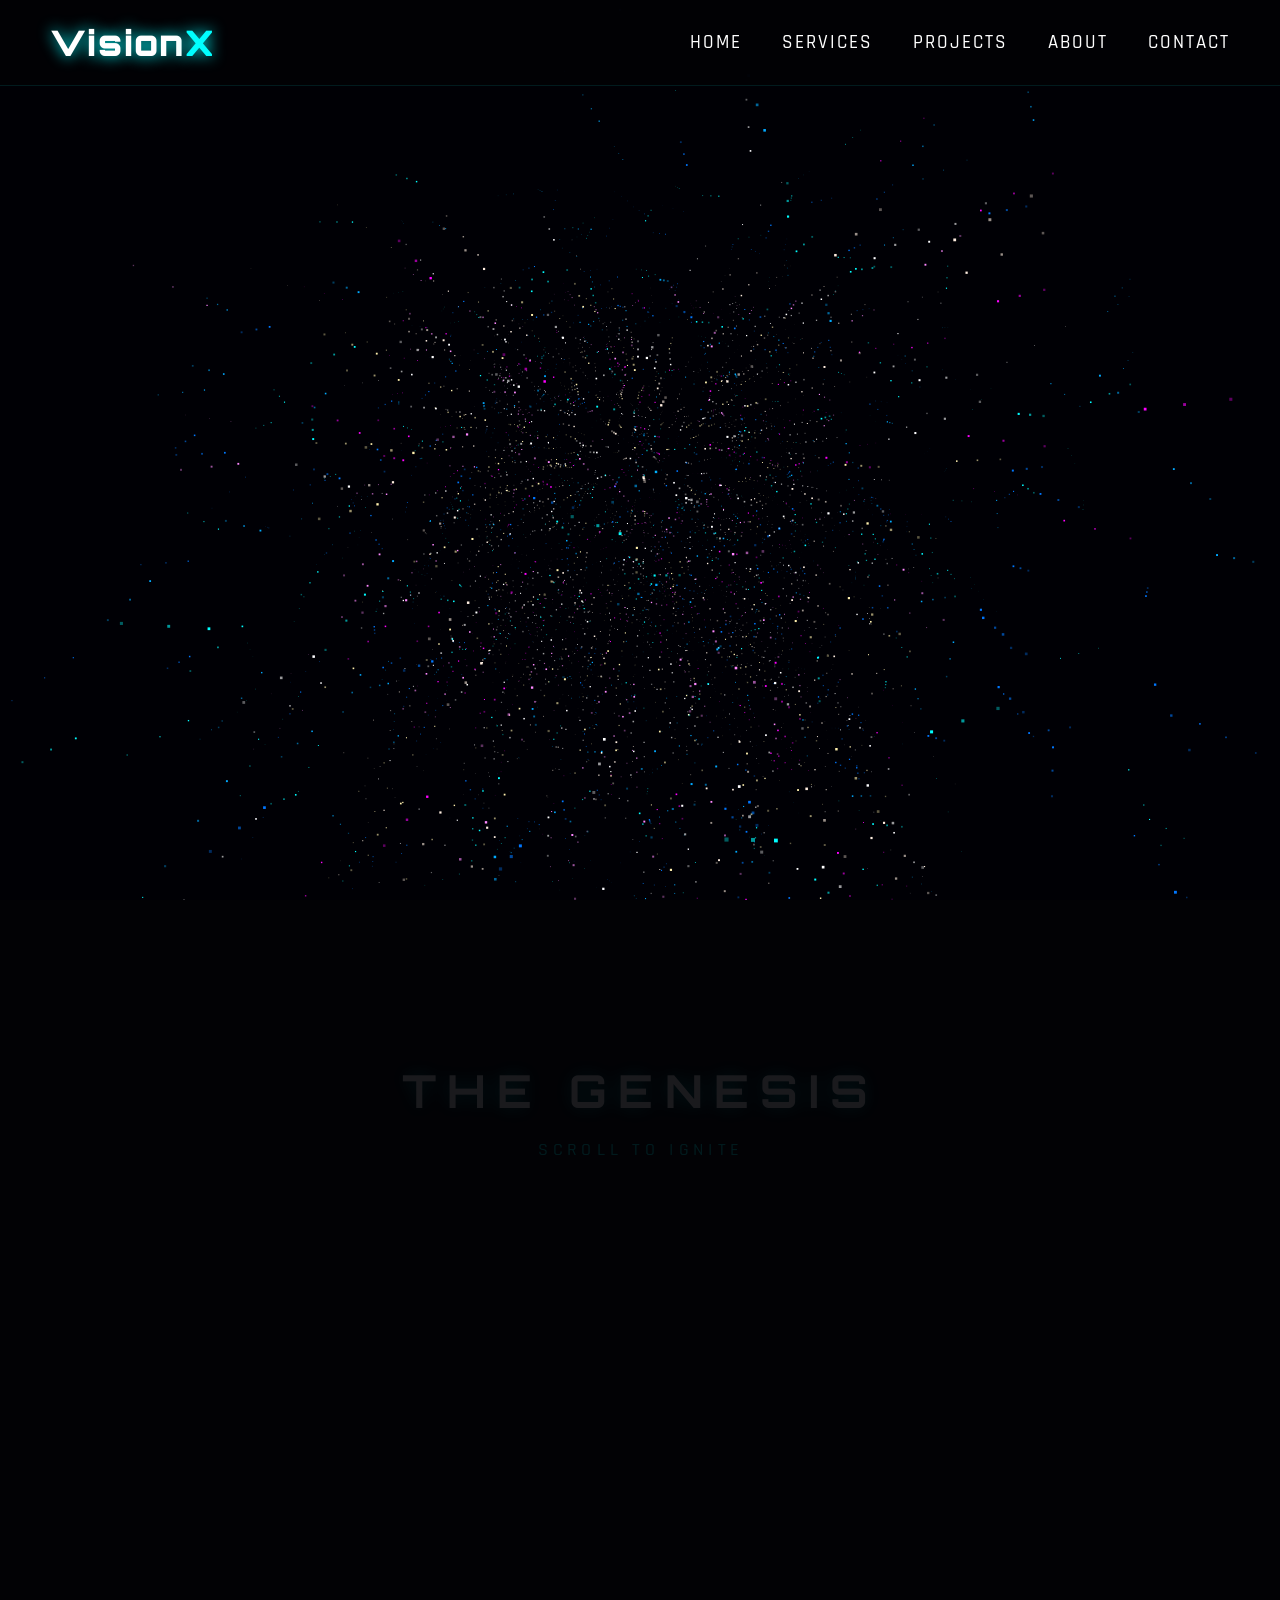
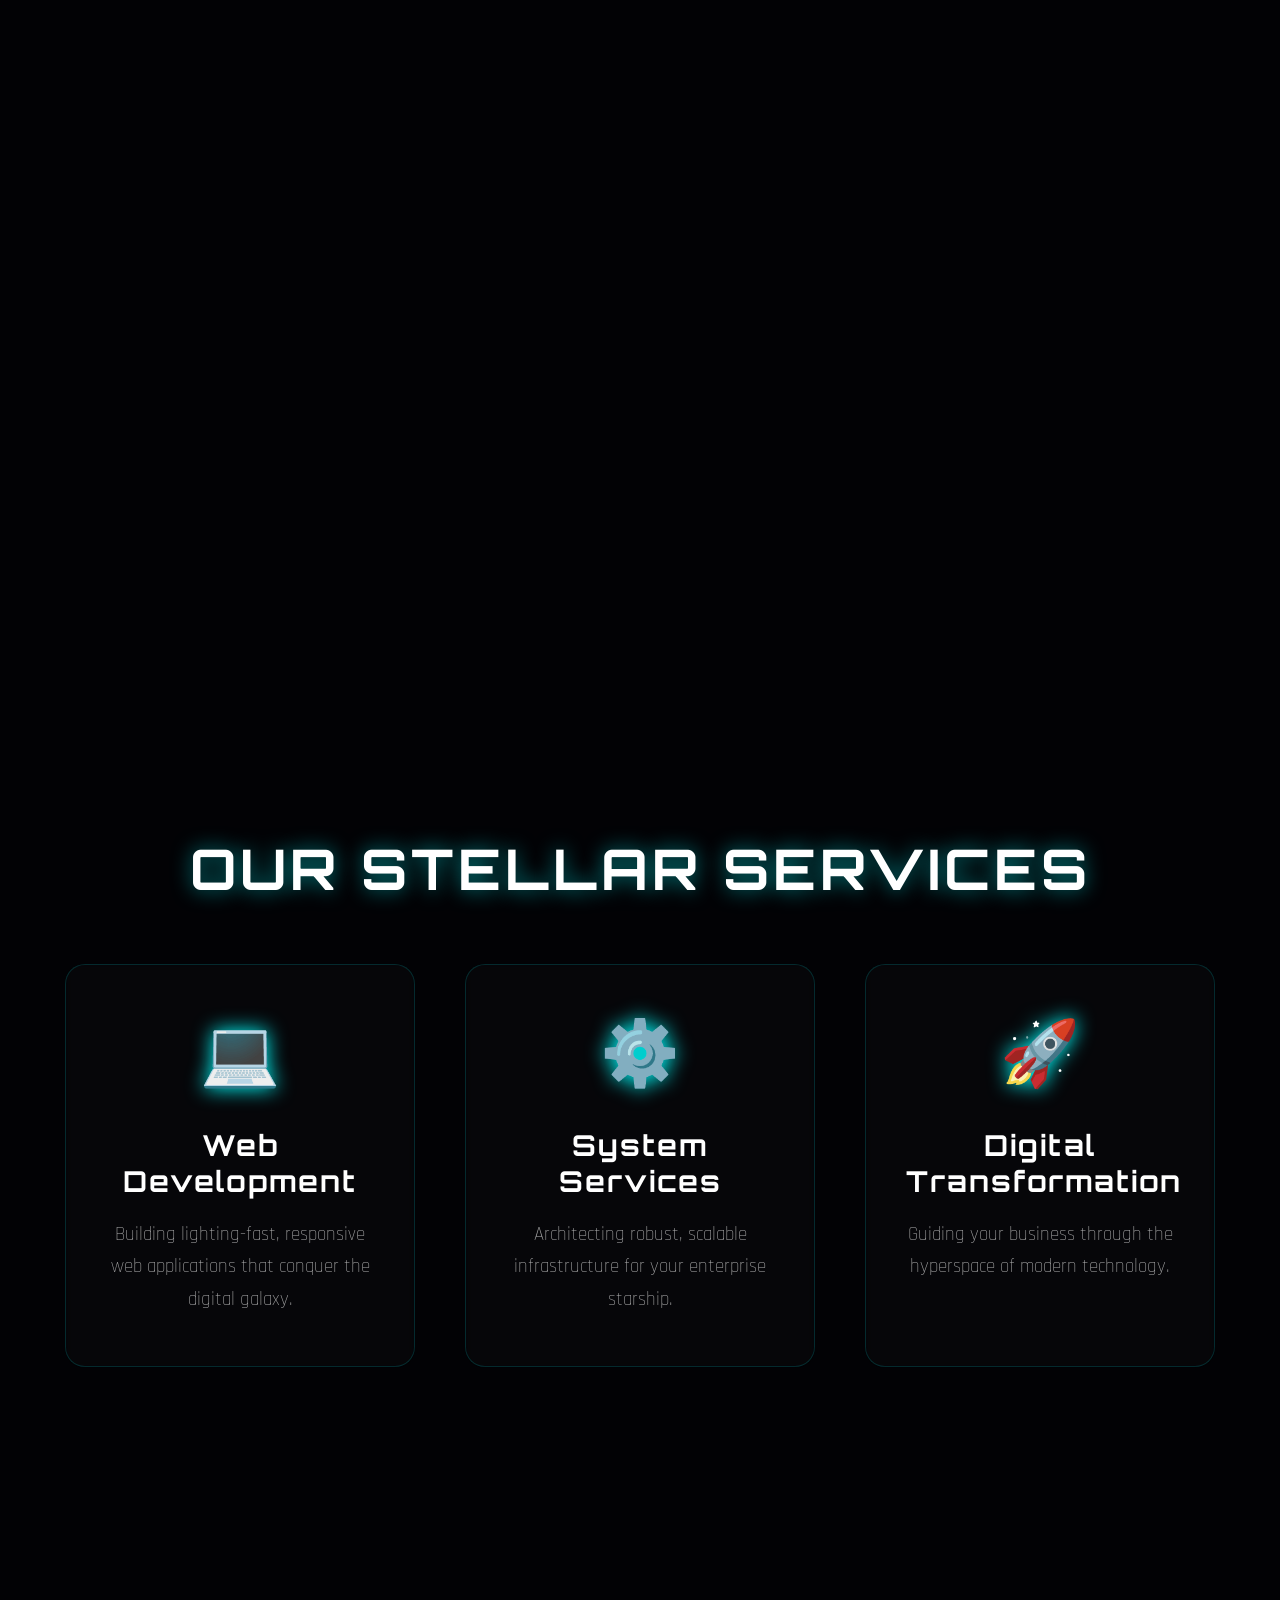
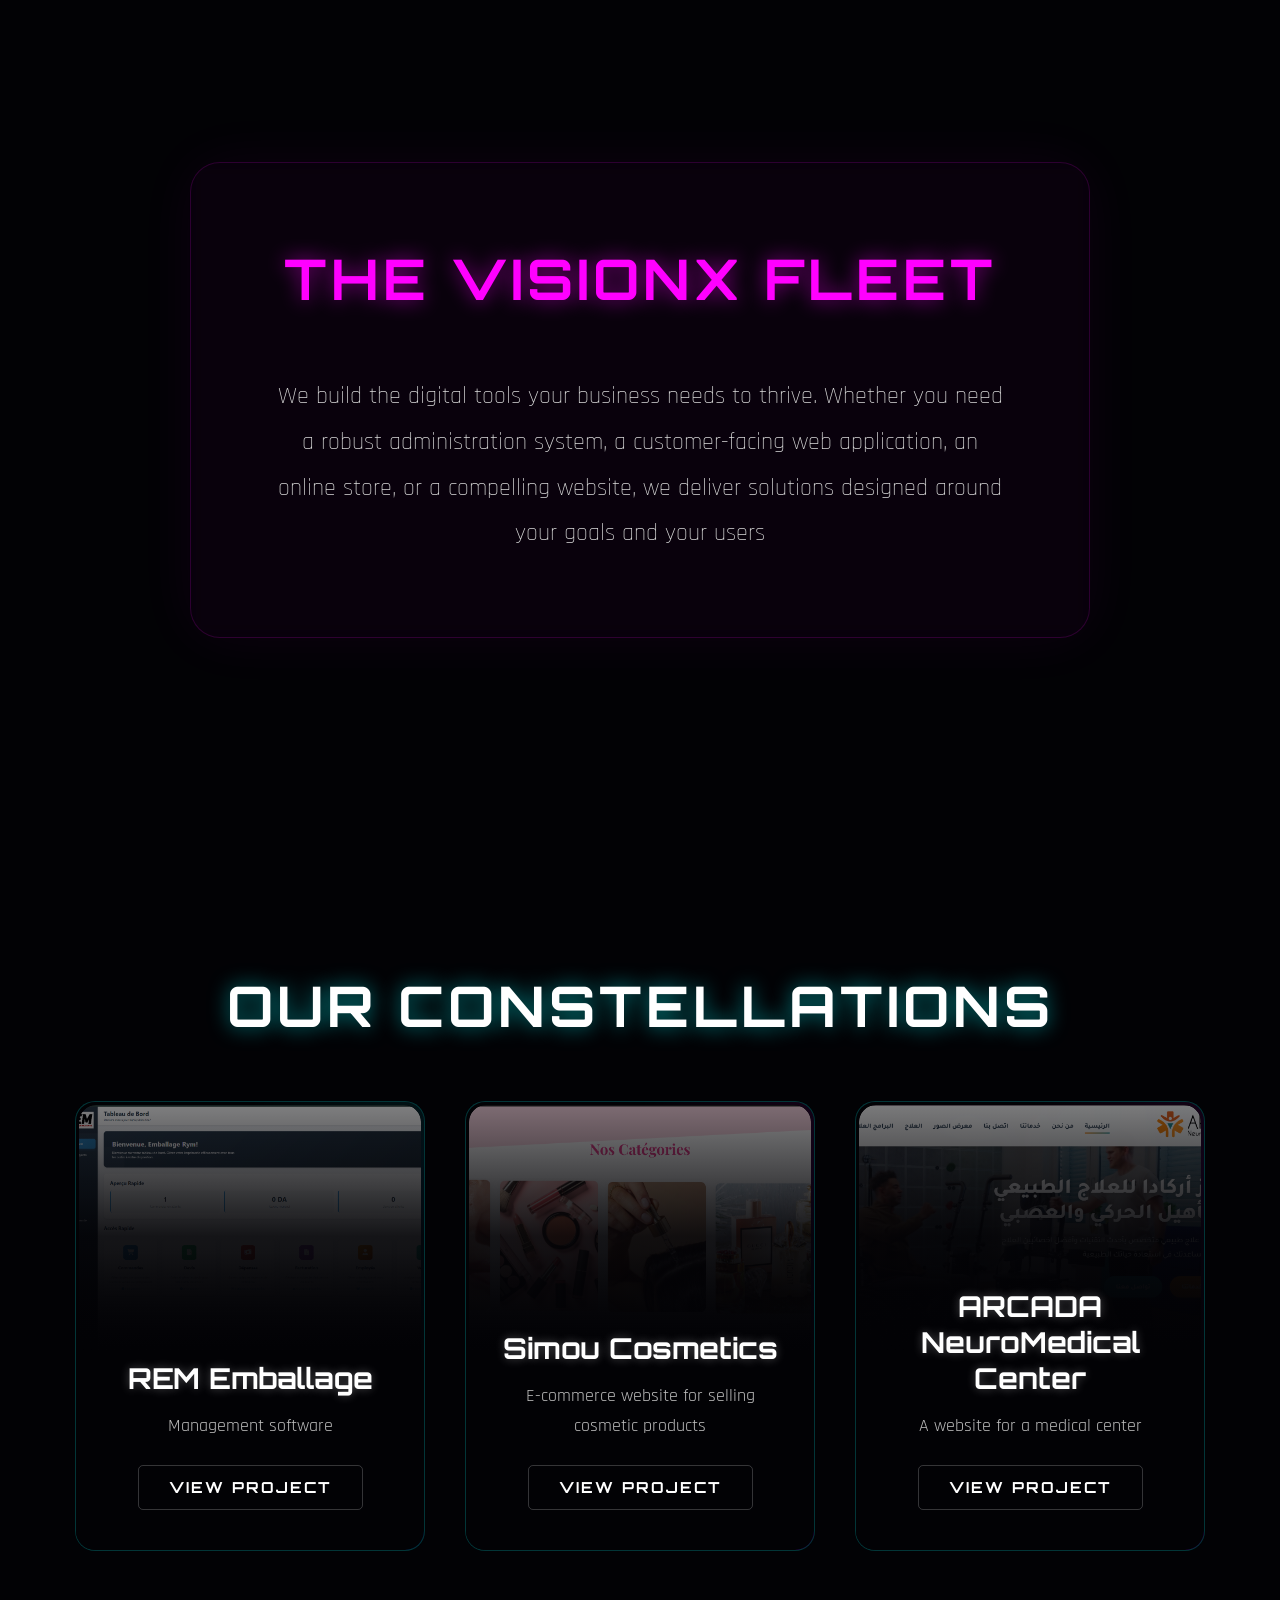
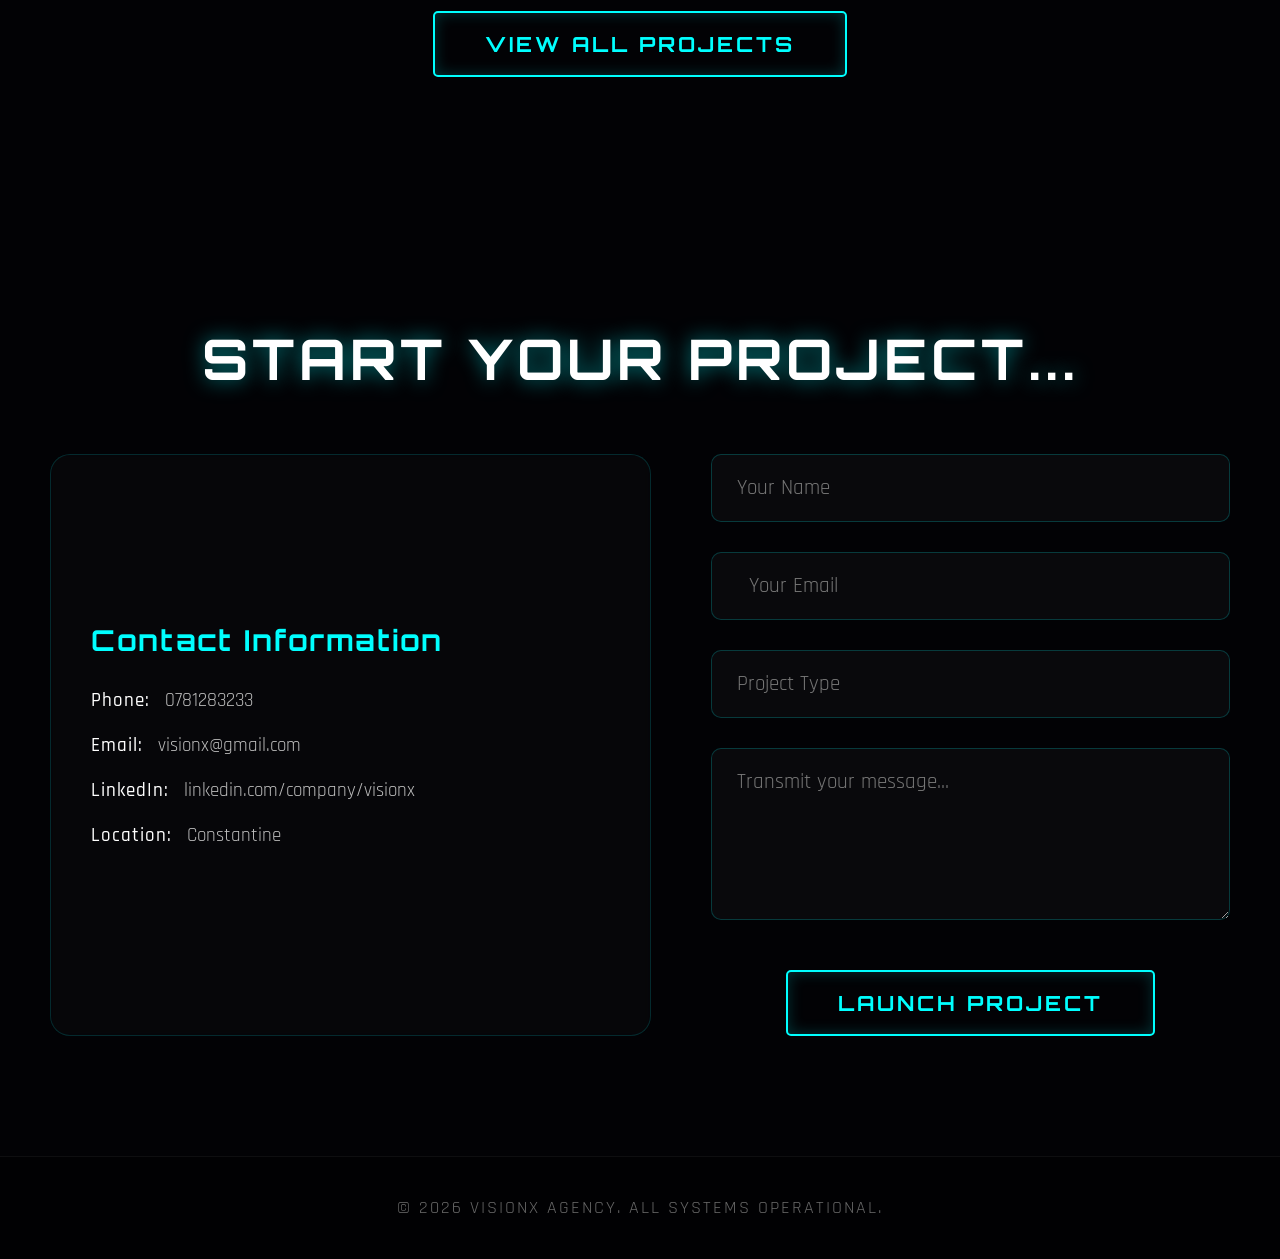
==== commit da77928c: "VisionX" ====
--- a/index.html
+++ b/index.html
@@ -1,2019 +1,168 @@
 <!DOCTYPE html>
-<html lang="fr">
+<html lang="en">
+
 <head>
     <meta charset="UTF-8">
     <meta name="viewport" content="width=device-width, initial-scale=1.0">
-    <title>VisionX | Agence Web Nouvelle Génération</title>
-    
-    <link rel="icon" type="image/x-icon" href="vx.png" >
-    <link rel="stylesheet" href="https://cdnjs.cloudflare.com/ajax/libs/font-awesome/6.4.0/css/all.min.css">
-    <link href="https://fonts.googleapis.com/css2?family=Poppins:wght@300;400;500;600;700&family=Montserrat:wght@800;900&display=swap" rel="stylesheet">
-    <!-- Arabic Fonts -->
-    <link href="https://fonts.googleapis.com/css2?family=Almarai:wght@300;400;700;800&family=Cairo:wght@300;400;600;700&display=swap" rel="stylesheet">
-    <style>
-        :root {
-            --primary: #6c63ff;
-            --primary-dark: #5a52d3;
-            --secondary: #ff6584;
-            --tertiary: #36d1dc;
-            --dark: #0a0a1a;
-            --light: #f8f9fa;
-            --gray: #8a8da0;
-            --transition: all 0.4s cubic-bezier(0.175, 0.885, 0.32, 1.275);
-            --header-height: 80px;
-        }
-        
-        * {
-            margin: 0;
-            padding: 0;
-            box-sizing: border-box;
-        }
-        
-        html {
-            scroll-behavior: smooth;
-        }
-        
-        body {
-            font-family: 'Poppins', sans-serif;
-            line-height: 1.6;
-            color: var(--light);
-            background-color: var(--dark);
-            overflow-x: hidden;
-        }
-        
-        body[lang="ar"] {
-            font-family: 'Almarai', 'Cairo', sans-serif;
-        }
-        
-        h1, h2, h3, h4 {
-            font-family: 'Montserrat', sans-serif;
-            font-weight: 800;
-            line-height: 1.2;
-        }
-        
-        body[lang="ar"] h1,
-        body[lang="ar"] h2,
-        body[lang="ar"] h3,
-        body[lang="ar"] h4 {
-            font-family: 'Cairo', 'Almarai', sans-serif;
-            font-weight: 700;
-        }
-        
-        .container {
-            width: 90%;
-            max-width: 1200px;
-            margin: 0 auto;
-            padding: 0 20px;
-        }
-        
-        section {
-            padding: 100px 0;
-            position: relative;
-        }
-        
-        /* Particle Canvas */
-        #particleCanvas {
-            position: fixed;
-            top: 0;
-            left: 0;
-            width: 100%;
-            height: 100%;
-            z-index: -1;
-        }
-        
-        /* Header & Navigation */
-        header {
-            position: fixed;
-            top: 0;
-            left: 0;
-            width: 100%;
-            z-index: 1000;
-            transition: var(--transition);
-            background-color: rgba(10, 10, 26, 0.7);
-            backdrop-filter: blur(10px);
-            height: var(--header-height);
-            display: flex;
-            align-items: center;
-        }
-        
-        header.scrolled {
-            background-color: rgba(10, 10, 26, 0.95);
-            box-shadow: 0 5px 30px rgba(0, 0, 0, 0.2);
-        }
-        
-        .navbar {
-            display: flex;
-            justify-content: space-between;
-            align-items: center;
-            width: 100%;
-        }
-        
-        .logo {
-            display: flex;
-            position: relative;
-            z-index: 1001;
-            align-items: center;
-            text-decoration: none;
-        }
-        
-        .logo-container {
-            display: flex;
-            align-items: center;
-        }
-        
-        .logo-img {
-            height: 200px;
-            width: auto;
-            margin-right: 15px;
-            margin-left: 15px;
-            transition: var(--transition);
-        }
+    <title>VisionX</title>
+    <!-- SEO Best Practices -->
+    <meta name="description"
+        content="VisionX is a digital agency specializing in stellar web development and robust system services. Elevate your enterprise beyond the stars.">
+    <link rel="stylesheet" href="style.css">
+    <link
+        href="https://fonts.googleapis.com/css2?family=Orbitron:wght@400;700;900&family=Rajdhani:wght@300;500;700&display=swap"
+        rel="stylesheet">
+</head>
 
-        .logo:hover .logo-img {
-            transform: scale(1.05);
-        }
-        
-        .logo-main {
-            font-size: 1.2rem;
-            line-height: 1;
-        }
-        
-        .logo-tagline {
-            font-size: 0.8rem;
-            color: var(--gray);
-            margin-top: 0px;
-        }
-        
-        .logo span {
-            color: var(--primary);
-            text-shadow: 0 0 15px rgba(108, 99, 255, 0.5);
-        }
-        
-        .nav-links {
-            display: flex;
-            list-style: none;
-            align-items: center;
-        }
-        
-        .nav-links li {
-            margin-left: 40px;
-        }
-        
-        .nav-links a {
-            color: var(--light);
-            text-decoration: none;
-            font-weight: 500;
-            font-size: 1.1rem;
-            transition: var(--transition);
-            position: relative;
-            padding: 5px 0;
-        }
-        
-        body[lang="ar"] .nav-links a {
-            font-family: 'Almarai', sans-serif;
-        }
-        
-        .nav-links a:hover {
-            color: var(--primary);
-        }
-        
-        .nav-links a::after {
-            content: '';
-            position: absolute;
-            bottom: 0;
-            left: 0;
-            width: 0;
-            height: 2px;
-            background: linear-gradient(to right, var(--primary), var(--tertiary));
-            transition: var(--transition);
-        }
-        
-        body[lang="ar"] .nav-links a::after {
-            left: auto;
-            right: 0;
-        }
-        
-        .nav-links a:hover::after {
-            width: 100%;
-        }
-        
-        .menu-toggle {
-            display: none;
-            font-size: 1.5rem;
-            cursor: pointer;
-            color: var(--light);
-            z-index: 1001;
-        }
-        
-        /* Language Switcher Styles */
-        .language-switcher {
-            position: relative;
-            z-index: 1001;
-        }
-        
-        .language-btn {
-            background: rgba(255, 255, 255, 0.1);
-            border: 1px solid rgba(255, 255, 255, 0.2);
-            border-radius: 25px;
-            padding: 10px 20px;
-            color: var(--light);
-            font-size: 1rem;
-            font-weight: 500;
-            cursor: pointer;
-            display: flex;
-            align-items: center;
-            gap: 10px;
-            transition: var(--transition);
-            backdrop-filter: blur(5px);
-        }
-        
-        .language-btn:hover {
-            background: rgba(255, 255, 255, 0.15);
-            border-color: var(--primary);
-            transform: translateY(-2px);
-        }
-        
-        .language-btn i {
-            font-size: 1.2rem;
-        }
-        
-        .language-dropdown {
-            position: absolute;
-            top: 100%;
-            right: 0;
-            margin-top: 10px;
-            background: rgba(10, 10, 26, 0.95);
-            border-radius: 15px;
-            padding: 10px 0;
-            min-width: 180px;
-            backdrop-filter: blur(20px);
-            border: 1px solid rgba(255, 255, 255, 0.1);
-            opacity: 0;
-            visibility: hidden;
-            transform: translateY(10px);
-            transition: var(--transition);
-            box-shadow: 0 10px 40px rgba(0, 0, 0, 0.3);
-        }
-        
-        body[lang="ar"] .language-dropdown {
-            right: auto;
-            left: 0;
-        }
-        
-        .language-dropdown.active {
-            opacity: 1;
-            visibility: visible;
-            transform: translateY(0);
-        }
-        
-        .language-option {
-            padding: 12px 25px;
-            display: flex;
-            align-items: center;
-            gap: 12px;
-            cursor: pointer;
-            transition: var(--transition);
-            color: var(--light);
-            text-decoration: none;
-        }
-        
-        body[lang="ar"] .language-option {
-            font-family: 'Almarai', sans-serif;
-        }
-        
-        .language-option:hover {
-            background: rgba(108, 99, 255, 0.2);
-            padding-left: 30px;
-        }
-        
-        body[lang="ar"] .language-option:hover {
-            padding-left: 25px;
-            padding-right: 30px;
-        }
-        
-        .language-option i {
-            font-size: 1.2rem;
-            width: 24px;
-            text-align: center;
-        }
-        
-        .language-option.active {
-            background: rgba(108, 99, 255, 0.3);
-            color: var(--primary);
-            position: relative;
-        }
-        
-        .language-option.active::before {
-            content: '✓';
-            position: absolute;
-            right: 20px;
-            font-weight: bold;
-        }
-        
-        body[lang="ar"] .language-option.active::before {
-            right: auto;
-            left: 20px;
-        }
-        
-        /* Hero Section - Centered */
-        .hero {
-            min-height: calc(100vh - var(--header-height));
-            display: flex;
-            align-items: center;
-            justify-content: center;
-            text-align: center;
-            padding-top: 200px; 
-        }
-        
-        .hero-content {
-            max-width: 900px;
-            position: relative;
-            z-index: 10;
-            display: flex;
-            flex-direction: column;
-            align-items: center;
-            justify-content: center;
-            width: 100%;
-            margin: 0 auto;
-        }
-        
-        .hero-text {
-            display: flex;
-            flex-direction: column;
-            align-items: center;
-            justify-content: center;
-            width: 100%;
-        }
-        
-        .hero-text h1 {
-            font-size: 3.5rem;
-            margin-bottom: 25px;
-            color: var(--light);
-            line-height: 1.1;
-            text-shadow: 0 5px 15px rgba(0, 0, 0, 0.3);
-        }
-        
-        body[lang="ar"] .hero-text h1 {
-            font-size: 3.2rem;
-            font-family: 'Cairo', sans-serif;
-            font-weight: 700;
-            line-height: 1.3;
-        }
-        
-        .hero-text h1 span {
-            background: linear-gradient(90deg, var(--primary), var(--tertiary));
-            -webkit-background-clip: text;
-            background-clip: text;
-            color: transparent;
-            display: inline-block;
-            position: relative;
-        }
-        
-        .hero-text p {
-            font-size: 1.3rem;
-            color: var(--gray);
-            margin-bottom: 40px;
-            max-width: 600px;
-            text-align: center;
-        }
-        
-        body[lang="ar"] .hero-text p {
-            font-family: 'Almarai', sans-serif;
-            font-size: 1.4rem;
-            line-height: 1.8;
-        }
-        
-        .hero-buttons {
-            display: flex;
-            gap: 20px;
-            justify-content: center;
-            flex-wrap: wrap;
-        }
-        
-        body[lang="ar"] .hero-buttons {
-            flex-direction: row-reverse;
-        }
-        
-        .floating-shapes {
-            position: absolute;
-            width: 100%;
-            height: 100%;
-            z-index: 1;
-        }
-        
-        .floating-shape {
-            position: absolute;
-            border-radius: 50%;
-            filter: blur(40px);
-            opacity: 0.6;
-            animation: float 8s ease-in-out infinite;
-        }
-        
-        .shape-1 {
-            width: 300px;
-            height: 300px;
-            top: 10%;
-            left: 5%;
-            background: linear-gradient(135deg, var(--primary), transparent);
-            animation-delay: 0s;
-        }
-        
-        .shape-2 {
-            width: 200px;
-            height: 200px;
-            bottom: 10%;
-            right: 10%;
-            background: linear-gradient(135deg, var(--secondary), transparent);
-            animation-delay: 2s;
-        }
-        
-        .shape-3 {
-            width: 150px;
-            height: 150px;
-            top: 50%;
-            left: 15%;
-            background: linear-gradient(135deg, var(--tertiary), transparent);
-            animation-delay: 4s;
-        }
-        
-        .btn {
-            display: inline-block;
-            padding: 18px 40px;
-            background: linear-gradient(90deg, var(--primary), var(--tertiary));
-            color: white;
-            border-radius: 50px;
-            text-decoration: none;
-            font-weight: 600;
-            font-size: 1.1rem;
-            transition: var(--transition);
-            border: none;
-            cursor: pointer;
-            box-shadow: 0 15px 30px rgba(108, 99, 255, 0.3);
-            position: relative;
-            overflow: hidden;
-            z-index: 1;
-        }
-        
-        body[lang="ar"] .btn {
-            font-family: 'Almarai', sans-serif;
-            font-weight: 700;
-            font-size: 1.2rem;
-        }
-        
-        .btn::before {
-            content: '';
-            position: absolute;
-            top: 0;
-            left: -100%;
-            width: 100%;
-            height: 100%;
-            background: linear-gradient(90deg, var(--tertiary), var(--primary));
-            transition: var(--transition);
-            z-index: -1;
-        }
-        
-        .btn:hover::before {
-            left: 0;
-        }
-        
-        .btn:hover {
-            transform: translateY(-5px);
-            box-shadow: 0 20px 40px rgba(108, 99, 255, 0.4);
-        }
-        
-        .btn-secondary {
-            background: transparent;
-            border: 2px solid var(--primary);
-            color: var(--primary);
-            box-shadow: none;
-        }
-        
-        .btn-secondary::before {
-            background: linear-gradient(90deg, var(--primary), var(--tertiary));
-        }
-        
-        .btn-secondary:hover {
-            color: white;
-        }
-        
-        /* Services Section */
-        .services {
-            position: relative;
-            z-index: 10;
-        }
-        
-        .section-title {
-            text-align: center;
-            margin-bottom: 80px;
-        }
-        
-        .section-title h2 {
-            font-size: 3.5rem;
-            color: var(--light);
-            margin-bottom: 20px;
-            background: linear-gradient(90deg, var(--primary), var(--tertiary));
-            -webkit-background-clip: text;
-            background-clip: text;
-            color: transparent;
-        }
-        
-        body[lang="ar"] .section-title h2 {
-            font-family: 'Cairo', sans-serif;
-            font-weight: 700;
-            font-size: 3.2rem;
-        }
-        
-        .section-title p {
-            color: var(--gray);
-            max-width: 700px;
-            margin: 0 auto;
-            font-size: 1.2rem;
-        }
-        
-        body[lang="ar"] .section-title p {
-            font-family: 'Almarai', sans-serif;
-            font-size: 1.3rem;
-            line-height: 1.8;
-        }
-        
-        .services-grid {
-            display: grid;
-            grid-template-columns: repeat(auto-fit, minmax(350px, 1fr));
-            gap: 40px;
-        }
-        
-        .service-card {
-            background: rgba(255, 255, 255, 0.05);
-            border-radius: 20px;
-            padding: 50px 40px;
-            backdrop-filter: blur(10px);
-            border: 1px solid rgba(255, 255, 255, 0.1);
-            transition: var(--transition);
-            position: relative;
-            overflow: hidden;
-            z-index: 1;
-        }
-        
-        .service-card:hover {
-            transform: translateY(-20px);
-            background: rgba(255, 255, 255, 0.08);
-            border-color: var(--primary);
-            box-shadow: 0 20px 40px rgba(0, 0, 0, 0.3);
-        }
-        
-        .service-card::before {
-            content: '';
-            position: absolute;
-            top: 0;
-            left: 0;
-            width: 100%;
-            height: 5px;
-            background: linear-gradient(to right, var(--primary), var(--tertiary));
-            z-index: 2;
-        }
-        
-        .service-icon {
-            width: 100px;
-            height: 100px;
-            background: linear-gradient(135deg, var(--primary), var(--tertiary));
-            border-radius: 20px;
-            display: flex;
-            align-items: center;
-            justify-content: center;
-            margin-bottom: 30px;
-            color: white;
-            font-size: 2.5rem;
-            transform: rotate(-5deg);
-            transition: var(--transition);
-        }
-        
-        .service-card:hover .service-icon {
-            transform: rotate(0deg) scale(1.1);
-        }
-        
-        .service-card h3 {
-            font-size: 1.8rem;
-            margin-bottom: 20px;
-            color: var(--light);
-        }
-        
-        body[lang="ar"] .service-card h3 {
-            font-family: 'Cairo', sans-serif;
-            font-weight: 700;
-            font-size: 1.9rem;
-        }
-        
-        .service-card p {
-            color: var(--gray);
-            margin-bottom: 25px;
-        }
-        
-        body[lang="ar"] .service-card p {
-            font-family: 'Almarai', sans-serif;
-            font-size: 1.1rem;
-            line-height: 1.8;
-        }
-        
-        /* Portfolio Section */
-        .portfolio {
-            position: relative;
-            z-index: 10;
-        }
-        
-        .portfolio-grid {
-            display: grid;
-            grid-template-columns: repeat(auto-fill, minmax(400px, 1fr));
-            gap: 40px;
-        }
-        
-        .portfolio-item {
-            border-radius: 20px;
-            overflow: hidden;
-            position: relative;
-            height: 350px;
-            background: rgba(255, 255, 255, 0.05);
-            border: 1px solid rgba(255, 255, 255, 0.1);
-            transition: var(--transition);
-        }
-        
-        .portfolio-item:hover {
-            transform: translateY(-15px);
-            border-color: var(--primary);
-            box-shadow: 0 25px 50px rgba(0, 0, 0, 0.4);
-        }
-        
-        .portfolio-img {
-            width: 100%;
-            height: 100%;
-            object-fit: cover;
-            transition: var(--transition);
-            filter: grayscale(0.3);
-        }
-        
-        .portfolio-item:hover .portfolio-img {
-            filter: grayscale(0);
-            transform: scale(1.05);
-        }
-        
-        .portfolio-overlay {
-            position: absolute;
-            bottom: 0;
-            left: 0;
-            width: 100%;
-            padding: 40px;
-            background: linear-gradient(to top, rgba(10, 10, 26, 0.95), transparent);
-            color: white;
-            transform: translateY(20px);
-            opacity: 0;
-            transition: var(--transition);
-        }
-        
-        .portfolio-item:hover .portfolio-overlay {
-            transform: translateY(0);
-            opacity: 1;
-        }
-        
-        .portfolio-overlay h3 {
-            font-size: 1.8rem;
-        }
-        
-        body[lang="ar"] .portfolio-overlay h3 {
-            font-family: 'Cairo', sans-serif;
-            font-weight: 700;
-        }
-        
-        /* Contact Section */
-        .contact {
-            position: relative;
-            z-index: 10;
-        }
-        
-        .contact-content {
-            display: flex;
-            flex-wrap: wrap;
-            gap: 60px;
-        }
-        
-        body[lang="ar"] .contact-content {
-            flex-direction: row-reverse;
-        }
-        
-        .contact-info {
-            flex: 1;
-            min-width: 350px;
-        }
-        
-        .contact-form {
-            flex: 1;
-            min-width: 350px;
-        }
-        
-        .contact-card {
-            background: rgba(255, 255, 255, 0.05);
-            border-radius: 20px;
-            padding: 50px;
-            margin-bottom: 30px;
-            backdrop-filter: blur(10px);
-            border: 1px solid rgba(255, 255, 255, 0.1);
-        }
-        
-        .contact-card h3 {
-            font-size: 1.8rem;
-            margin-bottom: 30px;
-            color: var(--light);
-        }
-        
-        body[lang="ar"] .contact-card h3 {
-            font-family: 'Cairo', sans-serif;
-            font-weight: 700;
-        }
-        
-        .contact-detail {
-            display: flex;
-            align-items: center;
-            margin-bottom: 25px;
-        }
-        
-        body[lang="ar"] .contact-detail {
-            flex-direction: row-reverse;
-        }
-        
-        .contact-detail i {
-            width: 60px;
-            height: 60px;
-            background: linear-gradient(135deg, var(--primary), var(--tertiary));
-            color: white;
-            border-radius: 15px;
-            display: flex;
-            align-items: center;
-            justify-content: center;
-            margin-right: 20px;
-            font-size: 1.5rem;
-        }
-        
-        body[lang="ar"] .contact-detail i {
-            margin-right: 0;
-            margin-left: 20px;
-        }
-        
-        .contact-detail div h4 {
-            font-size: 1.2rem;
-            margin-bottom: 5px;
-        }
-        
-        body[lang="ar"] .contact-detail div h4 {
-            font-family: 'Cairo', sans-serif;
-            font-weight: 700;
-        }
-        
-        .contact-detail div p {
-            color: var(--gray);
-        }
-        
-        body[lang="ar"] .contact-detail div p {
-            font-family: 'Almarai', sans-serif;
-        }
-        
-        .form-group {
-            margin-bottom: 30px;
-        }
-        
-        .form-control {
-            width: 100%;
-            padding: 18px 25px;
-            background: rgba(255, 255, 255, 0.05);
-            border: 1px solid rgba(255, 255, 255, 0.1);
-            border-radius: 15px;
-            font-family: 'Poppins', sans-serif;
-            font-size: 1rem;
-            transition: var(--transition);
-            color: var(--light);
-        }
-        
-        body[lang="ar"] .form-control {
-            font-family: 'Almarai', sans-serif;
-            font-size: 1.1rem;
-            text-align: right;
-        }
-        
-        .form-control:focus {
-            outline: none;
-            border-color: var(--primary);
-            box-shadow: 0 0 20px rgba(108, 99, 255, 0.2);
-        }
-        
-        textarea.form-control {
-            min-height: 180px;
-            resize: vertical;
-        }
-        
-        body[lang="ar"] textarea.form-control {
-            text-align: right;
-            direction: rtl;
-        }
-        
-        /* Footer */
-        footer {
-            background: rgba(5, 5, 15, 0.95);
-            padding: 100px 0 40px;
-            position: relative;
-            z-index: 10;
-            border-top: 1px solid rgba(255, 255, 255, 0.1);
-        }
-        
-        .footer-content {
-            display: flex;
-            flex-wrap: wrap;
-            justify-content: space-between;
-            margin-bottom: 60px;
-        }
-        
-        body[lang="ar"] .footer-content {
-            flex-direction: row-reverse;
-        }
-        
-        .footer-col {
-            flex: 1;
-            min-width: 250px;
-            margin-bottom: 40px;
-        }
-        
-        .footer-col h3 {
-            font-size: 1.5rem;
-            margin-bottom: 30px;
-            color: var(--light);
-        }
-        
-        body[lang="ar"] .footer-col h3 {
-            font-family: 'Cairo', sans-serif;
-            font-weight: 700;
-        }
-        
-        .footer-links {
-            list-style: none;
-        }
-        
-        .footer-links li {
-            margin-bottom: 15px;
-        }
-        
-        .footer-links a {
-            color: var(--gray);
-            text-decoration: none;
-            transition: var(--transition);
-        }
-        
-        body[lang="ar"] .footer-links a {
-            font-family: 'Almarai', sans-serif;
-            font-size: 1.1rem;
-        }
-        
-        .footer-links a:hover {
-            color: var(--primary);
-            padding-left: 10px;
-        }
-        
-        body[lang="ar"] .footer-links a:hover {
-            padding-left: 0;
-            padding-right: 10px;
-        }
-        
-        .social-links {
-            display: flex;
-            margin-top: 30px;
-        }
-        
-        .social-links a {
-            width: 50px;
-            height: 50px;
-            background: rgba(255, 255, 255, 0.05);
-            border-radius: 15px;
-            display: flex;
-            align-items: center;
-            justify-content: center;
-            margin-right: 15px;
-            color: var(--light);
-            text-decoration: none;
-            transition: var(--transition);
-        }
-        
-        .social-links a:hover {
-            background: linear-gradient(135deg, var(--primary), var(--tertiary));
-            transform: translateY(-5px);
-        }
-        
-        .copyright {
-            text-align: center;
-            padding-top: 40px;
-            border-top: 1px solid rgba(255, 255, 255, 0.1);
-            color: var(--gray);
-            font-size: 0.9rem;
-        }
-        
-        body[lang="ar"] .copyright {
-            font-family: 'Almarai', sans-serif;
-            font-size: 1rem;
-        }
-        
-        /* Animation Classes */
-        .animate-on-scroll {
-            opacity: 0;
-            transform: translateY(30px);
-            transition: opacity 0.8s cubic-bezier(0.4, 0, 0.2, 1), 
-                        transform 0.8s cubic-bezier(0.4, 0, 0.2, 1);
-        }
-        
-        .animate-on-scroll.animated {
-            opacity: 1;
-            transform: translateY(0);
-        }
-        
-        /* Staggered animations */
-        .animate-on-scroll:nth-child(2) { transition-delay: 0.1s; }
-        .animate-on-scroll:nth-child(3) { transition-delay: 0.2s; }
-        .animate-on-scroll:nth-child(4) { transition-delay: 0.3s; }
-        .animate-on-scroll:nth-child(5) { transition-delay: 0.4s; }
-        
-        /* Typewriter effect for hero */
-        .typewriter {
-            overflow: hidden;
-            border-right: 2px solid var(--primary);
-            white-space: nowrap;
-            animation: typing 3.5s steps(40, end), blink-caret 0.75s step-end infinite;
-        }
-        
-        @keyframes typing {
-            from { width: 0 }
-            to { width: 100% }
-        }
-        
-        @keyframes blink-caret {
-            from, to { border-color: transparent }
-            50% { border-color: var(--primary) }
-        }
-        
-        /* Floating animation */
-        @keyframes float {
-            0%, 100% {
-                transform: translateY(0) rotate(0deg);
-            }
-            50% {
-                transform: translateY(-30px) rotate(10deg);
-            }
-        }
-        
-        /* Fade-in-left animation */
-        .fade-in-left {
-            animation: fadeInLeft 1s ease-out;
-        }
-        
-        @keyframes fadeInLeft {
-            from {
-                opacity: 0;
-                transform: translateX(-50px);
-            }
-            to {
-                opacity: 1;
-                transform: translateX(0);
-            }
-        }
-        
-        /* Fade-in-right animation */
-        .fade-in-right {
-            animation: fadeInRight 1s ease-out;
-        }
-        
-        @keyframes fadeInRight {
-            from {
-                opacity: 0;
-                transform: translateX(50px);
-            }
-            to {
-                opacity: 1;
-                transform: translateX(0);
-            }
-        }
-        
-        /* Scale-in animation */
-        .scale-in {
-            animation: scaleIn 0.8s cubic-bezier(0.175, 0.885, 0.32, 1.275);
-        }
-        
-        @keyframes scaleIn {
-            from {
-                opacity: 0;
-                transform: scale(0.8);
-            }
-            to {
-                opacity: 1;
-                transform: scale(1);
-            }
-        }
-        
-        /* Pulse animation for logo */
-        @keyframes pulse {
-            from {
-                opacity: 0.3;
-                transform: scale(0.9);
-            }
-            to {
-                opacity: 0.6;
-                transform: scale(1.1);
-            }
-        }
-        
-        /* Responsive Styles */
-        @media (max-width: 1200px) {
-            .hero-text h1 {
-                font-size: 3.2rem;
-            }
-            
-            body[lang="ar"] .hero-text h1 {
-                font-size: 3rem;
-            }
-        }
-        
-        @media (max-width: 992px) {
-            .hero {
-                min-height: calc(100vh - var(--header-height));
-            }
-            
-            .hero-text h1 {
-                font-size: 3rem;
-            }
-            
-            body[lang="ar"] .hero-text h1 {
-                font-size: 2.8rem;
-            }
-            
-            .hero-buttons {
-                flex-direction: column;
-                align-items: center;
-                gap: 15px;
-            }
-            
-            body[lang="ar"] .hero-buttons {
-                flex-direction: column;
-            }
-            
-            .btn-secondary {
-                margin-left: 0;
-                margin-top: 0;
-            }
-            
-            .contact-content {
-                flex-direction: column;
-            }
-            
-            body[lang="ar"] .contact-content {
-                flex-direction: column;
-            }
-        }
-        
-        @media (max-width: 768px) {
-            .menu-toggle {
-                display: block;
-            }
-            
-            .nav-links {
-                position: fixed;
-                top: 0;
-                left: 0;
-                width: 100%;
-                height: 100vh;
-                background: rgba(10, 10, 26, 0.98);
-                flex-direction: column;
-                align-items: center;
-                justify-content: center;
-                transform: translateX(-100%);
-                opacity: 0;
-                transition: var(--transition);
-                z-index: 999;
-                backdrop-filter: blur(10px);
-            }
-            
-            body[lang="ar"] .nav-links {
-                transform: translateX(100%);
-            }
-            
-            .nav-links.active {
-                transform: translateX(0);
-                opacity: 1;
-            }
-            
-            .nav-links li {
-                margin: 20px 0;
-            }
-            
-            .nav-links a {
-                font-size: 1.5rem;
-            }
-            
-            body[lang="ar"] .nav-links a {
-                font-family: 'Almarai', sans-serif;
-                font-size: 1.6rem;
-            }
-            
-            .hero-text h1 {
-                font-size: 2.6rem;
-            }
-            
-            body[lang="ar"] .hero-text h1 {
-                font-size: 2.4rem;
-            }
-            
-            .section-title h2 {
-                font-size: 2.8rem;
-            }
-            
-            body[lang="ar"] .section-title h2 {
-                font-size: 2.6rem;
-            }
-            
-            .services-grid,
-            .portfolio-grid {
-                grid-template-columns: 1fr;
-            }
-            
-            .logo-img {
-                height: 40px;
-            }
-            
-            .language-switcher {
-                margin-top: 20px;
-            }
-            
-            .language-btn {
-                font-size: 0.9rem;
-                padding: 8px 15px;
-            }
-            
-            body[lang="ar"] .language-btn {
-                font-family: 'Almarai', sans-serif;
-            }
-            
-            .language-dropdown {
-                position: fixed;
-                top: 50%;
-                left: 50%;
-                transform: translate(-50%, -50%) scale(0.9);
-                opacity: 0;
-                visibility: hidden;
-                min-width: 250px;
-            }
-            
-            .language-dropdown.active {
-                transform: translate(-50%, -50%) scale(1);
-                opacity: 1;
-                visibility: visible;
-            }
-            
-            .footer-content {
-                flex-direction: column;
-            }
-            
-            body[lang="ar"] .footer-content {
-                flex-direction: column;
-            }
-        }
-        
-        @media (max-width: 576px) {
-            .hero-text h1 {
-                font-size: 2.3rem;
-            }
-            
-            body[lang="ar"] .hero-text h1 {
-                font-size: 2.1rem;
-            }
-            
-            .hero-text p {
-                font-size: 1.1rem;
-            }
-            
-            body[lang="ar"] .hero-text p {
-                font-size: 1.2rem;
-            }
-            
-            .logo-main {
-                font-size: 1.0rem;
-            }
-            
-            .logo-img {
-                height: 36px;
-            }
-            
-            .btn {
-                padding: 15px 30px;
-                font-size: 1rem;
-            }
-            
-            body[lang="ar"] .btn {
-                font-size: 1.1rem;
-            }
-            
-            .section-title h2 {
-                font-size: 2.2rem;
-            }
-            
-            body[lang="ar"] .section-title h2 {
-                font-size: 2rem;
-            }
-            
-            .service-card,
-            .contact-card {
-                padding: 30px;
-            }
-            
-            .service-card h3 {
-                font-size: 1.6rem;
-            }
-            
-            body[lang="ar"] .service-card h3 {
-                font-size: 1.7rem;
-            }
-        }
-    </style>
-</head>
 <body>
-    <!-- Particle Background Canvas -->
-    <canvas id="particleCanvas"></canvas>
-    
-    <!-- Header & Navigation -->
-    <header id="header">
-        <div class="container">
-            <nav class="navbar">
-                <a href="#home" class="logo">
-                    <div class="logo-container">
-                        <img src="visionx1.png" alt="VisionX Logo" class="logo-img">
+    <div id="canvas-container">
+        <canvas id="galaxy-canvas"></canvas>
+    </div>
+
+    <nav aria-label="Main Navigation">
+        <div class="logo">Vision<span>X</span></div>
+
+        <ul>
+            <li><a href="#home">Home</a></li>
+            <li><a href="#services">Services</a></li>
+            <li><a href="projects.html">Projects</a></li>
+            <li><a href="about.html">About</a></li>
+            <li><a href="#contact">Contact</a></li>
+        </ul>
+    </nav>
+
+    <main>
+        <section id="home-wrapper" class="home-wrapper">
+            <div id="home" class="hero sticky-hero">
+                <div id="galaxy-intro">
+                    <h2>THE GENESIS</h2>
+                    <p class="scroll-instruction">Scroll to Ignite</p>
+                </div>
+
+                <div class="hero-content" id="visionx-content">
+                    <h1 class="glitch" data-text="VISIONX">VISIONX</h1>
+                    <p class="subtitle">Where Vision Meets Innovation</p>
+                    <a href="#services" class="btn">Explore Our Universe</a>
+                </div>
+
+                <div class="scroll-indicator" id="scroll-indicator">
+                    <div class="mouse">
+                        <div class="wheel"></div>
                     </div>
-                </a>
-                
-                <div class="menu-toggle" id="menuToggle">
-                    <i class="fas fa-bars"></i>
-                </div>
-                
-                <ul class="nav-links" id="navLinks">
-                    <li><a href="#home" data-key="home">Accueil</a></li>
-                    <li><a href="#services" data-key="services">Services</a></li>
-                    <li><a href="#portfolio" data-key="portfolio">Portfolio</a></li>
-                    <li><a href="#contact" data-key="contact">Contact</a></li>
-                    <li class="language-switcher">
-                        <div class="language-btn" id="languageBtn">
-                            <i class="fas fa-globe"></i>
-                            <span id="currentLanguage">Français</span>
-                            <i class="fas fa-chevron-down"></i>
-                        </div>
-                        <div class="language-dropdown" id="languageDropdown">
-                            <a href="#" class="language-option active" data-lang="fr">
-                                <i class="fas fa-flag"></i>
-                                Français
-                            </a>
-                            <a href="#" class="language-option" data-lang="en">
-                                <i class="fas fa-flag-usa"></i>
-                                English
-                            </a>
-                            <a href="#" class="language-option" data-lang="ar">
-                                <i class="fas fa-flag"></i>
-                                العربية
-                            </a>
-                        </div>
-                    </li>
-                </ul>
-            </nav>
-        </div>
-    </header>
-
-    <!-- Hero Section -->
-    <section class="hero" id="home">
-        <div class="container">
-            <div class="hero-content">
-                <div class="hero-text">
-                    <h1 class="typewriter animate-on-scroll" data-key="heroTitle">Où la <span>Vision</span> Rencontre l'<span>Innovation</span></h1>
-                    <p class="animate-on-scroll" style="animation-delay: 0.3s;" data-key="heroDescription">VisionX allie solutions web créatives et animations époustouflantes pour offrir des expériences digitales qui captivent et convertissent.</p>
-                    <div class="hero-buttons animate-on-scroll" style="animation-delay: 0.6s;">
-                        <a href="#contact" class="btn" data-key="startProject">Démarrer Votre Projet</a>
-                        <a href="#services" class="btn btn-secondary" data-key="ourServices">Nos Services</a>
+                    <div class="arrows">
+                        <span></span>
+                        <span></span>
+                        <span></span>
                     </div>
                 </div>
             </div>
-        </div>
-        
-        <!-- Floating Shapes -->
-        <div class="floating-shapes">
-            <div class="floating-shape shape-1"></div>
-            <div class="floating-shape shape-2"></div>
-            <div class="floating-shape shape-3"></div>
-        </div>
-    </section>
+        </section>
 
-    <!-- Services Section -->
-    <section class="services" id="services">
-        <div class="container">
-            <div class="section-title">
-                <h2 class="animate-on-scroll" data-key="servicesTitle">Nos Services</h2>
-                <p class="animate-on-scroll" style="animation-delay: 0.2s;" data-key="servicesDescription">Nous exploitons les dernières technologies web pour créer des expériences digitales engageantes qui se démarquent.</p>
-            </div>
-            
-            <div class="services-grid">
-                <div class="service-card animate-on-scroll">
-                    <div class="service-icon">
-                        <i class="fas fa-code"></i>
-                    </div>
-                    <h3 data-key="service1Title">Développement Web</h3>
-                    <p data-key="service1Description">Sites web interactifs avec des animations et effets modernes qui engagent les utilisateurs comme jamais auparavant.</p>
-                    <a href="#" class="btn btn-secondary" data-key="explore">Explorer</a>
+        <section id="services" class="services">
+            <h2>Our Stellar Services</h2>
+            <div class="cards">
+                <div class="card" id="card-web">
+                    <div class="icon">💻</div>
+                    <h3>Web Development</h3>
+                    <p>Building lighting-fast, responsive web applications that conquer the digital galaxy.</p>
                 </div>
-                
-                <div class="service-card animate-on-scroll" style="animation-delay: 0.2s;">
-                    <div class="service-icon">
-                        <i class="fas fa-mobile-alt"></i>
-                    </div>
-                    <h3 data-key="service2Title">Design Responsive</h3>
-                    <p data-key="service2Description">Designs mobile-first et responsives qui fonctionnent parfaitement sur tous les appareils et tailles d'écran.</p>
-                    <a href="#" class="btn btn-secondary" data-key="seeDesigns">Voir les Designs</a>
+                <div class="card" id="card-sys">
+                    <div class="icon">⚙️</div>
+                    <h3>System Services</h3>
+                    <p>Architecting robust, scalable infrastructure for your enterprise starship.</p>
                 </div>
-                
-                <div class="service-card animate-on-scroll" style="animation-delay: 0.4s;">
-                    <div class="service-icon">
-                        <i class="fas fa-magic"></i>
-                    </div>
-                    <h3 data-key="service3Title">Animation Créative</h3>
-                    <p data-key="service3Description">Animations CSS et JavaScript avancées pour une narration visuelle époustouflante.</p>
-                    <a href="#" class="btn btn-secondary" data-key="seeAnimations">Voir les Animations</a>
+                <div class="card" id="card-trans">
+                    <div class="icon">🚀</div>
+                    <h3>Digital Transformation</h3>
+                    <p>Guiding your business through the hyperspace of modern technology.</p>
                 </div>
             </div>
-        </div>
-    </section>
+        </section>
 
-    <!-- Portfolio Section -->
-    <section class="portfolio" id="portfolio">
-        <div class="container">
-            <div class="section-title">
-                <h2 class="animate-on-scroll" data-key="portfolioTitle">Portfolio</h2>
-                <p class="animate-on-scroll" style="animation-delay: 0.2s;" data-key="portfolioDescription">Découvrez nos projets qui allient créativité et technologie de pointe.</p>
+        <section id="about" class="about">
+            <div class="about-content" id="about-card">
+                <h2>The VisionX Fleet</h2>
+                <p>We build the digital tools your business needs to thrive. Whether you need a robust administration
+                    system, a customer-facing web application, an online store, or a compelling website, we deliver
+                    solutions designed around your goals and your users</p>
             </div>
-            
-            <div class="portfolio-grid">
-                <div class="portfolio-item animate-on-scroll">
-                    <a href="https://simoucosmetique.com/"><img  src="simou.png" alt="E-commerce" class="portfolio-img"></a>
-                    <div class="portfolio-overlay">
-                        <h3 data-key="project1Title">Plateforme E-commerce</h3>
+        </section>
+
+        <section id="projects" class="projects">
+            <h2>Our Constellations</h2>
+            <div class="projects-container">
+                <div class="project-card">
+                    <div class="mini-galaxy"></div>
+                    <div class="mouse-light"></div>
+                    <div class="project-image">
+                        <img src="REM.png" alt="REM Emballage">
+                    </div>
+                    <div class="project-content">
+                        <h3>REM Emballage</h3>
+                        <p>Management software </p>
+                        <a href="https://rymemballage.com" class="btn-small">View Project</a>
                     </div>
                 </div>
-                
-                <div class="portfolio-item animate-on-scroll" style="animation-delay: 0.2s;">
-                    <a href="https://rymemballage.com/"><img src="REM.png" alt="Dashboard" class="portfolio-img"></a>
-                    <div class="portfolio-overlay">
-                        <h3 data-key="project2Title">Tableau de Bord Analytics</h3>
+                <div class="project-card">
+                    <div class="mini-galaxy galaxy-2"></div>
+                    <div class="mouse-light"></div>
+                    <div class="project-image">
+                        <img src="simou.png" alt="simou cosmetique">
+                    </div>
+                    <div class="project-content">
+                        <h3> Simou Cosmetics</h3>
+                        <p> E-commerce website for selling cosmetic products
+                        </p>
+                        <a href="https://simoucosmetique.com" class="btn-small">View Project</a>
+                    </div>
+                </div>
+                <div class="project-card">
+                    <div class="mini-galaxy galaxy-2"></div>
+                    <div class="mouse-light"></div>
+                    <div class="project-image">
+                        <img src="arcada.png" alt="Arcada Center">
+                    </div>
+                    <div class="project-content">
+                        <h3>ARCADA NeuroMedical Center</h3>
+                        <p> A website for a medical center
+                        </p>
+                        <a href="https://www.arcadacenter.cz/" class="btn-small">View Project</a>
                     </div>
                 </div>
             </div>
-        </div>
-    </section>
+            <div style="margin-top: 60px;">
+                <a href="projects.html" class="btn">View all projects</a>
+            </div>
+        </section>
 
-    <!-- Contact Section -->
-    <section class="contact" id="contact">
-        <div class="container">
-            <div class="section-title">
-                <h2 class="animate-on-scroll" data-key="contactTitle">Commencez Votre Projet</h2>
-                <p class="animate-on-scroll" style="animation-delay: 0.2s;" data-key="contactDescription">Prêt à transformer votre présence digitale avec une technologie créative?</p>
+        <section id="contact" class="contact">
+            <h2>Start Your Project...</h2>
+
+            <div class="contact-container">
+                <div class="contact-info">
+                    <h3>Contact Information</h3>
+                    <p><strong>Phone:</strong> 0781283233</p>
+                    <p><strong>Email:</strong> visionx@gmail.com</p>
+                    <p><strong>LinkedIn:</strong> linkedin.com/company/visionx</p>
+                    <p><strong>Location:</strong> Constantine </p>
+                </div>
+
+                <form id="contact-form">
+                    <input type="text" placeholder="Your Name" id="name-input" required>
+                    <input type="email" placeholder="  Your Email" id="email-input" required>
+                    <input type="text" placeholder="Project Type" id="Subject" required>
+                    <textarea placeholder="Transmit your message..." rows="5" id="message-input" required></textarea>
+                    <button type="submit" class="btn">Launch project</button>
+                </form>
             </div>
-            
-            <div class="contact-content">
-                <div class="contact-info">
-                    <div class="contact-card animate-on-scroll">
-                        <h3 data-key="contactInfo">Informations de Contact</h3>
-                        <div class="contact-detail">
-                            <i class="fas fa-map-marker-alt"></i>
-                            <div>
-                                <h4 data-key="locationTitle">Localisation</h4>
-                                <p>Constantine, Algérie</p>
-                            </div>
-                        </div>
-                        
-                        <div class="contact-detail">
-                            <i class="fas fa-phone"></i>
-                            <div>
-                                <h4 data-key="phoneTitle">Téléphone</h4>
-                                <p>0789756404</p>
-                            </div>
-                        </div>
-                        
-                        <div class="contact-detail">
-                            <i class="fas fa-envelope"></i>
-                            <div>
-                                <h4 data-key="emailTitle">Email</h4>
-                                <p>visionx@gmail.com</p>
-                            </div>
-                        </div>
-                    </div>
-                </div>
-                
-                <div class="contact-form animate-on-scroll" style="animation-delay: 0.3s;">
-                    <form id="contactForm">
-                        <div class="form-group">
-                            <input type="text" class="form-control" data-key="namePlaceholder" placeholder="Votre Nom" required>
-                        </div>
-                        
-                        <div class="form-group">
-                            <input type="email" class="form-control" data-key="emailPlaceholder" placeholder="Votre Email" required>
-                        </div>
-                        
-                        <div class="form-group">
-                            <input type="text" class="form-control" data-key="projectTypePlaceholder" placeholder="Type de Projet">
-                        </div>
-                        
-                        <div class="form-group">
-                            <textarea class="form-control" data-key="messagePlaceholder" placeholder="Parlez-nous de votre vision..." required></textarea>
-                        </div>
-                        
-                        <button type="submit" class="btn" data-key="submitProject">Lancer le Projet</button>
-                    </form>
-                </div>
-            </div>
-        </div>
-    </section>
+        </section>
+    </main>
 
-    <!-- Footer -->
     <footer>
-        <div class="container">
-            <div class="footer-content">
-                <div class="footer-col animate-on-scroll">
-                    <a href="#home" class="logo">
-                        <div class="logo-container">
-                            <img src="visionx1.png" alt="VisionX Logo" class="logo-img" style="height: 200px;">
-                        </div>
-                    </a>
-                    <p data-key="footerDescription">Repoussant les limites du design web avec des expériences immersives et une technologie de pointe.</p>
-                    <div class="social-links">
-                        <a href="#"><i class="fab fa-twitter"></i></a>
-                        <a href="#"><i class="fab fa-dribbble"></i></a>
-                        <a href="#"><i class="fab fa-github"></i></a>
-                        <a href="#"><i class="fab fa-linkedin-in"></i></a>
-                    </div>
-                </div>
-                
-                <div class="footer-col animate-on-scroll" style="animation-delay: 0.1s;">
-                    <h3 data-key="footerServicesTitle">Services</h3>
-                    <ul class="footer-links">
-                        <li><a href="#services" data-key="footerService1">Développement Web</a></li>
-                        <li><a href="#services" data-key="footerService2">Design UI/UX</a></li>
-                        <li><a href="#services" data-key="footerService3">Effets d'Animation</a></li>
-                        <li><a href="#services" data-key="footerService4">Applications Mobile</a></li>
-                    </ul>
-                </div>
-                
-                <div class="footer-col animate-on-scroll" style="animation-delay: 0.2s;">
-                    <h3 data-key="footerQuickLinks">Liens Rapides</h3>
-                    <ul class="footer-links">
-                        <li><a href="#home" data-key="footerHome">Accueil</a></li>
-                        <li><a href="#services" data-key="footerServices">Services</a></li>
-                        <li><a href="#portfolio" data-key="footerPortfolio">Portfolio</a></li>
-                        <li><a href="#contact" data-key="footerContact">Contact</a></li>
-                    </ul>
-                </div>
-            </div>
-            
-            <div class="copyright animate-on-scroll" style="animation-delay: 0.3s;">
-                <p data-key="copyright">&copy; 2023 VisionX Agence Web. Tous droits réservés.</p>
-            </div>
-        </div>
+        <p>&copy; 2026 VisionX Agency. All systems operational.</p>
     </footer>
 
-    <script>
-        // Language translations
-        const translations = {
-            fr: {
-                // Navigation
-                home: "Accueil",
-                services: "Services",
-                portfolio: "Portfolio",
-                contact: "Contact",
-                
-                // Hero Section
-                heroTitle: "Où la <span>Vision</span> Rencontre l'<span>Innovation</span>",
-                heroDescription: "VisionX allie solutions web créatives et animations époustouflantes pour offrir des expériences digitales qui captivent et convertissent.",
-                startProject: "Démarrer Votre Projet",
-                ourServices: "Nos Services",
-                
-                // Services Section
-                servicesTitle: "Nos Services",
-                servicesDescription: "Nous exploitons les dernières technologies web pour créer des expériences digitales engageantes qui se démarquent.",
-                service1Title: "Développement Web",
-                service1Description: "Sites web interactifs avec des animations et effets modernes qui engagent les utilisateurs comme jamais auparavant.",
-                service2Title: "Design Responsive",
-                service2Description: "Designs mobile-first et responsives qui fonctionnent parfaitement sur tous les appareils et tailles d'écran.",
-                service3Title: "Animation Créative",
-                service3Description: "Animations CSS et JavaScript avancées pour une narration visuelle époustouflante.",
-                explore: "Explorer",
-                seeDesigns: "Voir les Designs",
-                seeAnimations: "Voir les Animations",
-                
-                // Portfolio Section
-                portfolioTitle: "Portfolio",
-                portfolioDescription: "Découvrez nos projets qui allient créativité et technologie de pointe.",
-                project1Title: "Plateforme E-commerce",
-                project2Title: "Tableau de Bord Analytics",
-                
-                // Contact Section
-                contactTitle: "Commencez Votre Projet",
-                contactDescription: "Prêt à transformer votre présence digitale avec une technologie créative?",
-                contactInfo: "Informations de Contact",
-                locationTitle: "Localisation",
-                phoneTitle: "Téléphone",
-                emailTitle: "Email",
-                namePlaceholder: "Votre Nom",
-                emailPlaceholder: "Votre Email",
-                projectTypePlaceholder: "Type de Projet",
-                messagePlaceholder: "Parlez-nous de votre vision...",
-                submitProject: "Lancer le Projet",
-                
-                // Footer
-                footerDescription: "Repoussant les limites du design web avec des expériences immersives et une technologie de pointe.",
-                footerServicesTitle: "Services",
-                footerService1: "Développement Web",
-                footerService2: "Design UI/UX",
-                footerService3: "Effets d'Animation",
-                footerService4: "Applications Mobile",
-                footerQuickLinks: "Liens Rapides",
-                footerHome: "Accueil",
-                footerServices: "Services",
-                footerPortfolio: "Portfolio",
-                footerContact: "Contact",
-                copyright: "&copy; 2023 VisionX Agence Web. Tous droits réservés."
-            },
-            
-            en: {
-                // Navigation
-                home: "Home",
-                services: "Services",
-                portfolio: "Portfolio",
-                contact: "Contact",
-                
-                // Hero Section
-                heroTitle: "Where <span>Vision</span> Meets <span>Innovation</span>",
-                heroDescription: "VisionX combines creative web solutions with stunning animations to deliver digital experiences that captivate and convert.",
-                startProject: "Start Your Project",
-                ourServices: "Our Services",
-                
-                // Services Section
-                servicesTitle: "Our Services",
-                servicesDescription: "We leverage the latest web technologies to create engaging digital experiences that stand out.",
-                service1Title: "Web Development",
-                service1Description: "Interactive websites with modern animations and effects that engage users like never before.",
-                service2Title: "Responsive Design",
-                service2Description: "Mobile-first responsive designs that work perfectly on all devices and screen sizes.",
-                service3Title: "Creative Animation",
-                service3Description: "Advanced CSS and JavaScript animations for stunning visual storytelling.",
-                explore: "Explore",
-                seeDesigns: "See Designs",
-                seeAnimations: "See Animations",
-                
-                // Portfolio Section
-                portfolioTitle: "Portfolio",
-                portfolioDescription: "Discover our projects that combine creativity and cutting-edge technology.",
-                project1Title: "E-commerce Platform",
-                project2Title: "Analytics Dashboard",
-                
-                // Contact Section
-                contactTitle: "Start Your Project",
-                contactDescription: "Ready to transform your digital presence with creative technology?",
-                contactInfo: "Contact Information",
-                locationTitle: "Location",
-                phoneTitle: "Phone",
-                emailTitle: "Email",
-                namePlaceholder: "Your Name",
-                emailPlaceholder: "Your Email",
-                projectTypePlaceholder: "Project Type",
-                messagePlaceholder: "Tell us about your vision...",
-                submitProject: "Launch Project",
-                
-                // Footer
-                footerDescription: "Pushing the boundaries of web design with immersive experiences and cutting-edge technology.",
-                footerServicesTitle: "Services",
-                footerService1: "Web Development",
-                footerService2: "UI/UX Design",
-                footerService3: "Animation Effects",
-                footerService4: "Mobile Applications",
-                footerQuickLinks: "Quick Links",
-                footerHome: "Home",
-                footerServices: "Services",
-                footerPortfolio: "Portfolio",
-                footerContact: "Contact",
-                copyright: "&copy; 2023 VisionX Web Agency. All rights reserved."
-            },
-            
-            ar: {
-                // Navigation
-                home: "الرئيسية",
-                services: "الخدمات",
-                portfolio: "الأعمال",
-                contact: "اتصل بنا",
-                
-                // Hero Section
-                heroTitle: "حيث تلتقي <span>الرؤية</span> مع <span>الابتكار</span>",
-                heroDescription: "فيجن إكس تجمع بين حلول الويب الإبداعية والرسوم المتحركة المذهلة لتقديم تجارب رقمية تأسر وتحول.",
-                startProject: "ابدأ مشروعك",
-                ourServices: "خدماتنا",
-                
-                // Services Section
-                servicesTitle: "خدماتنا",
-                servicesDescription: "نستفيد من أحدث تقنيات الويب لخلق تجارب رقمية جذابة تبرز.",
-                service1Title: "تطوير الويب",
-                service1Description: "مواقع ويب تفاعلية مع رسوم متحركة وتأثيرات حديثة تجذب المستخدمين كما لم يحدث من قبل.",
-                service2Title: "تصميم متجاوب",
-                service2Description: "تصاميم متجاوبة تركز على الجوال تعمل بشكل مثالي على جميع الأجهزة وأحجام الشاشات.",
-                service3Title: "رسوم متحركة إبداعية",
-                service3Description: "رسوم متحركة متقدمة باستخدام CSS و JavaScript لسرد قصص مرئية مذهلة.",
-                explore: "استكشف",
-                seeDesigns: "شاهد التصاميم",
-                seeAnimations: "شاهد الرسوم المتحركة",
-                
-                // Portfolio Section
-                portfolioTitle: "الأعمال",
-                portfolioDescription: "اكتشف مشاريعنا التي تجمع بين الإبداع والتكنولوجيا المتطورة.",
-                project1Title: "منصة التجارة الإلكترونية",
-                project2Title: "لوحة التحليلات",
-                
-                // Contact Section
-                contactTitle: "ابدأ مشروعك",
-                contactDescription: "مستعد لتحويل وجودك الرقمي بتقنية إبداعية؟",
-                contactInfo: "معلومات الاتصال",
-                locationTitle: "الموقع",
-                phoneTitle: "الهاتف",
-                emailTitle: "البريد الإلكتروني",
-                namePlaceholder: "اسمك",
-                emailPlaceholder: "بريدك الإلكتروني",
-                projectTypePlaceholder: "نوع المشروع",
-                messagePlaceholder: "أخبرنا عن رؤيتك...",
-                submitProject: "إطلاق المشروع",
-                
-                // Footer
-                footerDescription: "ندفع حدود تصميم الويب بتجارب غامرة وتكنولوجيا متطورة.",
-                footerServicesTitle: "الخدمات",
-                footerService1: "تطوير الويب",
-                footerService2: "تصميم واجهة المستخدم/التجربة",
-                footerService3: "تأثيرات الرسوم المتحركة",
-                footerService4: "تطبيقات الجوال",
-                footerQuickLinks: "روابط سريعة",
-                footerHome: "الرئيسية",
-                footerServices: "الخدمات",
-                footerPortfolio: "الأعمال",
-                footerContact: "اتصل بنا",
-                copyright: "&copy; 2023 وكالة فيجن إكس للويب. جميع الحقوق محفوظة."
-            }
-        };
+    <script src="script.js"></script>
+</body>
 
-        // Current language
-        let currentLang = 'fr';
-
-        // DOM elements
-        const languageBtn = document.getElementById('languageBtn');
-        const languageDropdown = document.getElementById('languageDropdown');
-        const currentLanguageText = document.getElementById('currentLanguage');
-        const languageOptions = document.querySelectorAll('.language-option');
-        
-        // Language switcher functionality
-        function toggleLanguageDropdown() {
-            languageDropdown.classList.toggle('active');
-        }
-        
-        function setLanguage(lang) {
-            currentLang = lang;
-            
-            // Update current language text
-            currentLanguageText.textContent = lang === 'fr' ? 'Français' : 
-                                            lang === 'en' ? 'English' : 'العربية';
-            
-            // Update language dropdown active state
-            languageOptions.forEach(option => {
-                option.classList.remove('active');
-                if (option.dataset.lang === lang) {
-                    option.classList.add('active');
-                }
-            });
-            
-            // Update all translatable elements
-            updatePageContent(lang);
-            
-            // Close dropdown
-            languageDropdown.classList.remove('active');
-            
-            // Save to localStorage
-            localStorage.setItem('preferredLanguage', lang);
-            
-            // Update direction for Arabic
-            if (lang === 'ar') {
-                document.body.setAttribute('lang', 'ar');
-                document.body.style.direction = 'rtl';
-                document.body.style.textAlign = 'right';
-            } else {
-                document.body.setAttribute('lang', lang);
-                document.body.style.direction = 'ltr';
-                document.body.style.textAlign = 'left';
-            }
-        }
-        
-        function updatePageContent(lang) {
-            const translation = translations[lang];
-            
-            // Update all elements with data-key attribute
-            document.querySelectorAll('[data-key]').forEach(element => {
-                const key = element.getAttribute('data-key');
-                if (translation[key]) {
-                    if (element.tagName === 'INPUT' || element.tagName === 'TEXTAREA') {
-                        element.placeholder = translation[key];
-                    } else {
-                        element.innerHTML = translation[key];
-                    }
-                }
-            });
-            
-            // Update navigation links
-            document.querySelectorAll('.nav-links a[data-key]').forEach(link => {
-                const key = link.getAttribute('data-key');
-                if (translation[key]) {
-                    link.textContent = translation[key];
-                }
-            });
-            
-            // Update footer links
-            document.querySelectorAll('.footer-links a[data-key]').forEach(link => {
-                const key = link.getAttribute('data-key');
-                if (translation[key]) {
-                    link.textContent = translation[key];
-                }
-            });
-        }
-        
-        // Event Listeners for Language Switcher
-        languageBtn.addEventListener('click', function(e) {
-            e.stopPropagation();
-            toggleLanguageDropdown();
-        });
-        
-        languageOptions.forEach(option => {
-            option.addEventListener('click', function(e) {
-                e.preventDefault();
-                const lang = this.dataset.lang;
-                setLanguage(lang);
-            });
-        });
-        
-        // Close dropdown when clicking outside
-        document.addEventListener('click', function(e) {
-            if (!languageBtn.contains(e.target) && !languageDropdown.contains(e.target)) {
-                languageDropdown.classList.remove('active');
-            }
-        });
-        
-        // Load saved language preference
-        document.addEventListener('DOMContentLoaded', function() {
-            const savedLang = localStorage.getItem('preferredLanguage') || 'fr';
-            setLanguage(savedLang);
-        });
-
-        // Particle Background
-        function initParticleBackground() {
-            const canvas = document.getElementById('particleCanvas');
-            const ctx = canvas.getContext('2d');
-            
-            // Set canvas dimensions
-            canvas.width = window.innerWidth;
-            canvas.height = window.innerHeight;
-            
-            // Particle array
-            let particles = [];
-            const particleCount = 200;
-            
-            // Particle class
-            class Particle {
-                constructor() {
-                    this.x = Math.random() * canvas.width;
-                    this.y = Math.random() * canvas.height;
-                    this.size = Math.random() * 3 + 1;
-                    this.speedX = Math.random() * 0.5 - 0.25;
-                    this.speedY = Math.random() * 0.5 - 0.25;
-                    const brightness = Math.floor(Math.random() * 100 + 155);
-                    this.color = `rgba(${brightness}, ${brightness}, 255, ${Math.random() * 0.8 + 0.2})`;
-                    this.twinkleSpeed = Math.random() * 0.05 + 0.02;
-                    this.twinkleOffset = Math.random() * Math.PI * 2;
-                    this.originalSize = this.size;
-                }
-                
-                update() {
-                    this.x += this.speedX;
-                    this.y += this.speedY;
-                    
-                    // Boundary check with wrap-around
-                    if (this.x > canvas.width) this.x = 0;
-                    else if (this.x < 0) this.x = canvas.width;
-                    
-                    if (this.y > canvas.height) this.y = 0;
-                    else if (this.y < 0) this.y = canvas.height;
-                    
-                    // Twinkling effect
-                    const time = Date.now() * 0.001;
-                    this.size = this.originalSize * (0.7 + 0.3 * Math.sin(time * this.twinkleSpeed + this.twinkleOffset));
-                }
-                
-                draw() {
-                    ctx.fillStyle = this.color;
-                    ctx.beginPath();
-                    ctx.arc(this.x, this.y, this.size, 0, Math.PI * 2);
-                    ctx.fill();
-                    
-                    // Glow effect for brighter stars
-                    if (this.size > 2) {
-                        ctx.shadowBlur = 10;
-                        ctx.shadowColor = this.color;
-                        ctx.fill();
-                        ctx.shadowBlur = 0;
-                    }
-                }
-            }
-            
-            // Create particles
-            function initParticles() {
-                particles = [];
-                for (let i = 0; i < particleCount; i++) {
-                    particles.push(new Particle());
-                }
-            }
-            
-            // Animation loop
-            function animateParticles() {
-                // Clear with a dark blue background
-                ctx.fillStyle = 'rgba(10, 10, 26, 0.1)';
-                ctx.fillRect(0, 0, canvas.width, canvas.height);
-                
-                for (let particle of particles) {
-                    particle.update();
-                    particle.draw();
-                }
-                
-                requestAnimationFrame(animateParticles);
-            }
-            
-            // Handle window resize
-            window.addEventListener('resize', function() {
-                canvas.width = window.innerWidth;
-                canvas.height = window.innerHeight;
-                initParticles();
-            });
-            
-            // Initialize and start animation
-            initParticles();
-            animateParticles();
-        }
-        
-        // Scroll Animation Handler
-        function initScrollAnimations() {
-            const observer = new IntersectionObserver((entries) => {
-                entries.forEach(entry => {
-                    if (entry.isIntersecting) {
-                        entry.target.classList.add('animated');
-                        
-                        // Add additional animation classes based on element type
-                        if (entry.target.classList.contains('section-title')) {
-                            setTimeout(() => {
-                                entry.target.classList.add('scale-in');
-                            }, 300);
-                        }
-                        
-                        if (entry.target.classList.contains('service-card')) {
-                            setTimeout(() => {
-                                entry.target.classList.add('fade-in-left');
-                            }, entry.target.dataset.delay || 0);
-                        }
-                    }
-                });
-            }, {
-                threshold: 0.1,
-                rootMargin: '0px 0px -100px 0px'
-            });
-            
-            // Observe all animate-on-scroll elements
-            document.querySelectorAll('.animate-on-scroll').forEach(el => {
-                observer.observe(el);
-            });
-        }
-        
-        // Mobile Menu Toggle
-        const menuToggle = document.getElementById('menuToggle');
-        const navLinks = document.getElementById('navLinks');
-        
-        menuToggle.addEventListener('click', () => {
-            navLinks.classList.toggle('active');
-            menuToggle.innerHTML = navLinks.classList.contains('active') 
-                ? '<i class="fas fa-times"></i>' 
-                : '<i class="fas fa-bars"></i>';
-        });
-        
-        // Close menu when clicking on a link
-        document.querySelectorAll('.nav-links a').forEach(link => {
-            if (!link.classList.contains('language-option')) {
-                link.addEventListener('click', () => {
-                    navLinks.classList.remove('active');
-                    menuToggle.innerHTML = '<i class="fas fa-bars"></i>';
-                });
-            }
-        });
-        
-        // Header scroll effect
-        window.addEventListener('scroll', () => {
-            const header = document.getElementById('header');
-            if (window.scrollY > 100) {
-                header.classList.add('scrolled');
-            } else {
-                header.classList.remove('scrolled');
-            }
-            
-            // Animate hero text on scroll
-            const heroText = document.querySelector('.hero-text h1');
-            if (window.scrollY < 100 && heroText) {
-                heroText.classList.add('typewriter');
-            }
-        });
-        
-        // Form submission
-        const contactForm = document.getElementById('contactForm');
-        contactForm.addEventListener('submit', (e) => {
-            e.preventDefault();
-            
-            // Create a success animation
-            const submitBtn = contactForm.querySelector('.btn');
-            const originalText = submitBtn.textContent;
-            
-            submitBtn.textContent = currentLang === 'fr' ? "Envoi en cours..." : 
-                                   currentLang === 'en' ? "Sending..." : "جارٍ الإرسال...";
-            submitBtn.style.background = "linear-gradient(90deg, #36d1dc, #5a52d3)";
-            
-            // Animate the form
-            contactForm.classList.add('scale-in');
-            
-            // Simulate API call
-            setTimeout(() => {
-                submitBtn.textContent = currentLang === 'fr' ? "✓ Envoyé avec succès!" : 
-                                       currentLang === 'en' ? "✓ Sent successfully!" : "✓ تم الإرسال بنجاح!";
-                submitBtn.style.background = "linear-gradient(90deg, #4CAF50, #2E7D32)";
-                
-                // Add a little animation to the success message
-                submitBtn.classList.add('scale-in');
-                
-                // Reset form
-                contactForm.reset();
-                
-                // Revert button after delay
-                setTimeout(() => {
-                    submitBtn.textContent = originalText;
-                    submitBtn.style.background = "linear-gradient(90deg, var(--primary), var(--tertiary))";
-                    submitBtn.classList.remove('scale-in');
-                }, 2000);
-            }, 1500);
-        });
-        
-        // Initialize everything when page loads
-        window.addEventListener('load', () => {
-            initParticleBackground();
-            initScrollAnimations();
-            
-            // Animate hero section immediately
-            const heroElements = document.querySelectorAll('.hero .animate-on-scroll');
-            heroElements.forEach((el, index) => {
-                setTimeout(() => {
-                    el.classList.add('animated');
-                    if (index === 0) {
-                        el.classList.add('fade-in-left');
-                    } else {
-                        el.classList.add('fade-in-right');
-                    }
-                }, index * 300);
-            });
-            
-            // Check if logo is loaded
-            const logoImgs = document.querySelectorAll('.logo-img');
-            logoImgs.forEach(img => {
-                img.onerror = function() {
-                   this.style.display = 'none';
-                    console.log("Le logo n'a pas pu être chargé. Vérifiez le chemin: " + this.src);
-                };
-            });
-        });
-        
-        // Add scroll listener for extra effects
-        window.addEventListener('scroll', () => {
-            const scrollY = window.scrollY;
-            const windowHeight = window.innerHeight;
-            
-            // Animate floating shapes based on scroll
-            const shapes = document.querySelectorAll('.floating-shape');
-            shapes.forEach((shape, index) => {
-                const speed = 0.5 + (index * 0.1);
-                const yOffset = Math.sin(scrollY * 0.002 * speed) * 20;
-                shape.style.transform = `translateY(${yOffset}px) rotate(${yOffset * 0.5}deg)`;
-            });
-        });
-    </script>
-</body>
 </html>
--- a/style.css
+++ b/style.css
@@ -0,0 +1,1269 @@
+/* VisionX - Cosmic Digital Agency Styles */
+:root {
+    --primary: #0ff;
+    --secondary: #f0f;
+    --dark: #020205;
+    --text: #e0e0e0;
+}
+
+* {
+    margin: 0;
+    padding: 0;
+    box-sizing: border-box;
+}
+
+html {
+    scroll-behavior: smooth;
+}
+
+body {
+    font-family: 'Rajdhani', sans-serif;
+    background-color: var(--dark);
+    color: var(--text);
+    overflow-x: hidden;
+}
+
+/* Background Canvas */
+#canvas-container {
+    position: fixed;
+    top: 0;
+    left: 0;
+    width: 100vw;
+    height: 100vh;
+    z-index: -1;
+    pointer-events: none;
+    overflow: hidden;
+}
+
+canvas {
+    display: block;
+}
+
+/* Navigation */
+nav {
+    position: fixed;
+    top: 0;
+    width: 100%;
+    padding: 20px 50px;
+    display: flex;
+    justify-content: space-between;
+    align-items: center;
+    background: rgba(2, 2, 5, 0.85);
+    backdrop-filter: blur(15px);
+    z-index: 100;
+    border-bottom: 1px solid rgba(0, 255, 255, 0.1);
+}
+
+.logo {
+    font-family: 'Orbitron', sans-serif;
+    font-size: 2.2rem;
+    font-weight: 900;
+    color: #fff;
+    text-shadow: 0 0 15px var(--primary);
+    cursor: pointer;
+    letter-spacing: 2px;
+}
+
+.logo span {
+    color: var(--primary);
+}
+
+nav ul {
+    display: flex;
+    list-style: none;
+    gap: 40px;
+}
+
+nav ul li a {
+    color: #fff;
+    text-decoration: none;
+    font-size: 1.2rem;
+    font-weight: 500;
+    text-transform: uppercase;
+    letter-spacing: 2px;
+    transition: 0.3s ease;
+}
+
+nav ul li a:hover {
+    color: var(--primary);
+    text-shadow: 0 0 10px var(--primary);
+}
+
+/* Sections */
+section {
+    min-height: 100vh;
+    padding: 120px 50px;
+    display: flex;
+    flex-direction: column;
+    justify-content: center;
+    align-items: center;
+    text-align: center;
+}
+
+h2 {
+    font-family: 'Orbitron', sans-serif;
+    font-size: 3.5rem;
+    margin-bottom: 60px;
+    color: #fff;
+    text-shadow: 0 0 20px rgba(0, 255, 255, 0.5);
+    letter-spacing: 4px;
+    text-transform: uppercase;
+}
+
+/* Hero Wrapper & Canvas Elements */
+.home-wrapper {
+    height: 250vh;
+    /* Scrolling space for scatter animation */
+    position: relative;
+    padding: 0;
+}
+
+.sticky-hero {
+    position: sticky;
+    top: 0;
+    height: 100vh;
+    width: 100vw;
+    display: flex;
+    justify-content: center;
+    align-items: center;
+    overflow: hidden;
+    padding: 0;
+}
+
+#galaxy-intro {
+    position: absolute;
+    text-align: center;
+    transition: transform 0.1s linear, opacity 0.1s linear;
+    z-index: 5;
+    pointer-events: none;
+}
+
+#galaxy-intro h2 {
+    font-size: 3rem;
+    letter-spacing: 12px;
+    margin-bottom: 20px;
+    color: #fff;
+    text-shadow: 0 0 20px rgba(0, 255, 255, 0.8);
+    font-family: 'Orbitron', sans-serif;
+}
+
+.scroll-instruction {
+    font-size: 1.2rem;
+    letter-spacing: 5px;
+    color: var(--primary);
+    animation: bounce 2s infinite;
+    text-transform: uppercase;
+    font-weight: 500;
+}
+
+@keyframes bounce {
+
+    0%,
+    20%,
+    50%,
+    80%,
+    100% {
+        transform: translateY(0);
+    }
+
+    40% {
+        transform: translateY(-15px);
+    }
+
+    60% {
+        transform: translateY(-7px);
+    }
+}
+
+#visionx-content {
+    opacity: 0;
+    transform: scale(0.9);
+    transition: opacity 0.5s ease, transform 0.5s ease;
+    z-index: 10;
+    text-align: center;
+}
+
+.hero-content {
+    z-index: 10;
+}
+
+/* Scroll Indicator */
+.scroll-indicator {
+    position: absolute;
+    bottom: 50px;
+    right: 50px;
+    display: flex;
+    flex-direction: column;
+    align-items: center;
+    z-index: 20;
+    transition: opacity 0.2s ease;
+}
+
+.scroll-indicator .mouse {
+    width: 30px;
+    height: 50px;
+    border: 2px solid var(--primary);
+    border-radius: 15px;
+    position: relative;
+    box-shadow: 0 0 10px rgba(0, 255, 255, 0.4), inset 0 0 10px rgba(0, 255, 255, 0.2);
+}
+
+.scroll-indicator .wheel {
+    width: 4px;
+    height: 8px;
+    background: var(--primary);
+    border-radius: 2px;
+    position: absolute;
+    top: 8px;
+    left: 50%;
+    transform: translateX(-50%);
+    animation: scrollWheel 2s infinite;
+    box-shadow: 0 0 5px var(--primary);
+}
+
+.scroll-indicator .arrows {
+    margin-top: 10px;
+    display: flex;
+    flex-direction: column;
+    align-items: center;
+}
+
+.scroll-indicator .arrows span {
+    display: block;
+    width: 12px;
+    height: 12px;
+    border-bottom: 2px solid var(--primary);
+    border-right: 2px solid var(--primary);
+    transform: rotate(45deg);
+    margin: -3px;
+    animation: scrollArrows 2s infinite;
+}
+
+.scroll-indicator .arrows span:nth-child(2) {
+    animation-delay: 0.2s;
+}
+
+.scroll-indicator .arrows span:nth-child(3) {
+    animation-delay: 0.4s;
+}
+
+@keyframes scrollWheel {
+    0% {
+        top: 8px;
+        opacity: 1;
+    }
+
+    100% {
+        top: 25px;
+        opacity: 0;
+    }
+}
+
+@keyframes scrollArrows {
+    0% {
+        opacity: 0;
+        transform: rotate(45deg) translate(-5px, -5px);
+    }
+
+    50% {
+        opacity: 1;
+    }
+
+    100% {
+        opacity: 0;
+        transform: rotate(45deg) translate(5px, 5px);
+    }
+}
+
+.glitch {
+    font-family: 'Orbitron', sans-serif;
+    font-size: 7rem;
+    font-weight: 900;
+    color: #fff;
+    position: relative;
+    margin-bottom: 20px;
+    text-shadow: 0 0 30px rgba(0, 255, 255, 0.8);
+    letter-spacing: 10px;
+}
+
+.subtitle {
+    font-size: 1.8rem;
+    letter-spacing: 6px;
+    margin-bottom: 50px;
+    color: #bbb;
+    text-transform: uppercase;
+    font-weight: 300;
+}
+
+.btn {
+    display: inline-block;
+    padding: 18px 50px;
+    background: transparent;
+    color: var(--primary);
+    border: 2px solid var(--primary);
+    font-family: 'Orbitron', sans-serif;
+    font-size: 1.3rem;
+    font-weight: 700;
+    text-transform: uppercase;
+    text-decoration: none;
+    letter-spacing: 3px;
+    cursor: pointer;
+    transition: 0.4s ease;
+    box-shadow: 0 0 15px rgba(0, 255, 255, 0.2) inset;
+    position: relative;
+    overflow: hidden;
+    border-radius: 5px;
+}
+
+.btn:hover {
+    background: var(--primary);
+    color: #000;
+    box-shadow: 0 0 40px var(--primary), 0 0 15px var(--primary) inset;
+    transform: scale(1.05);
+}
+
+/* Services */
+.cards {
+    display: flex;
+    justify-content: center;
+    gap: 50px;
+    flex-wrap: wrap;
+    max-width: 1300px;
+}
+
+.card {
+    background: rgba(255, 255, 255, 0.02);
+    border: 1px solid rgba(0, 255, 255, 0.15);
+    padding: 50px 40px;
+    border-radius: 20px;
+    width: 350px;
+    transition: 0.5s ease;
+    position: relative;
+    overflow: hidden;
+    backdrop-filter: blur(5px);
+}
+
+.card::before {
+    content: '';
+    position: absolute;
+    top: 0;
+    left: -100%;
+    width: 100%;
+    height: 100%;
+    background: linear-gradient(90deg, transparent, rgba(0, 255, 255, 0.3), transparent);
+    transition: 0.7s;
+}
+
+.card:hover::before {
+    left: 100%;
+}
+
+.card:hover {
+    transform: translateY(-15px);
+    border-color: var(--primary);
+    box-shadow: 0 15px 40px rgba(0, 255, 255, 0.15);
+    background: rgba(255, 255, 255, 0.05);
+}
+
+.icon {
+    font-size: 4rem;
+    margin-bottom: 30px;
+    text-shadow: 0 0 20px var(--primary);
+}
+
+.card h3 {
+    font-family: 'Orbitron', sans-serif;
+    font-size: 1.8rem;
+    margin-bottom: 20px;
+    color: #fff;
+    letter-spacing: 2px;
+}
+
+.card p {
+    font-size: 1.2rem;
+    line-height: 1.7;
+    color: #aaa;
+    font-weight: 300;
+}
+
+/* About Section */
+.about-content {
+    max-width: 900px;
+    background: rgba(255, 0, 255, 0.03);
+    padding: 80px;
+    border: 1px solid rgba(255, 0, 255, 0.15);
+    border-radius: 30px;
+    box-shadow: 0 0 60px rgba(255, 0, 255, 0.05);
+    position: relative;
+    backdrop-filter: blur(10px);
+}
+
+.about h2 {
+    color: var(--secondary);
+    text-shadow: 0 0 20px rgba(255, 0, 255, 0.5);
+}
+
+.about p {
+    font-size: 1.5rem;
+    line-height: 1.9;
+    font-weight: 300;
+    color: #ddd;
+}
+
+/* Projects Section */
+.projects {
+    position: relative;
+    z-index: 10;
+}
+
+.projects-container {
+    display: flex;
+    justify-content: center;
+    gap: 40px;
+    flex-wrap: wrap;
+    max-width: 1300px;
+    width: 100%;
+}
+
+.project-card {
+    position: relative;
+    width: 350px;
+    height: 450px;
+    background: var(--dark);
+    border: 1px solid rgba(0, 255, 255, 0.2);
+    border-radius: 20px;
+    overflow: hidden;
+    display: flex;
+    align-items: flex-end;
+    transition: transform 0.6s cubic-bezier(0.175, 0.885, 0.32, 1.275), box-shadow 0.6s;
+    backdrop-filter: blur(10px);
+}
+
+.project-card:hover {
+    transform: translateY(-20px) scale(1.02);
+    box-shadow: 0 20px 50px rgba(0, 255, 255, 0.2);
+    border-color: var(--primary);
+}
+
+/* Simulated glowing galaxy edge using gradients and animation */
+.mini-galaxy {
+    position: absolute;
+    top: 50%;
+    left: 50%;
+    width: 250%;
+    height: 250%;
+    background: conic-gradient(from 0deg, transparent 0%, rgba(0, 255, 255, 0.1) 10%, rgba(0, 119, 255, 0.9) 40%, transparent 60%);
+    transform: translate(-50%, -50%) rotate(0deg);
+    animation: rotateGalaxy 10s linear infinite;
+    z-index: 0;
+    pointer-events: none;
+    opacity: 0.6;
+}
+
+.galaxy-2 {
+    background: conic-gradient(from 0deg, transparent 0%, rgba(255, 0, 255, 0.1) 10%, rgba(136, 0, 255, 0.9) 40%, transparent 60%);
+    animation-duration: 8s;
+    animation-direction: reverse;
+}
+
+.galaxy-3 {
+    background: conic-gradient(from 0deg, transparent 0%, rgba(0, 255, 170, 0.1) 10%, rgba(0, 255, 85, 0.9) 40%, transparent 60%);
+    animation-duration: 12s;
+}
+
+/* Core dark mask */
+.project-card::before {
+    content: '';
+    position: absolute;
+    top: 3px;
+    left: 3px;
+    right: 3px;
+    bottom: 3px;
+    background: var(--dark);
+    border-radius: 17px;
+    z-index: 1;
+}
+
+/* Star dust effect on hover */
+.project-card::after {
+    content: '';
+    position: absolute;
+    top: 0;
+    left: 0;
+    width: 100%;
+    height: 100%;
+    background-image: radial-gradient(circle, #fff 1px, transparent 1px);
+    background-size: 25px 25px;
+    opacity: 0;
+    z-index: 2;
+    transition: opacity 0.5s;
+    pointer-events: none;
+}
+
+.project-card:hover::after {
+    opacity: 0.15;
+    animation: floatingDust 15s linear infinite;
+}
+
+/* Interactive mouse light overlay */
+.mouse-light {
+    position: absolute;
+    left: 0;
+    top: 0;
+    width: 100%;
+    height: 100%;
+    background: radial-gradient(circle at var(--mouseX, 50%) var(--mouseY, 50%), rgba(255, 255, 255, 0.15) 0%, transparent 60%);
+    z-index: 5;
+    pointer-events: none;
+    opacity: 0;
+    transition: opacity 0.3s;
+}
+
+.project-card:hover .mouse-light {
+    opacity: 1;
+}
+
+/* Project Image Layer */
+.project-image {
+    position: absolute;
+    top: 3px;
+    left: 3px;
+    width: calc(100% - 6px);
+    height: 55%;
+    z-index: 2;
+    /* Over the dark mask, below content */
+    overflow: hidden;
+    border-radius: 17px 17px 0 0;
+    /* Optional edge blurring */
+    mask-image: linear-gradient(to bottom, rgba(0, 0, 0, 1) 60%, transparent 100%);
+    -webkit-mask-image: linear-gradient(to bottom, rgba(0, 0, 0, 1) 60%, transparent 100%);
+}
+
+.project-image img {
+    width: 100%;
+    height: 100%;
+    object-fit: cover;
+    opacity: 0.5;
+    transition: transform 0.6s cubic-bezier(0.175, 0.885, 0.32, 1.275), opacity 0.6s;
+    mix-blend-mode: screen;
+}
+
+.project-card:hover .project-image img {
+    transform: scale(1.1);
+    opacity: 0.85;
+    mix-blend-mode: normal;
+}
+
+.project-content {
+    position: relative;
+    z-index: 4;
+    padding: 50px 30px 40px 30px;
+    text-align: center;
+    width: 100%;
+    background: linear-gradient(to top, rgba(2, 2, 5, 1) 40%, rgba(2, 2, 5, 0.85) 70%, transparent);
+    height: 100%;
+    display: flex;
+    flex-direction: column;
+    justify-content: flex-end;
+    align-items: center;
+}
+
+.project-content h3 {
+    font-family: 'Orbitron', sans-serif;
+    font-size: 1.8rem;
+    color: #fff;
+    margin-bottom: 15px;
+    text-shadow: 0 0 10px rgba(255, 255, 255, 0.3);
+    transition: color 0.3s, text-shadow 0.3s;
+}
+
+.project-card:hover .project-content h3 {
+    color: var(--primary);
+    text-shadow: 0 0 15px var(--primary);
+}
+
+.project-content p {
+    font-size: 1.15rem;
+    color: #bbb;
+    margin-bottom: 25px;
+    line-height: 1.6;
+}
+
+.btn-small {
+    padding: 12px 30px;
+    background: transparent;
+    color: #fff;
+    border: 1px solid rgba(255, 255, 255, 0.2);
+    text-transform: uppercase;
+    font-family: 'Orbitron', sans-serif;
+    letter-spacing: 2px;
+    text-decoration: none;
+    border-radius: 5px;
+    transition: 0.4s;
+    font-size: 0.95rem;
+    font-weight: 700;
+}
+
+.btn-small:hover {
+    background: rgba(0, 255, 255, 0.1);
+    border-color: var(--primary);
+    color: var(--primary);
+    box-shadow: 0 0 15px rgba(0, 255, 255, 0.2) inset, 0 0 20px rgba(0, 255, 255, 0.3);
+}
+
+@keyframes rotateGalaxy {
+    0% {
+        transform: translate(-50%, -50%) rotate(0deg);
+    }
+
+    100% {
+        transform: translate(-50%, -50%) rotate(360deg);
+    }
+}
+
+@keyframes floatingDust {
+    0% {
+        background-position: 0 0;
+    }
+
+    100% {
+        background-position: 100px 100px;
+    }
+}
+
+/* Contact */
+.contact-container {
+    display: flex;
+    flex-wrap: wrap;
+    justify-content: center;
+    gap: 60px;
+    width: 100%;
+    max-width: 1200px;
+    align-items: stretch;
+}
+
+.contact-info {
+    flex: 1;
+    min-width: 320px;
+    background: rgba(255, 255, 255, 0.02);
+    border: 1px solid rgba(0, 255, 255, 0.15);
+    padding: 40px;
+    border-radius: 20px;
+    backdrop-filter: blur(5px);
+    text-align: left;
+    display: flex;
+    flex-direction: column;
+    justify-content: center;
+}
+
+.contact-info h3 {
+    font-family: 'Orbitron', sans-serif;
+    font-size: 1.8rem;
+    margin-bottom: 30px;
+    color: var(--primary);
+    letter-spacing: 2px;
+}
+
+.contact-info p {
+    font-size: 1.2rem;
+    margin-bottom: 20px;
+    color: #bbb;
+}
+
+.contact-info p strong {
+    color: #fff;
+    font-weight: 500;
+    margin-right: 10px;
+    letter-spacing: 1px;
+}
+
+form {
+    flex: 1;
+    min-width: 320px;
+    display: flex;
+    flex-direction: column;
+    gap: 30px;
+    width: 100%;
+}
+
+input,
+textarea {
+    width: 100%;
+    padding: 20px 25px;
+    background: rgba(255, 255, 255, 0.03);
+    border: 1px solid rgba(0, 255, 255, 0.2);
+    color: #fff;
+    font-family: 'Rajdhani', sans-serif;
+    font-size: 1.3rem;
+    border-radius: 10px;
+    outline: none;
+    transition: 0.4s;
+}
+
+input:focus,
+textarea:focus {
+    border-color: var(--primary);
+    box-shadow: 0 0 20px rgba(0, 255, 255, 0.4);
+    background: rgba(255, 255, 255, 0.07);
+}
+
+form .btn {
+    margin-top: 20px;
+    align-self: center;
+}
+
+/* Footer */
+footer {
+    padding: 40px;
+    text-align: center;
+    border-top: 1px solid rgba(255, 255, 255, 0.05);
+    background: #010103;
+    font-size: 1.1rem;
+    color: #666;
+    letter-spacing: 2px;
+    text-transform: uppercase;
+}
+
+/* Media Queries Moved to Bottom */
+/* About Page Specific Styles */
+.about-page {
+    padding-top: 50px;
+}
+
+.mission-section {
+    min-height: 80vh;
+}
+
+.custom-about {
+    margin-top: -30px;
+}
+
+/* Skills Orbital Galaxy */
+.skills-section {
+    min-height: 100vh;
+    padding: 100px 20px;
+    display: flex;
+    flex-direction: column;
+    align-items: center;
+    overflow: hidden;
+}
+
+.skills-galaxy-container {
+    position: relative;
+    width: 100%;
+    max-width: 1200px;
+    height: 800px;
+    display: flex;
+    justify-content: center;
+    align-items: center;
+    perspective: 1000px;
+}
+
+.skills-system {
+    position: relative;
+    width: 100%;
+    height: 100%;
+    transform-style: preserve-3d;
+    transform: rotateX(60deg) rotateY(10deg);
+    /* Tilt it to look like a 3D galaxy */
+}
+
+.core-star {
+    position: absolute;
+    top: 50%;
+    left: 50%;
+    transform: translate(-50%, -50%) rotateX(-60deg) rotateY(-10deg);
+    /* un-tilt the text */
+    width: 120px;
+    height: 120px;
+    background: radial-gradient(circle, #fff, var(--primary), var(--dark));
+    border-radius: 50%;
+    box-shadow: 0 0 50px var(--primary), 0 0 100px var(--primary);
+    display: flex;
+    justify-content: center;
+    align-items: center;
+    font-family: 'Orbitron', sans-serif;
+    font-size: 1.5rem;
+    font-weight: 900;
+    color: #000;
+    z-index: 10;
+}
+
+.orbit {
+    position: absolute;
+    top: 50%;
+    left: 50%;
+    border-radius: 50%;
+    border: 1px solid rgba(0, 255, 255, 0.15);
+    background: radial-gradient(circle, transparent 95%, rgba(0, 255, 255, 0.05) 100%);
+    transform: translate(-50%, -50%);
+    animation: spinOrbit linear infinite;
+}
+
+.orbit-1 {
+    width: 320px;
+    height: 320px;
+    animation-duration: 15s;
+}
+
+.orbit-2 {
+    width: 520px;
+    height: 520px;
+    animation-duration: 25s;
+    animation-direction: reverse;
+    border-color: rgba(255, 0, 255, 0.15);
+}
+
+.orbit-3 {
+    width: 720px;
+    height: 720px;
+    animation-duration: 40s;
+    border-color: rgba(0, 255, 170, 0.15);
+}
+
+.planet {
+    position: absolute;
+    top: 50%;
+    left: 50%;
+    /* Push out to orbit radius, then rotate to specific degree `--d` */
+    transform: translate(-50%, -50%) rotate(var(--d)) translateX(125px);
+    /* Radius changes per orbit below */
+    width: 20px;
+    height: 20px;
+}
+
+.orbit-1 .planet {
+    transform: translate(-50%, -50%) rotate(var(--d)) translateX(160px);
+}
+
+.orbit-2 .planet {
+    transform: translate(-50%, -50%) rotate(var(--d)) translateX(260px);
+}
+
+.orbit-3 .planet {
+    transform: translate(-50%, -50%) rotate(var(--d)) translateX(360px);
+}
+
+.skill-label {
+    position: absolute;
+    background: rgba(2, 2, 5, 0.9);
+    border: 2px solid var(--primary);
+    padding: 12px 25px;
+    border-radius: 30px;
+    font-size: 1.4rem;
+    font-weight: 700;
+    font-family: 'Orbitron', sans-serif;
+    color: #fff;
+    white-space: nowrap;
+    text-shadow: 0 0 8px var(--primary);
+    box-shadow: 0 0 15px rgba(0, 255, 255, 0.4);
+
+    /* Counter-rotate the label so it stays readable while the orbit spins! */
+    /* Needs to counter the 3D tilt AND the current rotation. We use keyframes applied to the planets */
+    animation: counterSpinOrbit linear infinite;
+}
+
+.orbit-1 .skill-label {
+    border-color: var(--primary);
+    animation-duration: 15s;
+}
+
+.orbit-2 .skill-label {
+    border-color: var(--secondary);
+    animation-duration: 25s;
+    animation-direction: reverse;
+    text-shadow: 0 0 5px var(--secondary);
+    box-shadow: 0 0 10px rgba(255, 0, 255, 0.3);
+}
+
+.orbit-3 .skill-label {
+    border-color: #0fa;
+    animation-duration: 40s;
+    text-shadow: 0 0 5px #0fa;
+    box-shadow: 0 0 10px rgba(0, 255, 170, 0.3);
+}
+
+
+@keyframes spinOrbit {
+    0% {
+        transform: translate(-50%, -50%) rotate(0deg);
+    }
+
+    100% {
+        transform: translate(-50%, -50%) rotate(360deg);
+    }
+}
+
+@keyframes counterSpinOrbit {
+    0% {
+        transform: rotate(0deg) rotateX(-60deg) rotateY(-10deg);
+    }
+
+    100% {
+        transform: rotate(-360deg) rotateX(-60deg) rotateY(-10deg);
+    }
+}
+
+/* Team Section */
+.team-section {
+    min-height: 100vh;
+    padding: 100px 20px;
+    display: flex;
+    flex-direction: column;
+    align-items: center;
+}
+
+.team-grid {
+    display: flex;
+    gap: 60px;
+    flex-wrap: wrap;
+    justify-content: center;
+    max-width: 1200px;
+    width: 100%;
+}
+
+.team-card {
+    background: rgba(255, 255, 255, 0.02);
+    border: 1px solid rgba(255, 255, 255, 0.1);
+    border-radius: 20px;
+    padding: 60px 40px;
+    width: 400px;
+    text-align: center;
+    backdrop-filter: blur(10px);
+    transition: 0.5s;
+    position: relative;
+    overflow: hidden;
+}
+
+.team-card:hover {
+    transform: translateY(-10px);
+    border-color: rgba(255, 255, 255, 0.3);
+    box-shadow: 0 20px 50px rgba(0, 0, 0, 0.5);
+}
+
+.avatar-container {
+    position: relative;
+    width: 160px;
+    height: 160px;
+    margin: 0 auto 30px auto;
+}
+
+.avatar-img {
+    width: 100%;
+    height: 100%;
+    border-radius: 50%;
+    border: 3px solid var(--primary);
+    object-fit: cover;
+    position: relative;
+    z-index: 2;
+    box-shadow: 0 0 30px rgba(0, 255, 255, 0.4);
+}
+
+.team-card:nth-child(2) .avatar-img {
+    border-color: var(--secondary);
+    box-shadow: 0 0 30px rgba(255, 0, 255, 0.4);
+}
+
+.avatar-ring {
+    position: absolute;
+    top: -15px;
+    left: -15px;
+    right: -15px;
+    bottom: -15px;
+    border-radius: 50%;
+    border: 2px dashed rgba(0, 255, 255, 0.5);
+    animation: rotateGalaxy 20s linear infinite;
+    z-index: 1;
+}
+
+.ring-alt {
+    border-color: rgba(255, 0, 255, 0.5);
+    animation-direction: reverse;
+    animation-duration: 15s;
+}
+
+.team-card h3 {
+    font-family: 'Orbitron', sans-serif;
+    font-size: 2rem;
+    color: #fff;
+    margin-bottom: 5px;
+    letter-spacing: 2px;
+}
+
+.team-card .rank {
+    font-family: 'Rajdhani', sans-serif;
+    font-size: 1.3rem;
+    color: var(--primary);
+    text-transform: uppercase;
+    letter-spacing: 3px;
+    margin-bottom: 20px;
+}
+
+.team-card:nth-child(2) .rank {
+    color: var(--secondary);
+}
+
+.team-card:nth-child(2) p {
+    color: #bbb;
+}
+
+.team-card p {
+    font-size: 1.15rem;
+    line-height: 1.6;
+    margin-bottom: 25px;
+    /* Added margin for new social links */
+}
+
+/* Social Links styling */
+.social-links {
+    display: flex;
+    justify-content: center;
+    gap: 20px;
+    margin-top: auto;
+}
+
+.social-links a {
+    color: #bbb;
+    transition: color 0.3s, transform 0.3s;
+    display: flex;
+    align-items: center;
+    justify-content: center;
+}
+
+.social-links a:hover {
+    transform: scale(1.2);
+}
+
+.team-card:first-child .social-links a:hover {
+    color: var(--primary);
+    filter: drop-shadow(0 0 5px var(--primary));
+}
+
+.team-card:nth-child(2) .social-links a:hover {
+    color: var(--secondary);
+    filter: drop-shadow(0 0 5px var(--secondary));
+}
+
+/* Make active links glow */
+nav ul li a.active {
+    color: var(--primary);
+    text-shadow: 0 0 10px var(--primary);
+}
+
+/* CTA Section */
+.cta-section {
+    min-height: 50vh;
+    padding: 100px 20px 150px 20px;
+    display: flex;
+    flex-direction: column;
+    align-items: center;
+    text-align: center;
+}
+
+.cta-content {
+    max-width: 900px;
+    background: rgba(0, 255, 255, 0.03);
+    padding: 60px;
+    border: 1px solid rgba(0, 255, 255, 0.15);
+    border-radius: 30px;
+    box-shadow: 0 0 60px rgba(0, 255, 255, 0.05);
+    backdrop-filter: blur(10px);
+}
+
+.cta-content h2 {
+    color: #fff;
+    margin-bottom: 30px;
+}
+
+.cta-content p {
+    font-size: 1.5rem;
+    line-height: 1.9;
+    font-weight: 300;
+    color: #ddd;
+    margin-bottom: 40px;
+}
+
+/* -------------------------------------------
+   RESPONSIVENESS / MEDIA QUERIES 
+   ------------------------------------------- */
+
+/* Large Tablets & Small Laptops */
+@media (max-width: 1024px) {
+    .glitch {
+        font-size: 5rem;
+    }
+
+    h2 {
+        font-size: 3rem;
+    }
+
+    /* Skills Galaxy Scaling */
+    .skills-galaxy-container {
+        transform: scale(0.85);
+        /* Scales down the entire 3D galaxy cleanly */
+    }
+}
+
+/* Tablets (portrait) and larger phones */
+@media (max-width: 768px) {
+    .glitch {
+        font-size: 3.5rem;
+        letter-spacing: 5px;
+    }
+
+    .subtitle {
+        font-size: 1.2rem;
+        margin-bottom: 30px;
+    }
+
+    #galaxy-intro h2 {
+        font-size: 2.2rem;
+        letter-spacing: 5px;
+    }
+
+    nav {
+        padding: 15px;
+        flex-direction: column;
+        gap: 15px;
+    }
+
+    nav ul {
+        gap: 15px;
+        flex-wrap: wrap;
+        justify-content: center;
+    }
+
+    nav ul li a {
+        font-size: 1rem;
+    }
+
+    section {
+        padding: 100px 20px;
+    }
+
+    .about-content,
+    .cta-content {
+        padding: 40px 20px;
+    }
+
+    .contact-container {
+        flex-direction: column;
+        gap: 40px;
+    }
+
+    .project-card,
+    .team-card {
+        width: 100%;
+        max-width: 400px;
+    }
+
+    /* Skills Galaxy Scaling */
+    .skills-galaxy-container {
+        transform: scale(0.65);
+        /* Scales down further for tablets */
+        height: 600px;
+        /* Compress vertical space */
+    }
+}
+
+/* Small Phones */
+@media (max-width: 480px) {
+    .glitch {
+        font-size: 2rem;
+        letter-spacing: 2px;
+    }
+
+    h2 {
+        font-size: 1.8rem;
+        margin-bottom: 30px;
+        letter-spacing: 2px;
+    }
+
+    .subtitle {
+        font-size: 1rem;
+        letter-spacing: 2px;
+    }
+
+    #galaxy-intro h2 {
+        font-size: 1.5rem;
+        letter-spacing: 3px;
+    }
+
+    nav {
+        padding: 10px;
+    }
+
+    .logo {
+        font-size: 1.5rem;
+    }
+
+    nav ul {
+        gap: 10px;
+    }
+
+    nav ul li a {
+        font-size: 0.85rem;
+        letter-spacing: 1px;
+    }
+
+    .btn {
+        padding: 12px 20px;
+        font-size: 0.85rem;
+    }
+
+    .scroll-indicator {
+        bottom: 15px;
+        right: 15px;
+        transform: scale(0.6);
+    }
+
+    /* Skills Galaxy Mobile Override */
+    .skills-galaxy-container {
+        transform: scale(0.35);
+        /* Fit on tiny screens */
+        height: 400px;
+    }
+
+    .orbit-1 .planet {
+        transform: translate(-50%, -50%) rotate(var(--d)) translateX(170px);
+    }
+
+    .orbit-2 .planet {
+        transform: translate(-50%, -50%) rotate(var(--d)) translateX(280px);
+    }
+
+    .orbit-3 .planet {
+        transform: translate(-50%, -50%) rotate(var(--d)) translateX(400px);
+    }
+
+    .skill-label {
+        font-size: 2.2rem;
+        /* Make text bigger since we are heavily scaling down the container */
+        padding: 15px 30px;
+    }
+}
+
+/* Extra Small Phones */
+@media (max-width: 360px) {
+    .glitch {
+        font-size: 1.6rem;
+    }
+
+    h2 {
+        font-size: 1.4rem;
+        margin-bottom: 25px;
+    }
+
+    .logo {
+        font-size: 1.2rem;
+    }
+
+    nav ul {
+        gap: 5px;
+    }
+
+    nav ul li a {
+        font-size: 0.75rem;
+        letter-spacing: 0px;
+    }
+}
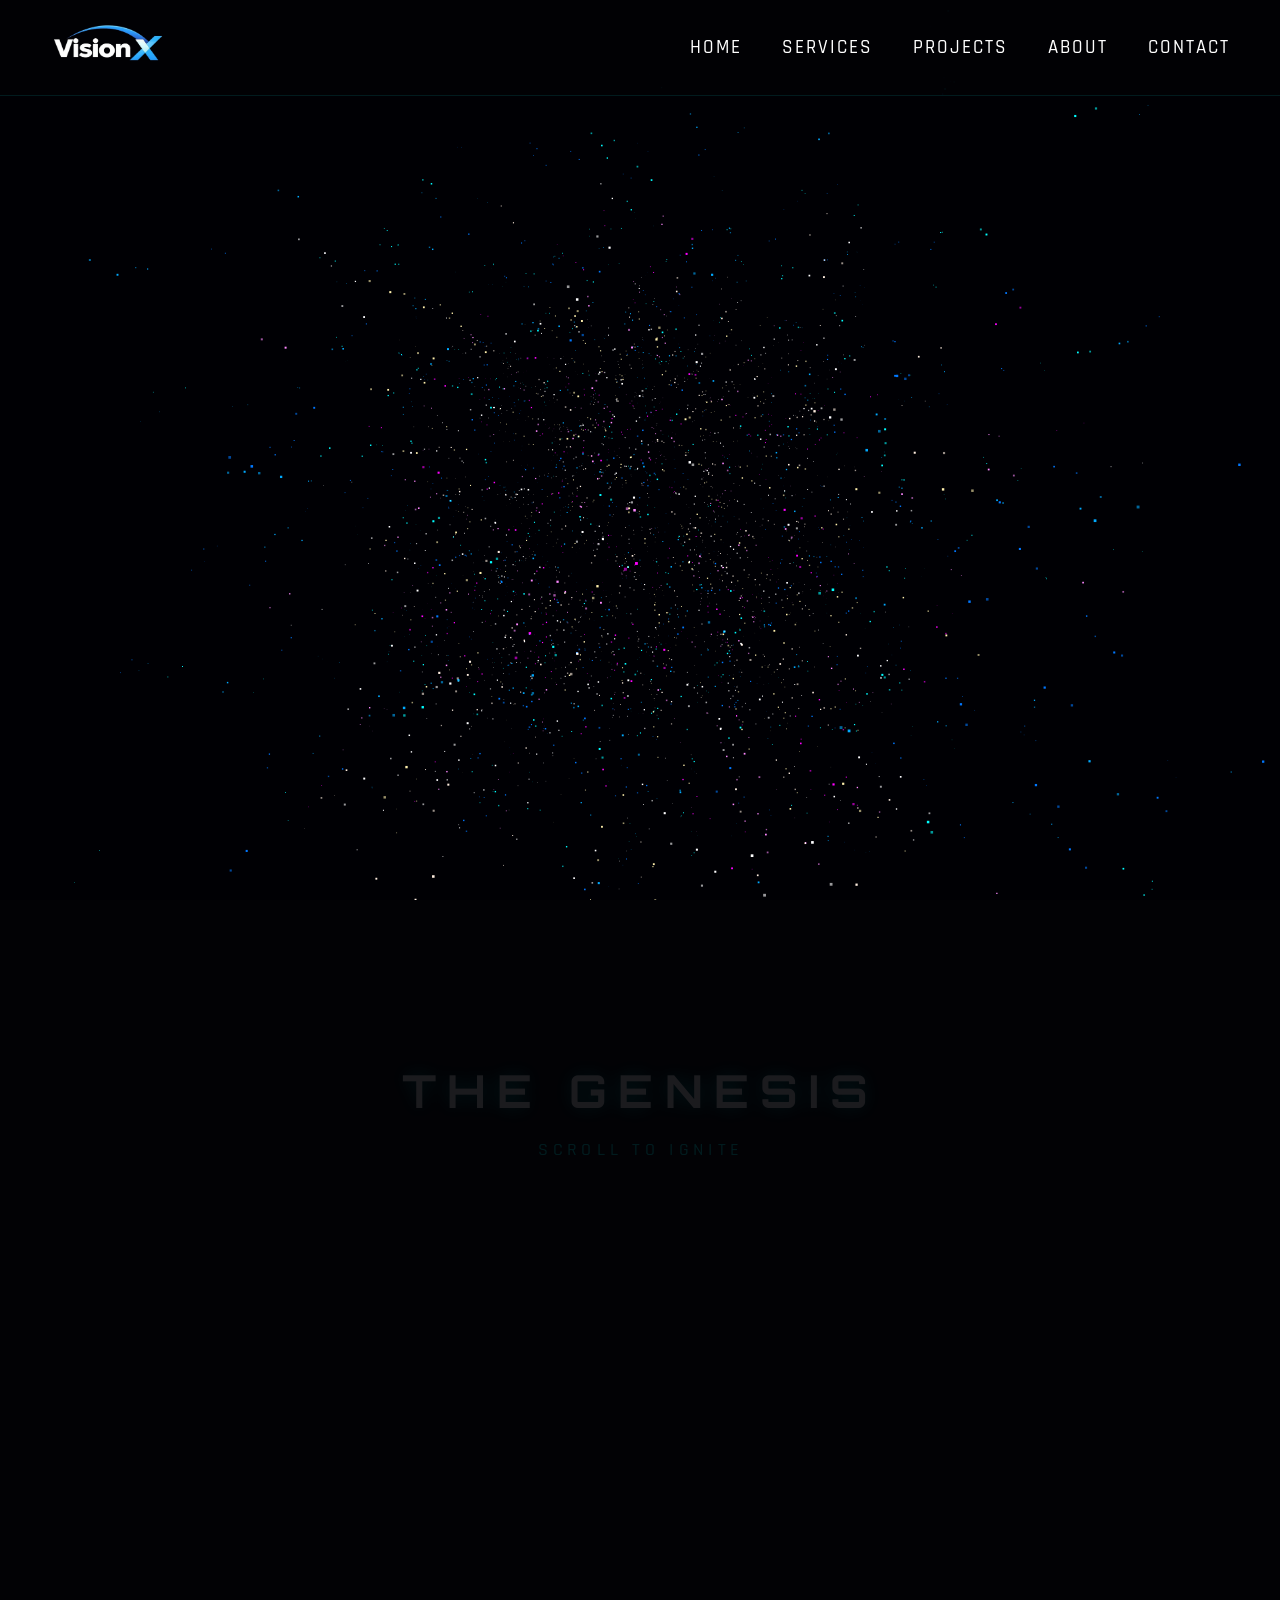
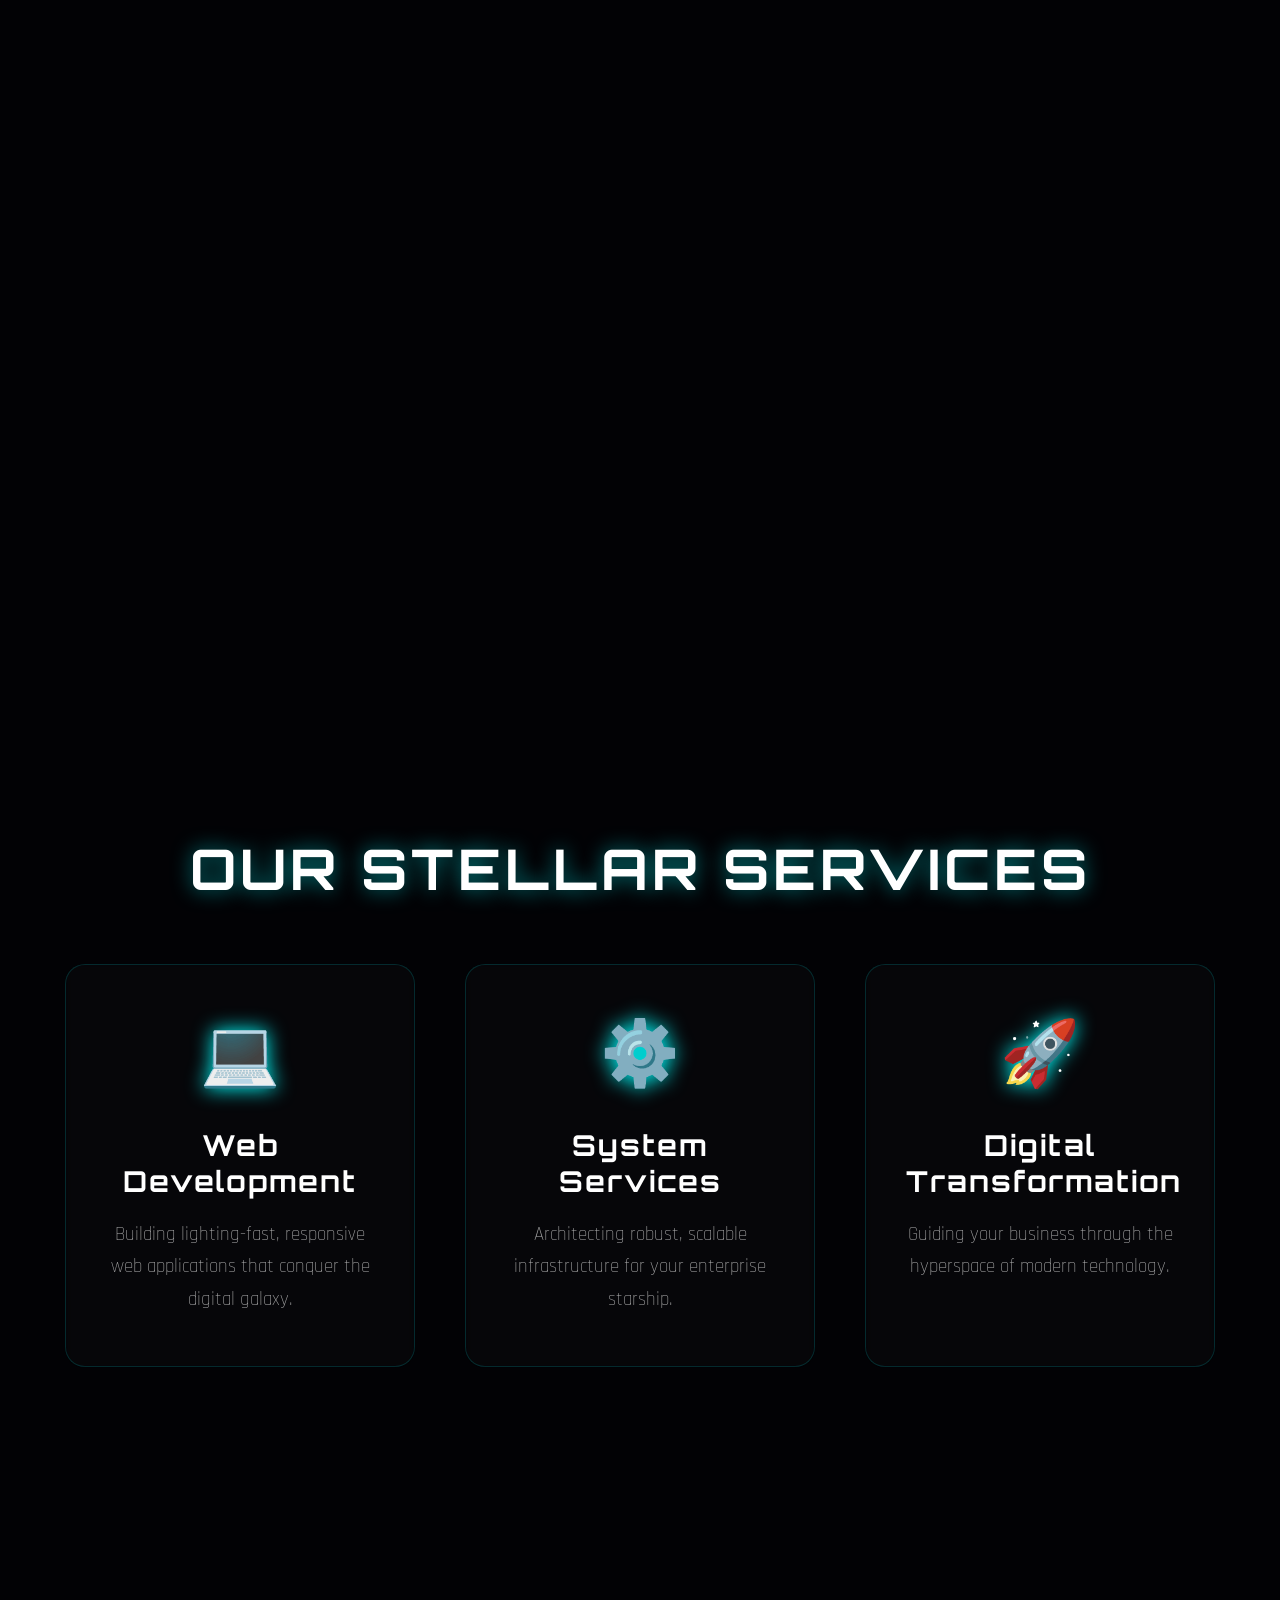
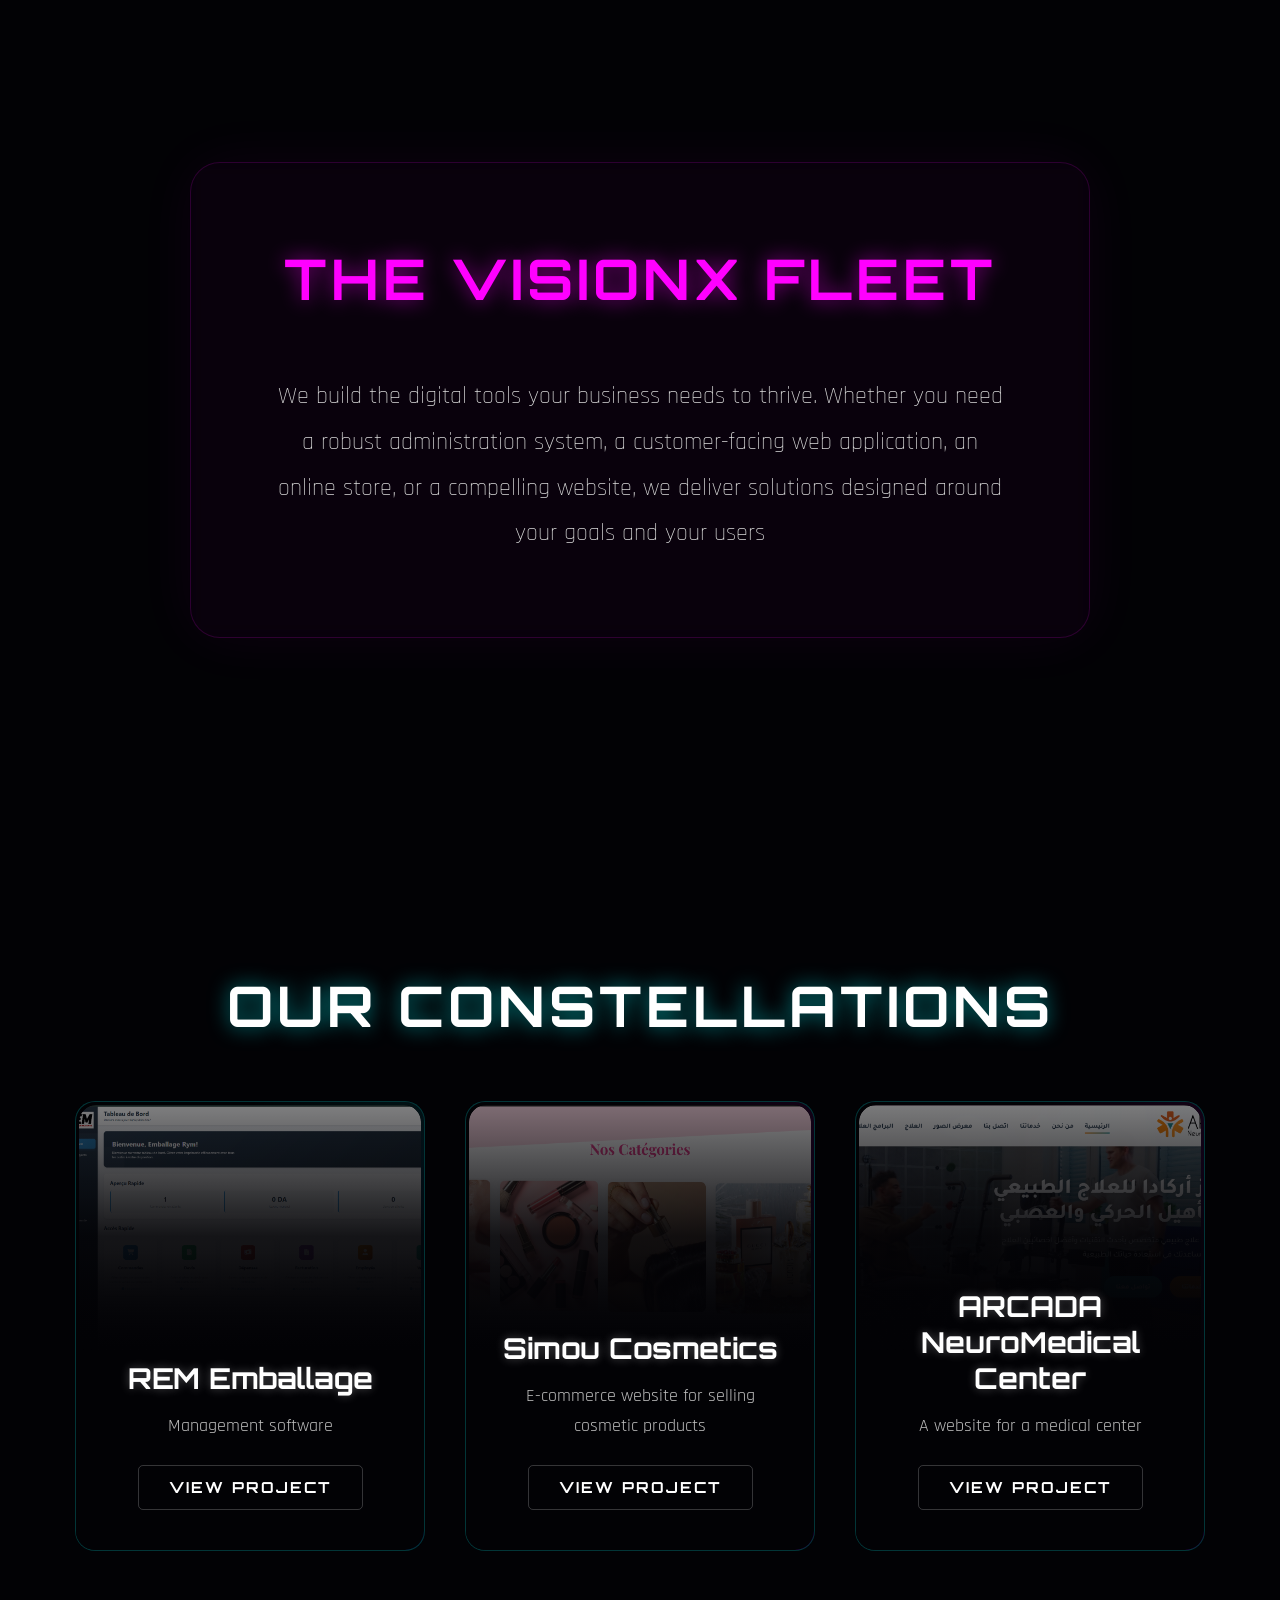
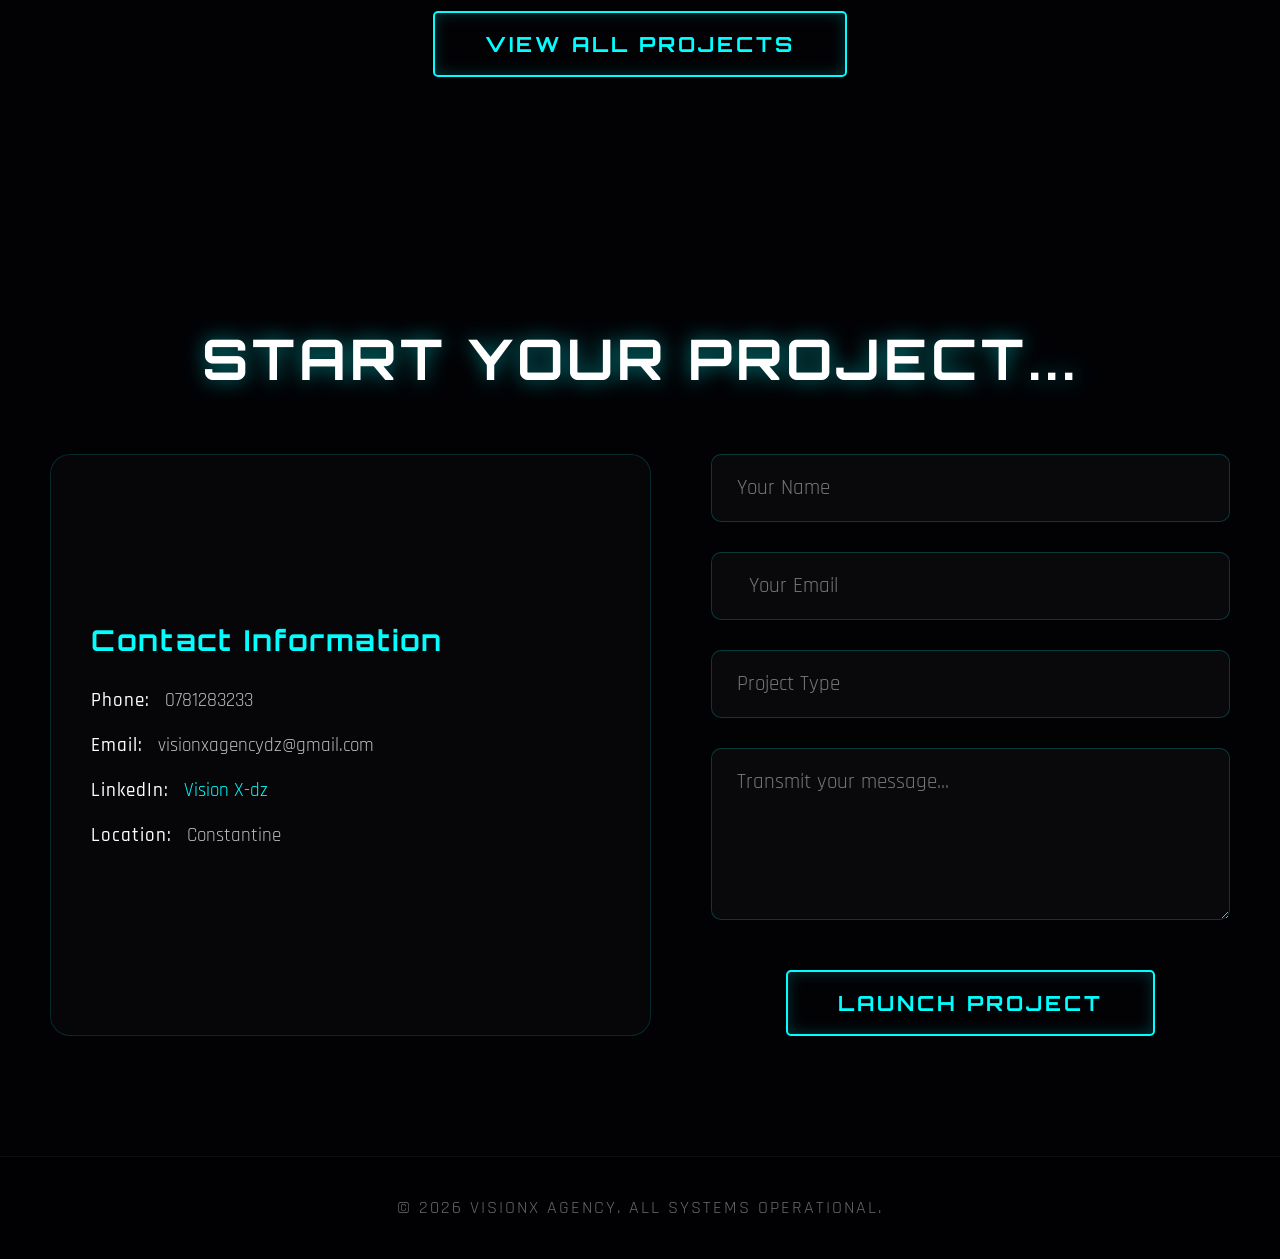
==== commit 21f37003: "Vision X Agency" ====
--- a/index.html
+++ b/index.html
@@ -5,6 +5,8 @@
     <meta charset="UTF-8">
     <meta name="viewport" content="width=device-width, initial-scale=1.0">
     <title>VisionX</title>
+    <link rel="icon" type="image/png" href="visionx2.png">
+    <link rel="apple-touch-icon" href="visionx2.png">
     <!-- SEO Best Practices -->
     <meta name="description"
         content="VisionX is a digital agency specializing in stellar web development and robust system services. Elevate your enterprise beyond the stars.">
@@ -20,7 +22,9 @@
     </div>
 
     <nav aria-label="Main Navigation">
-        <div class="logo">Vision<span>X</span></div>
+        <div class="logo"><a href="index.html" style="text-decoration:none;"><img height="55px" width="auto"
+                    src="visionx2.png" alt="VisionX Logo" class="nav-logo"></a>
+        </div>
 
         <ul>
             <li><a href="#home">Home</a></li>
@@ -142,10 +146,12 @@
                 <div class="contact-info">
                     <h3>Contact Information</h3>
                     <p><strong>Phone:</strong> 0781283233</p>
-                    <p><strong>Email:</strong> visionx@gmail.com</p>
-                    <p><strong>LinkedIn:</strong> linkedin.com/company/visionx</p>
+                    <p><strong>Email:</strong> visionxagencydz@gmail.com</p>
+                    <p><strong>LinkedIn:</strong> <a href="https://www.linkedin.com/company/vision-x-dz/"
+                            target="_blank" class="contact-link">Vision X-dz</a></p>
                     <p><strong>Location:</strong> Constantine </p>
                 </div>
+
 
                 <form id="contact-form">
                     <input type="text" placeholder="Your Name" id="name-input" required>
--- a/style.css
+++ b/style.css
@@ -66,6 +66,19 @@
 
 .logo span {
     color: var(--primary);
+}
+
+.nav-logo {
+    height: 55px;
+    /* Adjust height based on navbar */
+    width: auto;
+    display: block;
+    transition: transform 0.3s;
+}
+
+.logo:hover .nav-logo {
+    transform: scale(1.05);
+    filter: drop-shadow(0 0 10px var(--primary));
 }
 
 nav ul {
@@ -677,6 +690,17 @@
     letter-spacing: 1px;
 }
 
+.contact-link {
+    color: var(--primary);
+    text-decoration: none;
+    transition: text-shadow 0.3s, color 0.3s;
+}
+
+.contact-link:hover {
+    color: #fff;
+    text-shadow: 0 0 10px var(--primary);
+}
+
 form {
     flex: 1;
     min-width: 320px;
@@ -1194,9 +1218,40 @@
     }
 
     .logo {
-        font-size: 1.5rem;
-    }
-
+        /* Removed font-size for logo to not interfere with image */
+    }
+.nav-logo {
+    height: 50px;
+    width: auto;
+    display: block;
+    transition: transform 0.3s;
+}
+
+.logo:hover .nav-logo {
+    transform: scale(1.05);
+    filter: drop-shadow(0 0 10px var(--primary));
+}
+
+/* Tablets (portrait) and larger phones */
+@media (max-width: 768px) {
+    .nav-logo {
+        height: 40px;
+    }
+}
+
+/* Small Phones */
+@media (max-width: 480px) {
+    .nav-logo {
+        height: 35px;
+    }
+}
+
+/* Extra Small Phones */
+@media (max-width: 360px) {
+    .nav-logo {
+        height: 30px;
+    }
+}
     nav ul {
         gap: 10px;
     }
